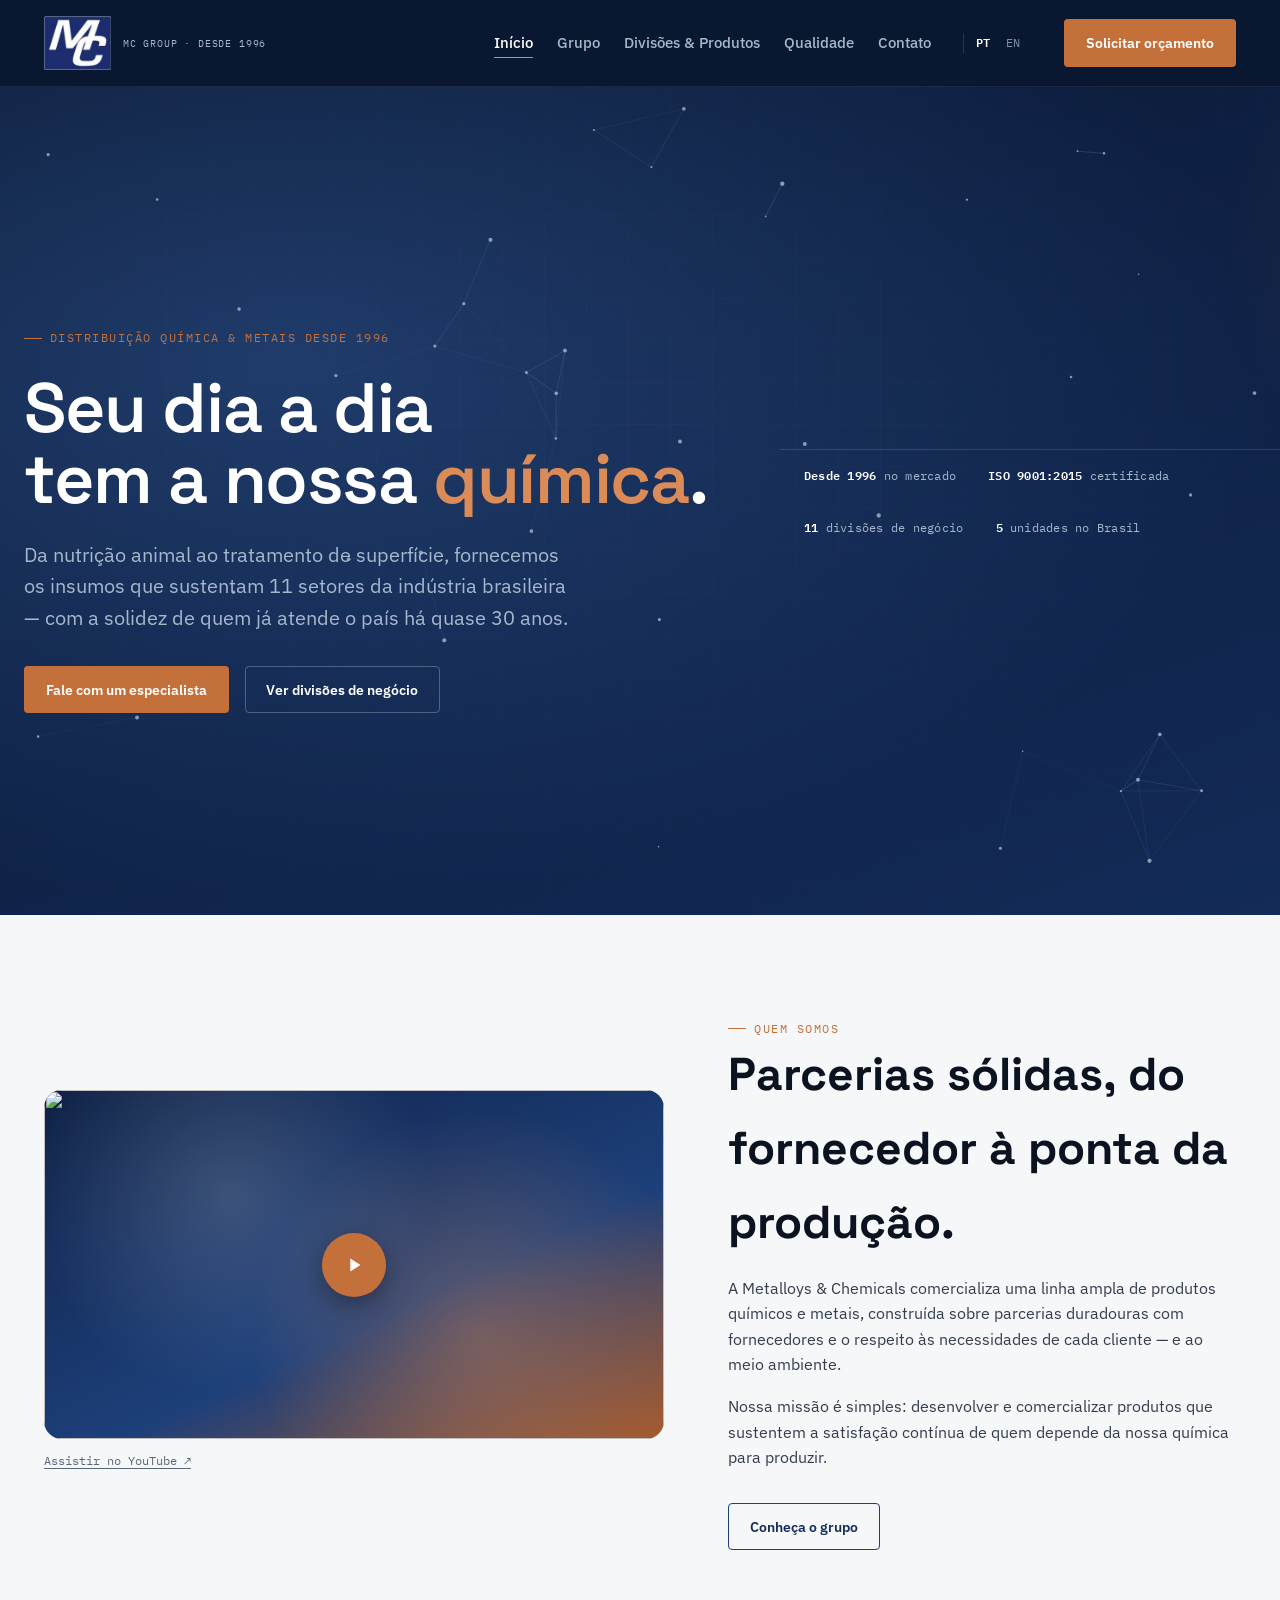
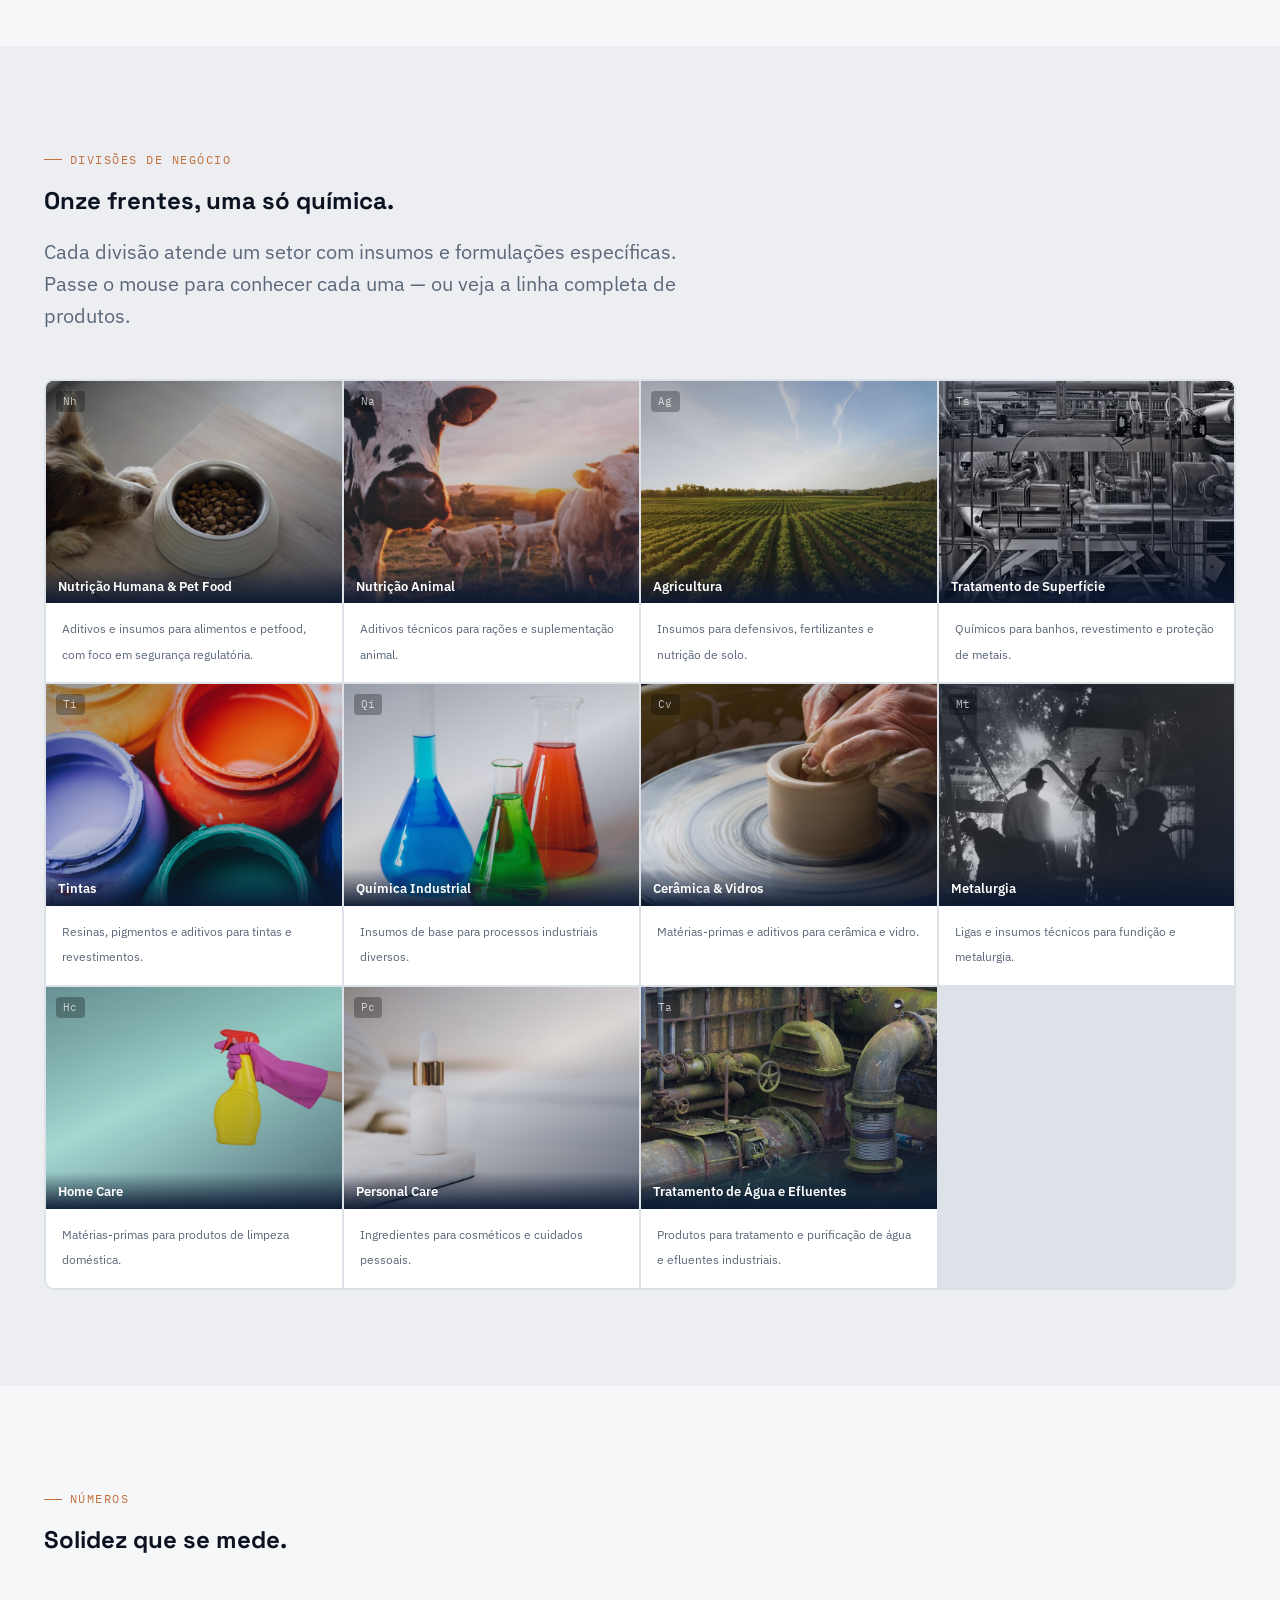
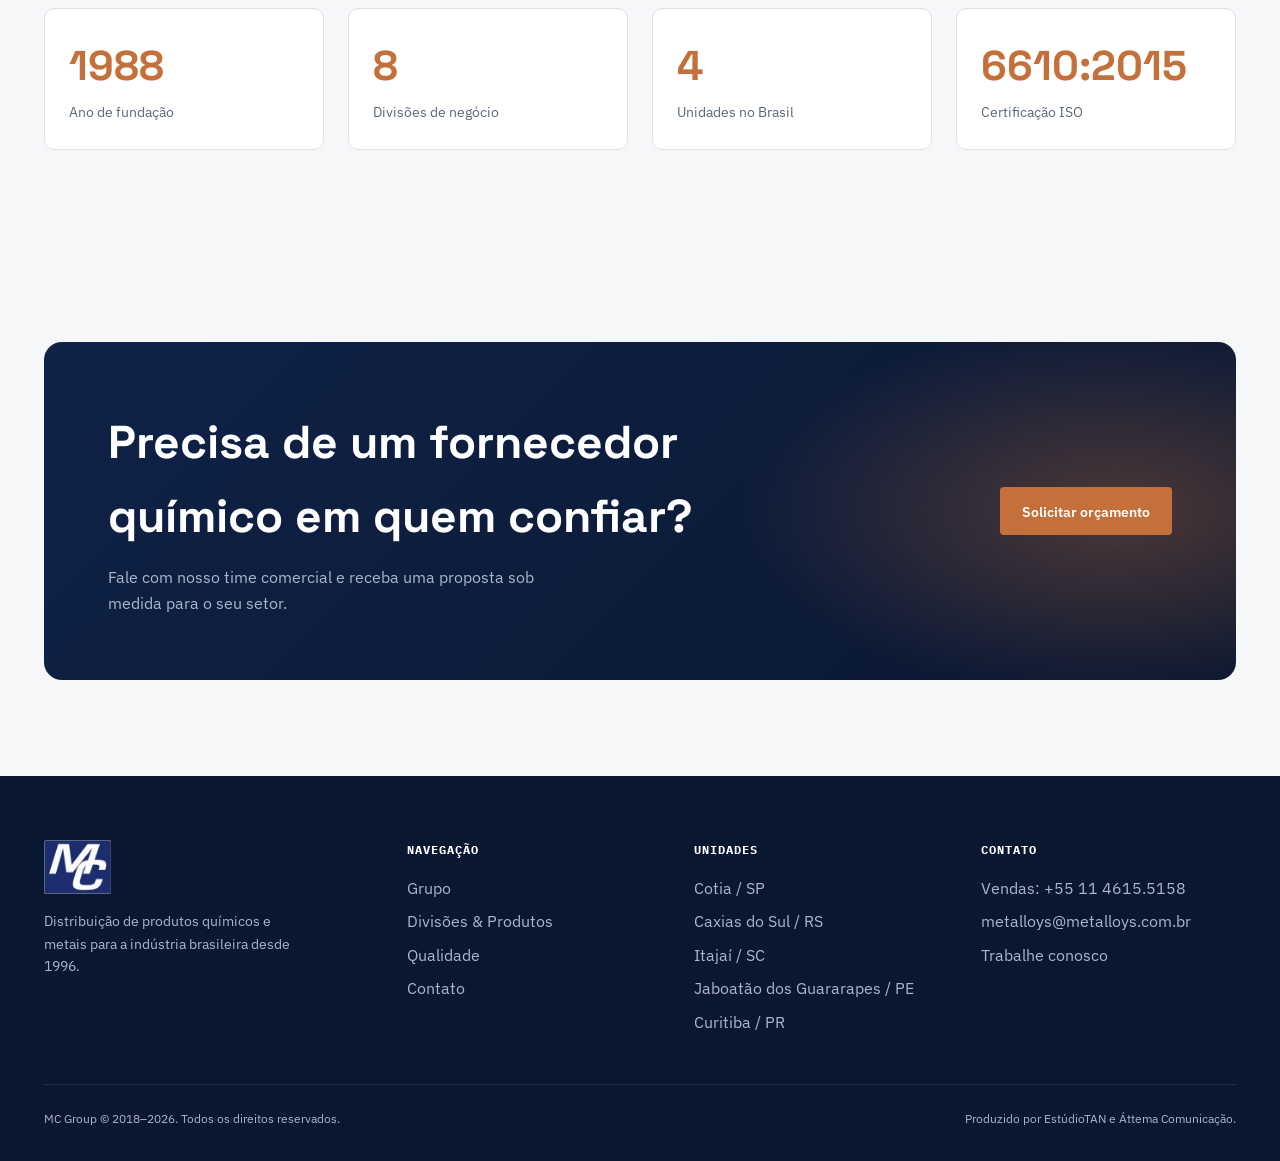
==== index.html @ 1ba6fba4 "Remove divisão Borrachas, simplifica header e corrige logo - Remove a divisão Borrachas (descontinua" ====
<!DOCTYPE html>
<html lang="pt-BR">
<head>
<meta charset="UTF-8">
<meta name="viewport" content="width=device-width, initial-scale=1.0">
<title>Metalloys &amp; Chemicals — Seu dia a dia tem a nossa química</title>
<meta name="description" content="Desde 1996, a Metalloys &amp; Chemicals distribui produtos químicos e metais para 11 setores industriais, com certificação ISO 9001:2015 e 5 unidades no Brasil.">
<link rel="preconnect" href="https://fonts.googleapis.com">
<link rel="preconnect" href="https://fonts.gstatic.com" crossorigin>
<link href="https://fonts.googleapis.com/css2?family=IBM+Plex+Mono:wght@400;500&amp;family=IBM+Plex+Sans:wght@400;500;600&amp;family=Space+Grotesk:wght@500;600;700&amp;display=swap" rel="stylesheet">
<link rel="stylesheet" href="assets/css/style.css">
</head>
<body>
<a class="skip-link" href="#main">Pular para o conteúdo</a>

<header class="site-header">
  <div class="container">
    <a class="brand" href="index.html">
      <span class="brand__logo-chip"><img src="assets/img/mc-group-mark.png" alt="Metalloys &amp; Chemicals" class="brand__logo-img" width="156" height="126"></span>
      <span class="brand__tagline">MC Group · desde 1996</span>
    </a>
    <nav class="main-nav" aria-label="Navegação principal">
      <ul class="main-nav__links">
        <li><a href="index.html" class="is-active">Início</a></li>
        <li><a href="grupo.html">Grupo</a></li>
        <li><a href="divisoes-e-produtos.html">Divisões &amp; Produtos</a></li>
        <li><a href="qualidade.html">Qualidade</a></li>
        <li><a href="contato.html">Contato</a></li>
      </ul>
      <div class="nav-lang"><a href="index.html" class="is-active">PT</a>
      <a href="en/index.html">EN</a></div>
      <a class="btn btn--copper" href="contato.html">Solicitar orçamento</a>
    </nav>
    <button class="nav-toggle" aria-label="Abrir menu" aria-expanded="false"><span></span></button>
  </div>
</header>

<main id="main">

  <section class="hero" data-network>
    <div class="hero__field" aria-hidden="true"></div>
    <div class="container hero__content">
      <span class="eyebrow">Distribuição química &amp; metais desde 1996</span>
      <h1>Seu dia a dia<br>tem a nossa <em>química</em>.</h1>
      <p class="hero__lead">Da nutrição animal ao tratamento de superfície, fornecemos os insumos que sustentam 11 setores da indústria brasileira — com a solidez de quem já atende o país há quase 30 anos.</p>
      <div class="hero__actions">
        <a class="btn btn--copper" href="contato.html">Fale com um especialista</a>
        <a class="btn btn--ghost-dark" href="divisoes-e-produtos.html">Ver divisões de negócio</a>
      </div>
    </div>
    <div class="hero__facts">
      <div class="container">
        <span><strong>Desde 1996</strong> no mercado</span>
        <span><strong>ISO 9001:2015</strong> certificada</span>
        <span><strong>11</strong> divisões de negócio</span>
        <span><strong>5</strong> unidades no Brasil</span>
      </div>
    </div>
  </section>

  <section class="section">
    <div class="container about-teaser">
      <div class="about-teaser__media reveal">
        <div class="about-teaser__figure">
          <button class="about-teaser__video-facade" type="button" data-yt-facade data-yt-embed="https://www.youtube.com/embed/2O35WuLeiUQ?autoplay=1&amp;rel=0&amp;modestbranding=1" aria-label="Reproduzir vídeo institucional — Metalloys &amp; Chemicals">
            <img src="https://i.ytimg.com/vi/2O35WuLeiUQ/hqdefault.jpg" alt="" loading="lazy">
            <span class="about-teaser__play" aria-hidden="true">
              <svg viewBox="0 0 24 24" width="22" height="22"><path d="M8 5v14l11-7z" fill="currentColor"/></svg>
            </span>
          </button>
        </div>
        <a class="about-teaser__yt-link" href="https://www.youtube.com/watch?v=2O35WuLeiUQ" target="_blank" rel="noopener noreferrer">Assistir no YouTube ↗</a>
      </div>
      <div class="about-teaser__body reveal">
        <span class="eyebrow">Quem somos</span>
        <h2>Parcerias sólidas, do fornecedor à ponta da produção.</h2>
        <p>A Metalloys &amp; Chemicals comercializa uma linha ampla de produtos químicos e metais, construída sobre parcerias duradouras com fornecedores e o respeito às necessidades de cada cliente — e ao meio ambiente.</p>
        <p>Nossa missão é simples: desenvolver e comercializar produtos que sustentem a satisfação contínua de quem depende da nossa química para produzir.</p>
        <a class="btn btn--ghost-light" href="grupo.html">Conheça o grupo</a>
      </div>
    </div>
  </section>

  <section class="section section--paper-200" id="divisoes">
    <div class="container">
      <div class="section-head reveal">
        <span class="eyebrow">Divisões de negócio</span>
        <h2>Onze frentes, uma só química.</h2>
        <p>Cada divisão atende um setor com insumos e formulações específicas. Passe o mouse para conhecer cada uma — ou veja a linha completa de produtos.</p>
      </div>
      <div class="elements-grid reveal">
        <div class="element">
          <div class="element__media">
            <img class="element__photo" src="assets/img/divisions/nh.jpg" alt="" loading="lazy">
            <span class="element__code-tag">Nh</span>
            <span class="element__overlay-name">Nutrição Humana &amp; Pet Food</span>
          </div>
          <div class="element__body">
            <span class="element__desc">Aditivos e insumos para alimentos e petfood, com foco em segurança regulatória.</span>
          </div>
          <a class="element__link" href="divisoes-e-produtos.html#nutricao-humana" aria-label="Ver Nutrição Humana &amp; Pet Food"></a>
        </div>
        <div class="element">
          <div class="element__media">
            <img class="element__photo" src="assets/img/divisions/na.jpg" alt="" loading="lazy">
            <span class="element__code-tag">Na</span>
            <span class="element__overlay-name">Nutrição Animal</span>
          </div>
          <div class="element__body">
            <span class="element__desc">Aditivos técnicos para rações e suplementação animal.</span>
          </div>
          <a class="element__link" href="divisoes-e-produtos.html#nutricao-animal" aria-label="Ver Nutrição Animal"></a>
        </div>
        <div class="element">
          <div class="element__media">
            <img class="element__photo" src="assets/img/divisions/ag.jpg" alt="" loading="lazy">
            <span class="element__code-tag">Ag</span>
            <span class="element__overlay-name">Agricultura</span>
          </div>
          <div class="element__body">
            <span class="element__desc">Insumos para defensivos, fertilizantes e nutrição de solo.</span>
          </div>
          <a class="element__link" href="divisoes-e-produtos.html#agricultura" aria-label="Ver Agricultura"></a>
        </div>
        <div class="element">
          <div class="element__media">
            <img class="element__photo" src="assets/img/divisions/ts.jpg" alt="" loading="lazy">
            <span class="element__code-tag">Ts</span>
            <span class="element__overlay-name">Tratamento de Superfície</span>
          </div>
          <div class="element__body">
            <span class="element__desc">Químicos para banhos, revestimento e proteção de metais.</span>
          </div>
          <a class="element__link" href="divisoes-e-produtos.html#tratamento-superficie" aria-label="Ver Tratamento de Superfície"></a>
        </div>
        <div class="element">
          <div class="element__media">
            <img class="element__photo" src="assets/img/divisions/ti.jpg" alt="" loading="lazy">
            <span class="element__code-tag">Ti</span>
            <span class="element__overlay-name">Tintas</span>
          </div>
          <div class="element__body">
            <span class="element__desc">Resinas, pigmentos e aditivos para tintas e revestimentos.</span>
          </div>
          <a class="element__link" href="divisoes-e-produtos.html#tintas" aria-label="Ver Tintas"></a>
        </div>
        <div class="element">
          <div class="element__media">
            <img class="element__photo" src="assets/img/divisions/qi.jpg" alt="" loading="lazy">
            <span class="element__code-tag">Qi</span>
            <span class="element__overlay-name">Química Industrial</span>
          </div>
          <div class="element__body">
            <span class="element__desc">Insumos de base para processos industriais diversos.</span>
          </div>
          <a class="element__link" href="divisoes-e-produtos.html#quimica-industrial" aria-label="Ver Química Industrial"></a>
        </div>
        <div class="element">
          <div class="element__media">
            <img class="element__photo" src="assets/img/divisions/cv.jpg" alt="" loading="lazy">
            <span class="element__code-tag">Cv</span>
            <span class="element__overlay-name">Cerâmica &amp; Vidros</span>
          </div>
          <div class="element__body">
            <span class="element__desc">Matérias-primas e aditivos para cerâmica e vidro.</span>
          </div>
          <a class="element__link" href="divisoes-e-produtos.html#ceramica-vidros" aria-label="Ver Cerâmica &amp; Vidros"></a>
        </div>
        <div class="element">
          <div class="element__media">
            <img class="element__photo" src="assets/img/divisions/mt.jpg" alt="" loading="lazy">
            <span class="element__code-tag">Mt</span>
            <span class="element__overlay-name">Metalurgia</span>
          </div>
          <div class="element__body">
            <span class="element__desc">Ligas e insumos técnicos para fundição e metalurgia.</span>
          </div>
          <a class="element__link" href="divisoes-e-produtos.html#metalurgia" aria-label="Ver Metalurgia"></a>
        </div>
        <div class="element">
          <div class="element__media">
            <img class="element__photo" src="assets/img/divisions/hc.jpg" alt="" loading="lazy">
            <span class="element__code-tag">Hc</span>
            <span class="element__overlay-name">Home Care</span>
          </div>
          <div class="element__body">
            <span class="element__desc">Matérias-primas para produtos de limpeza doméstica.</span>
          </div>
          <a class="element__link" href="divisoes-e-produtos.html#home-care" aria-label="Ver Home Care"></a>
        </div>
        <div class="element">
          <div class="element__media">
            <img class="element__photo" src="assets/img/divisions/pc.jpg" alt="" loading="lazy">
            <span class="element__code-tag">Pc</span>
            <span class="element__overlay-name">Personal Care</span>
          </div>
          <div class="element__body">
            <span class="element__desc">Ingredientes para cosméticos e cuidados pessoais.</span>
          </div>
          <a class="element__link" href="divisoes-e-produtos.html#personal-care" aria-label="Ver Personal Care"></a>
        </div>
        <div class="element">
          <div class="element__media">
            <img class="element__photo" src="assets/img/divisions/ta.jpg" alt="" loading="lazy">
            <span class="element__code-tag">Ta</span>
            <span class="element__overlay-name">Tratamento de Água e Efluentes</span>
          </div>
          <div class="element__body">
            <span class="element__desc">Produtos para tratamento e purificação de água e efluentes industriais.</span>
          </div>
          <a class="element__link" href="divisoes-e-produtos.html#agua-efluentes" aria-label="Ver Tratamento de Água e Efluentes"></a>
        </div>
      </div>
    </div>
  </section>

  <section class="section">
    <div class="container">
      <div class="section-head reveal">
        <span class="eyebrow">Números</span>
        <h2>Solidez que se mede.</h2>
      </div>
      <div class="stats reveal">
        <div class="stat">
          <span class="stat__num" data-count="1996" data-format="year">1996</span>
          <span class="stat__label">Ano de fundação</span>
        </div>
        <div class="stat">
          <span class="stat__num" data-count="11">0</span>
          <span class="stat__label">Divisões de negócio</span>
        </div>
        <div class="stat">
          <span class="stat__num" data-count="5">0</span>
          <span class="stat__label">Unidades no Brasil</span>
        </div>
        <div class="stat">
          <span class="stat__num" data-count="9001" data-suffix=":2015">0</span>
          <span class="stat__label">Certificação ISO</span>
        </div>
      </div>
    </div>
  </section>

  <section class="section">
    <div class="container">
      <div class="cta-band reveal">
        <div>
          <h2>Precisa de um fornecedor químico em quem confiar?</h2>
          <p>Fale com nosso time comercial e receba uma proposta sob medida para o seu setor.</p>
        </div>
        <a class="btn btn--copper" href="contato.html">Solicitar orçamento</a>
      </div>
    </div>
  </section>

</main>

<footer class="site-footer">
  <div class="container">
    <div class="footer-grid">
      <div>
        <a class="brand" href="index.html" style="margin-bottom: 1rem;">
          <span class="brand__logo-chip"><img src="assets/img/mc-group-mark.png" alt="Metalloys &amp; Chemicals" class="brand__logo-img" width="156" height="126"></span>
        </a>
        <p style="max-width: 32ch; font-size: 0.88rem;">Distribuição de produtos químicos e metais para a indústria brasileira desde 1996.</p>
      </div>
      <div>
        <h4>Navegação</h4>
        <ul>
          <li><a href="grupo.html">Grupo</a></li>
          <li><a href="divisoes-e-produtos.html">Divisões &amp; Produtos</a></li>
          <li><a href="qualidade.html">Qualidade</a></li>
          <li><a href="contato.html">Contato</a></li>
        </ul>
      </div>
      <div>
        <h4>Unidades</h4>
        <ul>
          <li>Cotia / SP</li>
          <li>Caxias do Sul / RS</li>
          <li>Itajaí / SC</li>
          <li>Jaboatão dos Guararapes / PE</li>
          <li>Curitiba / PR</li>
        </ul>
      </div>
      <div>
        <h4>Contato</h4>
        <ul>
          <li><a href="tel:+551146155158">Vendas: +55 11 4615.5158</a></li>
          <li><a href="mailto:metalloys@metalloys.com.br">metalloys@metalloys.com.br</a></li>
          <li><a href="contato.html">Trabalhe conosco</a></li>
        </ul>
      </div>
    </div>
    <div class="footer-bottom">
      <span>MC Group © 2018–2026. Todos os direitos reservados.</span>
      <span>Produzido por EstúdioTAN e Áttema Comunicação.</span>
    </div>
  </div>
</footer>

<script src="assets/js/main.js"></script>
</body>
</html>
---- assets/css/style.css ----
/* ==========================================================================
   Metalloys & Chemicals — Design System
   Brand navy inherited from the existing MC Group mark; copper accent chosen
   to read as alloy/oxidation without falling into generic "chem green".
   ========================================================================== */

:root {
  /* ---- Color: brand navy family ---- */
  --navy-900: #0a1730;
  --navy-800: #0f2247;
  --navy-700: #142d5c;
  --navy-600: #1d3f7a;
  --navy-500: #2f5590;
  --steel-400: #7c93ac;
  --steel-300: #a8b8cb;

  /* ---- Color: paper / neutral ---- */
  --paper-0: #ffffff;
  --paper-50: #f6f7f9;
  --paper-100: #eceef2;
  --paper-200: #dde1e8;
  --ink-900: #0b1220;
  --ink-700: #333d4d;
  --ink-500: #5b6779;

  /* ---- Color: signature accent (alloy copper) ---- */
  --copper-600: #a65a2c;
  --copper-500: #c4703b;
  --copper-400: #da8b57;
  --copper-300: #ecb287;

  /* ---- Type ---- */
  --font-display: "Space Grotesk", "Segoe UI", sans-serif;
  --font-body: "IBM Plex Sans", "Segoe UI", sans-serif;
  --font-mono: "IBM Plex Mono", ui-monospace, monospace;

  --fs-hero: clamp(2.6rem, 3.2vw + 1.8rem, 5.4rem);
  --fs-h1: clamp(2.1rem, 1.6vw + 1.6rem, 3.2rem);
  --fs-h2: clamp(1.5rem, 1vw + 1.2rem, 2.15rem);
  --fs-h3: clamp(1.15rem, 0.4vw + 1rem, 1.4rem);
  --fs-lead: clamp(1.05rem, 0.3vw + 1rem, 1.25rem);
  --fs-body: 1rem;
  --fs-small: 0.875rem;
  --fs-mono: 0.78rem;

  /* ---- Space ---- */
  --sp-1: 0.25rem;
  --sp-2: 0.5rem;
  --sp-3: 0.75rem;
  --sp-4: 1rem;
  --sp-6: 1.5rem;
  --sp-8: 2rem;
  --sp-12: 3rem;
  --sp-16: 4rem;
  --sp-24: 6rem;
  --sp-32: 8rem;

  --radius-sm: 4px;
  --radius-md: 10px;
  --radius-lg: 18px;

  --ease-out: cubic-bezier(0.16, 1, 0.3, 1);
  --dur-fast: 0.2s;
  --dur-med: 0.5s;
  --dur-slow: 0.9s;

  --container: 1240px;
}

/* ---- Reset ---- */
*, *::before, *::after { box-sizing: border-box; }
html { scroll-behavior: smooth; }
@media (prefers-reduced-motion: reduce) {
  html { scroll-behavior: auto; }
  *, *::before, *::after {
    animation-duration: 0.001ms !important;
    animation-iteration-count: 1 !important;
    transition-duration: 0.001ms !important;
    scroll-behavior: auto !important;
  }
}
body {
  margin: 0;
  background: var(--paper-50);
  color: var(--ink-900);
  font-family: var(--font-body);
  font-size: var(--fs-body);
  line-height: 1.6;
  -webkit-font-smoothing: antialiased;
}
img { max-width: 100%; display: block; }
a { color: inherit; text-decoration: none; }
ul { margin: 0; padding: 0; list-style: none; }
h1, h2, h3, h4, p { margin: 0; }
button { font: inherit; cursor: pointer; }
input, textarea, select { font: inherit; }

.container {
  width: 100%;
  max-width: var(--container);
  margin-inline: auto;
  padding-inline: var(--sp-6);
}

:focus-visible {
  outline: 2px solid var(--copper-500);
  outline-offset: 3px;
}

/* ---- Eyebrow / mono labels ---- */
.eyebrow {
  font-family: var(--font-mono);
  font-size: var(--fs-mono);
  letter-spacing: 0.12em;
  text-transform: uppercase;
  color: var(--copper-500);
  display: inline-flex;
  align-items: center;
  gap: var(--sp-2);
}
.eyebrow::before {
  content: "";
  width: 18px;
  height: 1px;
  background: currentColor;
}

/* ==========================================================================
   Header
   ========================================================================== */
.nav-lang {
  display: flex;
  align-items: center;
  gap: var(--sp-2);
  font-family: var(--font-mono);
  font-size: 0.78rem;
  padding-inline: var(--sp-2);
  border-left: 1px solid rgba(255, 255, 255, 0.12);
}
.nav-lang a { color: var(--steel-400); padding: 0 var(--sp-1); transition: color var(--dur-fast); }
.nav-lang a:hover { color: var(--copper-400); }
.nav-lang a.is-active { color: var(--paper-0); font-weight: 600; }

.site-header {
  position: sticky;
  top: 0;
  z-index: 100;
  background: var(--navy-900);
  border-bottom: 1px solid rgba(255, 255, 255, 0.08);
  transition: background var(--dur-fast) var(--ease-out), padding var(--dur-fast) var(--ease-out);
}
.site-header .container {
  display: flex;
  align-items: center;
  justify-content: space-between;
  padding-block: var(--sp-4);
}
.brand {
  display: flex;
  align-items: center;
  gap: var(--sp-3);
  color: var(--paper-0);
}
.brand__logo-chip {
  display: inline-flex;
  align-items: center;
  line-height: 0;
  position: relative;
  overflow: hidden;
  transition: transform var(--dur-fast) var(--ease-out);
}
.brand__logo-chip::after {
  content: "";
  position: absolute;
  inset: 0;
  z-index: 1;
  background: linear-gradient(120deg, transparent 30%, rgba(218, 139, 87, 0.45) 50%, transparent 70%);
  transform: translateX(-120%);
  transition: transform 0.8s var(--ease-out);
}
.brand:hover .brand__logo-chip::after { transform: translateX(120%); }
.brand:hover .brand__logo-chip { transform: translateY(-1px); }
.brand__logo-img {
  height: 54px;
  width: auto;
  display: block;
}
.brand__tagline {
  font-family: var(--font-mono);
  font-weight: 400;
  font-size: 0.65rem;
  letter-spacing: 0.08em;
  color: var(--steel-300);
  text-transform: uppercase;
}

.main-nav { display: flex; align-items: center; gap: var(--sp-8); }
.main-nav__links { display: flex; gap: var(--sp-6); }
.main-nav__links a {
  color: var(--steel-300);
  font-size: 0.92rem;
  font-weight: 500;
  position: relative;
  padding-block: var(--sp-1);
  transition: color var(--dur-fast);
}
.main-nav__links a::after {
  content: "";
  position: absolute;
  left: 0; right: 0; bottom: -2px;
  height: 1px;
  background: var(--copper-400);
  transform: scaleX(0);
  transform-origin: left;
  transition: transform var(--dur-fast) var(--ease-out);
}
.main-nav__links a:hover,
.main-nav__links a.is-active { color: var(--paper-0); }
.main-nav__links a:hover::after,
.main-nav__links a.is-active::after { transform: scaleX(1); }

.btn {
  display: inline-flex;
  align-items: center;
  gap: var(--sp-2);
  font-family: var(--font-body);
  font-weight: 600;
  font-size: 0.9rem;
  padding: 0.7rem 1.3rem;
  border-radius: var(--radius-sm);
  border: 1px solid transparent;
  transition: transform var(--dur-fast) var(--ease-out), background var(--dur-fast), border-color var(--dur-fast), color var(--dur-fast);
  white-space: nowrap;
}
.btn:hover { transform: translateY(-2px); }
.btn--copper { background: var(--copper-500); color: var(--paper-0); }
.btn--copper:hover { background: var(--copper-400); }
.btn--ghost-dark { border-color: rgba(255,255,255,0.25); color: var(--paper-0); }
.btn--ghost-dark:hover { border-color: var(--copper-400); color: var(--copper-300); }
.btn--navy { background: var(--navy-700); color: var(--paper-0); }
.btn--navy:hover { background: var(--navy-600); }
.btn--ghost-light { border-color: var(--navy-600); color: var(--navy-700); }
.btn--ghost-light:hover { border-color: var(--copper-500); color: var(--copper-600); }

.nav-toggle {
  display: none;
  background: none;
  border: none;
  color: var(--paper-0);
  width: 40px; height: 40px;
  position: relative;
}
.nav-toggle span, .nav-toggle span::before, .nav-toggle span::after {
  content: "";
  position: absolute;
  left: 8px; right: 8px;
  height: 2px;
  background: currentColor;
  transition: transform var(--dur-fast), opacity var(--dur-fast);
}
.nav-toggle span { top: 19px; }
.nav-toggle span::before { top: -7px; }
.nav-toggle span::after { top: 7px; }
.nav-toggle.is-open span { background: transparent; }
.nav-toggle.is-open span::before { transform: translateY(7px) rotate(45deg); }
.nav-toggle.is-open span::after { transform: translateY(-7px) rotate(-45deg); }

@media (max-width: 900px) {
  .main-nav__links { display: none; }
  .nav-toggle { display: block; }
  .site-header.is-open .main-nav {
    position: fixed;
    inset: 64px 0 0 0;
    background: var(--navy-900);
    flex-direction: column;
    align-items: flex-start;
    padding: var(--sp-8) var(--sp-6);
    gap: var(--sp-8);
  }
  .site-header.is-open .main-nav__links {
    display: flex;
    flex-direction: column;
    gap: var(--sp-6);
    font-size: 1.2rem;
  }
  .nav-lang {
    border-left: none;
    border-top: 1px solid rgba(255, 255, 255, 0.12);
    padding-block: var(--sp-4) 0;
    padding-inline: 0;
  }
}

/* ==========================================================================
   Hero — molten alloy gradient
   ========================================================================== */
.hero {
  position: relative;
  min-height: 92vh;
  display: flex;
  align-items: center;
  overflow: hidden;
  background: var(--navy-900);
  color: var(--paper-0);
}
.hero__field {
  position: absolute;
  inset: -10%;
  background:
    radial-gradient(60% 50% at 15% 20%, rgba(47, 85, 144, 0.55), transparent 60%),
    radial-gradient(50% 45% at 85% 15%, rgba(196, 112, 59, 0.35), transparent 60%),
    radial-gradient(70% 60% at 50% 100%, rgba(29, 63, 122, 0.6), transparent 65%),
    linear-gradient(160deg, var(--navy-900), var(--navy-800) 55%, var(--navy-700));
  background-size: 180% 180%, 160% 160%, 160% 160%, 100% 100%;
  animation: alloy-drift 22s ease-in-out infinite alternate;
}
.hero__field::after {
  content: "";
  position: absolute;
  inset: 0;
  opacity: 0.5;
  background-image:
    linear-gradient(rgba(255,255,255,0.035) 1px, transparent 1px),
    linear-gradient(90deg, rgba(255,255,255,0.035) 1px, transparent 1px);
  background-size: 42px 42px;
  mask-image: radial-gradient(80% 80% at 50% 40%, black, transparent 90%);
}
@keyframes alloy-drift {
  0% { background-position: 0% 30%, 100% 10%, 50% 100%, 0 0; }
  100% { background-position: 20% 55%, 70% 40%, 40% 70%, 0 0; }
}
@media (prefers-reduced-motion: reduce) {
  .hero__field { animation: none; }
}

/* ---- Cursor spotlight (hero + inner page-hero) ---- */
.hero::before,
.page-hero::before {
  content: "";
  position: absolute;
  inset: 0;
  z-index: 1;
  pointer-events: none;
  background: radial-gradient(480px circle at var(--mx, 50%) var(--my, 40%), rgba(218, 139, 87, 0.24), transparent 62%);
  opacity: 0;
  transition: opacity var(--dur-med) var(--ease-out);
}
.hero.is-glow-active::before,
.page-hero.is-glow-active::before { opacity: 1; }
@media (prefers-reduced-motion: reduce) {
  .hero::before, .page-hero::before { display: none; }
}

/* ---- Molecular network canvas (home hero signature) ---- */
.hero-canvas {
  position: absolute;
  inset: 0;
  z-index: 1;
  pointer-events: none;
}

.hero__content {
  position: relative;
  z-index: 2;
  max-width: 780px;
  padding-block: var(--sp-24) var(--sp-16);
}
.hero h1 {
  font-family: var(--font-display);
  font-size: var(--fs-hero);
  font-weight: 600;
  line-height: 1.02;
  letter-spacing: -0.02em;
  margin-block: var(--sp-6) var(--sp-6);
}
.hero h1 em {
  font-style: normal;
  color: var(--copper-400);
}
.hero__lead {
  font-size: var(--fs-lead);
  color: var(--steel-300);
  max-width: 46ch;
  margin-bottom: var(--sp-8);
}
.hero__actions { display: flex; gap: var(--sp-4); flex-wrap: wrap; }

.hero__facts {
  position: relative;
  z-index: 2;
  border-top: 1px solid rgba(255,255,255,0.12);
}
.hero__facts .container {
  display: flex;
  flex-wrap: wrap;
  gap: var(--sp-8);
  padding-block: var(--sp-4);
  font-family: var(--font-mono);
  font-size: 0.78rem;
  color: var(--steel-300);
  letter-spacing: 0.02em;
}
.hero__facts strong { color: var(--paper-0); font-weight: 600; }

/* ==========================================================================
   Sections, generic
   ========================================================================== */
.section { padding-block: var(--sp-24); }
.section--tight { padding-block: var(--sp-16); }
.section--navy { background: var(--navy-900); color: var(--paper-0); }
.section--paper-200 { background: var(--paper-100); }
.section-head { max-width: 640px; margin-bottom: var(--sp-12); }
.section-head h2 { font-family: var(--font-display); margin-top: var(--sp-3); }
.section-head p { margin-top: var(--sp-4); color: var(--ink-500); font-size: var(--fs-lead); }
.section--navy .section-head p { color: var(--steel-300); }

.reveal {
  opacity: 0;
  transform: translateY(24px);
  transition: opacity var(--dur-slow) var(--ease-out), transform var(--dur-slow) var(--ease-out);
}
.reveal.is-visible { opacity: 1; transform: translateY(0); }
@media (prefers-reduced-motion: reduce) {
  .reveal { opacity: 1; transform: none; transition: none; }
}

/* ---- About teaser ---- */
.about-teaser {
  display: grid;
  grid-template-columns: 1.1fr 0.9fr;
  gap: var(--sp-16);
  align-items: center;
}
.about-teaser__figure {
  position: relative;
  aspect-ratio: 16/9;
  border-radius: var(--radius-lg);
  overflow: hidden;
  background: linear-gradient(155deg, var(--navy-800), var(--navy-600) 60%, var(--copper-600));
}
.about-teaser__video-facade {
  position: absolute;
  inset: 0;
  width: 100%;
  height: 100%;
  padding: 0;
  border: 0;
  background: none;
  display: block;
  z-index: 2;
}
.about-teaser__video-facade img {
  width: 100%;
  height: 100%;
  object-fit: cover;
  display: block;
}
.about-teaser__video-facade iframe {
  position: absolute;
  inset: 0;
  width: 100%;
  height: 100%;
  border: 0;
}
.about-teaser__play {
  position: absolute;
  top: 50%;
  left: 50%;
  width: 64px;
  height: 64px;
  margin: -32px 0 0 -32px;
  border-radius: 50%;
  background: var(--copper-500);
  color: var(--paper-0);
  display: grid;
  place-items: center;
  box-shadow: 0 8px 24px rgba(0, 0, 0, 0.35);
  transition: transform var(--dur-fast) var(--ease-out), background var(--dur-fast);
}
.about-teaser__video-facade:hover .about-teaser__play {
  transform: scale(1.08);
  background: var(--copper-400);
}
.about-teaser__media {
  display: flex;
  flex-direction: column;
  gap: var(--sp-3);
}
.about-teaser__yt-link {
  align-self: flex-start;
  font-family: var(--font-mono);
  font-size: 0.78rem;
  color: var(--ink-500);
  text-decoration: underline;
  text-underline-offset: 3px;
}
.about-teaser__yt-link:hover { color: var(--copper-500); }
.about-teaser__figure::before {
  content: "";
  position: absolute;
  inset: 0;
  background-image: radial-gradient(circle at 30% 30%, rgba(255,255,255,0.16), transparent 40%),
    radial-gradient(circle at 70% 70%, rgba(218,139,87,0.35), transparent 45%);
  animation: alloy-drift 16s ease-in-out infinite alternate;
}
@media (prefers-reduced-motion: reduce) { .about-teaser__figure::before { animation: none; } }
.about-teaser__tag {
  position: absolute;
  bottom: var(--sp-6);
  left: var(--sp-6);
  right: var(--sp-6);
  color: var(--paper-0);
  font-family: var(--font-mono);
  font-size: 0.8rem;
  border-top: 1px solid rgba(255,255,255,0.25);
  padding-top: var(--sp-3);
}
.about-teaser__body p { margin-top: var(--sp-4); color: var(--ink-700); }
.about-teaser__body .btn { margin-top: var(--sp-8); }
.about-teaser__body h2 { font-family: var(--font-display); font-size: var(--fs-h1); }

@media (max-width: 860px) {
  .about-teaser { grid-template-columns: 1fr; }
  .about-teaser__figure { aspect-ratio: 16/10; }
}

/* ==========================================================================
   Signature element — periodic-table division grid
   ========================================================================== */
.elements-grid {
  display: grid;
  grid-template-columns: repeat(4, 1fr);
  gap: 2px;
  background: var(--paper-200);
  border: 2px solid var(--paper-200);
  border-radius: var(--radius-md);
  overflow: hidden;
}
.section--navy .elements-grid { background: rgba(255,255,255,0.08); border-color: rgba(255,255,255,0.08); }

.element {
  background: var(--paper-0);
  display: flex;
  flex-direction: column;
  position: relative;
  overflow: hidden;
  transition: transform var(--dur-fast) var(--ease-out);
}
.section--navy .element { background: var(--navy-800); }
.element:hover { transform: translateY(-3px); z-index: 1; }

.element__media {
  position: relative;
  aspect-ratio: 4 / 3;
  background: linear-gradient(155deg, var(--navy-700), var(--navy-900));
  overflow: hidden;
}
.element__photo {
  position: absolute;
  inset: 0;
  width: 100%;
  height: 100%;
  object-fit: cover;
  transition: transform var(--dur-med) var(--ease-out);
}
.element:hover .element__photo { transform: scale(1.06); }

.element__media::after {
  content: "";
  position: absolute;
  inset: 0;
  z-index: 1;
  background: linear-gradient(155deg, rgba(10, 23, 48, 0.4), rgba(10, 23, 48, 0.12) 45%, rgba(10, 23, 48, 0.65));
  pointer-events: none;
}
.element__media::before {
  content: "";
  position: absolute;
  inset: 0;
  z-index: 2;
  background: radial-gradient(140px circle at var(--tx, 50%) var(--ty, 50%), rgba(196, 112, 59, 0.35), transparent 70%);
  opacity: 0;
  transition: opacity var(--dur-fast) var(--ease-out);
}
.element:hover .element__media::before { opacity: 1; }

.element__code-tag {
  position: absolute;
  top: 10px;
  left: 10px;
  z-index: 3;
  font-family: var(--font-mono);
  font-size: 0.66rem;
  letter-spacing: 0.04em;
  color: rgba(255, 255, 255, 0.7);
  background: rgba(0, 0, 0, 0.28);
  padding: 2px 7px;
  border-radius: 4px;
}

.element__overlay-name {
  position: absolute;
  left: 0;
  right: 0;
  bottom: 0;
  z-index: 3;
  padding: var(--sp-3) var(--sp-3) var(--sp-2);
  background: linear-gradient(to top, rgba(10, 23, 48, 0.92), transparent);
  color: var(--paper-0);
  font-weight: 600;
  font-size: 0.82rem;
  line-height: 1.25;
}

.element__body {
  padding: var(--sp-3) var(--sp-4) var(--sp-4);
  flex: 1;
}
.element__desc {
  font-size: 0.78rem;
  color: var(--ink-500);
  max-height: 0;
  overflow: hidden;
  transition: max-height var(--dur-fast) var(--ease-out);
}
.section--navy .element__desc { color: var(--steel-300); }
.element:hover .element__desc { max-height: 4rem; }
.element a.element__link {
  position: absolute; inset: 0; z-index: 2;
}

@media (max-width: 900px) {
  .elements-grid { grid-template-columns: repeat(3, 1fr); }
}
@media (max-width: 600px) {
  .elements-grid { grid-template-columns: repeat(2, 1fr); }
  .element { min-height: 128px; }
}

/* ==========================================================================
   Stats band
   ========================================================================== */
.stats {
  display: grid;
  grid-template-columns: repeat(4, 1fr);
  gap: var(--sp-6);
}
.stat {
  background: var(--paper-0);
  border: 1px solid var(--paper-200);
  border-radius: var(--radius-md);
  padding: var(--sp-6);
}
.stat__num {
  font-family: var(--font-display);
  font-size: clamp(1.8rem, 2vw + 1rem, 2.6rem);
  font-weight: 700;
  color: var(--copper-500);
  display: block;
}
.stat__label {
  font-size: 0.85rem;
  color: var(--ink-500);
  margin-top: var(--sp-2);
}
@media (max-width: 860px) {
  .stats { grid-template-columns: repeat(2, 1fr); }
}

/* ==========================================================================
   CTA band
   ========================================================================== */
.cta-band {
  background: linear-gradient(135deg, var(--navy-800), var(--navy-900));
  color: var(--paper-0);
  border-radius: var(--radius-lg);
  padding: var(--sp-16);
  display: flex;
  align-items: center;
  justify-content: space-between;
  gap: var(--sp-8);
  flex-wrap: wrap;
  position: relative;
  overflow: hidden;
}
.cta-band::before {
  content: "";
  position: absolute;
  inset: 0;
  background: radial-gradient(45% 80% at var(--mx, 90%) var(--my, 50%), rgba(196,112,59,0.35), transparent 70%);
}
.cta-band > * { position: relative; }
.cta-band h2 { font-family: var(--font-display); font-size: var(--fs-h1); max-width: 22ch; }
.cta-band p { color: var(--steel-300); margin-top: var(--sp-3); max-width: 46ch; }

/* ==========================================================================
   Page hero (inner pages)
   ========================================================================== */
.page-hero {
  background: var(--navy-900);
  color: var(--paper-0);
  padding-block: var(--sp-24) var(--sp-16);
  position: relative;
  overflow: hidden;
}
.page-hero .hero__field { animation-duration: 30s; }
.page-hero__content { position: relative; z-index: 2; max-width: 760px; }
.page-hero h1 { font-family: var(--font-display); font-size: var(--fs-h1); margin-top: var(--sp-4); }
.page-hero p { color: var(--steel-300); font-size: var(--fs-lead); margin-top: var(--sp-4); max-width: 56ch; }
.page-hero__grid {
  position: relative;
  z-index: 2;
  display: grid;
  grid-template-columns: 1fr 0.85fr;
  gap: var(--sp-16);
  align-items: center;
}
.page-hero--contact .page-hero__content { max-width: none; }
@media (max-width: 900px) {
  .page-hero__grid { grid-template-columns: 1fr; }
}

.br-map {
  position: relative;
  width: 100%;
  max-width: 380px;
  aspect-ratio: 600 / 640;
  margin-inline: auto;
}
.br-map__svg { position: absolute; inset: 0; width: 100%; height: 100%; }
.br-map__outline {
  fill: rgba(255, 255, 255, 0.06);
  stroke: var(--steel-400);
  stroke-width: 1.5;
}
.br-map__pins { position: absolute; inset: 0; }
.br-map__pin {
  position: absolute;
  transform: translate(-50%, -50%);
  background: none;
  border: 0;
  padding: 0;
  cursor: pointer;
  z-index: 1;
}
.br-map__pin:hover, .br-map__pin:focus-visible { z-index: 5; }
.br-map__dot {
  display: block;
  width: 10px;
  height: 10px;
  border-radius: 50%;
  background: var(--copper-500);
  box-shadow: 0 0 0 3px rgba(196, 112, 59, 0.25);
  position: relative;
}
.br-map__dot::after {
  content: "";
  position: absolute;
  inset: -8px;
  border-radius: 50%;
  border: 1px solid var(--copper-400);
  opacity: 0.7;
  animation: pin-pulse 2.4s ease-out infinite;
}
@media (prefers-reduced-motion: reduce) {
  .br-map__dot::after { animation: none; }
}
.br-map__label {
  position: absolute;
  bottom: calc(100% + 10px);
  left: 50%;
  transform: translateX(-50%) translateY(4px);
  background: var(--navy-900);
  border: 1px solid rgba(255, 255, 255, 0.15);
  border-radius: var(--radius-sm);
  padding: var(--sp-2) var(--sp-3);
  white-space: nowrap;
  font-size: 0.76rem;
  line-height: 1.5;
  color: var(--steel-300);
  opacity: 0;
  pointer-events: none;
  transition: opacity var(--dur-fast) var(--ease-out), transform var(--dur-fast) var(--ease-out);
  box-shadow: 0 10px 24px rgba(0, 0, 0, 0.35);
}
.br-map__label strong { color: var(--paper-0); font-weight: 600; }
.br-map__pin:hover .br-map__label,
.br-map__pin:focus-visible .br-map__label {
  opacity: 1;
  transform: translateX(-50%) translateY(0);
}
.br-map__pin--right .br-map__label {
  left: auto;
  right: -6px;
  transform: translateY(4px);
}
.br-map__pin--right:hover .br-map__label,
.br-map__pin--right:focus-visible .br-map__label {
  transform: translateY(0);
}
@keyframes pin-pulse {
  0% { transform: scale(0.6); opacity: 0.7; }
  100% { transform: scale(2.2); opacity: 0; }
}

.breadcrumb {
  font-family: var(--font-mono);
  font-size: 0.75rem;
  color: var(--steel-400);
  display: flex;
  gap: var(--sp-2);
}
.breadcrumb a:hover { color: var(--copper-400); }

/* ---- Value blocks (mission/vision/values) ---- */
.value-grid {
  display: grid;
  grid-template-columns: repeat(3, 1fr);
  gap: var(--sp-6);
}
.value-card {
  background: var(--paper-0);
  border: 1px solid var(--paper-200);
  border-radius: var(--radius-md);
  padding: var(--sp-8);
}
.value-card .eyebrow { margin-bottom: var(--sp-4); }
.value-card h3 { font-family: var(--font-display); font-size: var(--fs-h3); margin-bottom: var(--sp-3); }
.value-card p { color: var(--ink-500); font-size: 0.95rem; }
@media (max-width: 860px) { .value-grid { grid-template-columns: 1fr; } }

.policy-list { display: grid; gap: var(--sp-3); margin-top: var(--sp-6); }
.policy-list li {
  display: flex;
  gap: var(--sp-4);
  align-items: flex-start;
  padding: var(--sp-4);
  background: var(--paper-0);
  border: 1px solid var(--paper-200);
  border-radius: var(--radius-sm);
}
.policy-list li::before {
  content: "";
  flex-shrink: 0;
  width: 8px; height: 8px;
  margin-top: 0.5rem;
  border-radius: 50%;
  background: var(--copper-500);
}

/* ---- Certificate callout ---- */
.cert-block {
  display: grid;
  grid-template-columns: auto 1fr;
  gap: var(--sp-8);
  align-items: center;
  background: var(--paper-0);
  border: 1px solid var(--paper-200);
  border-radius: var(--radius-lg);
  padding: var(--sp-8);
}
.cert-badge {
  width: 96px; height: 96px;
  border-radius: 50%;
  background: conic-gradient(from 220deg, var(--copper-500), var(--navy-700), var(--copper-500));
  display: grid;
  place-items: center;
  flex-shrink: 0;
}
.cert-badge span {
  width: 78px; height: 78px;
  border-radius: 50%;
  background: var(--navy-900);
  color: var(--paper-0);
  font-family: var(--font-mono);
  font-size: 0.7rem;
  text-align: center;
  display: grid;
  place-items: center;
  line-height: 1.2;
}
@media (max-width: 640px) { .cert-block { grid-template-columns: 1fr; text-align: center; } .cert-block { justify-items: center; } }

/* ---- Division detail list ---- */
.division-list { display: grid; gap: var(--sp-4); }
.division-card {
  display: grid;
  grid-template-columns: 88px 1fr auto;
  gap: var(--sp-6);
  align-items: center;
  background: var(--paper-0);
  border: 1px solid var(--paper-200);
  border-radius: var(--radius-md);
  padding: var(--sp-6);
  scroll-margin-top: 6rem;
  transition: border-color var(--dur-fast), transform var(--dur-fast) var(--ease-out);
}
.division-card:hover { border-color: var(--copper-400); transform: translateY(-2px); }
.division-card:target { border-color: var(--copper-500); box-shadow: 0 0 0 3px rgba(196,112,59,0.15); }
.division-card__code {
  font-family: var(--font-display);
  font-weight: 700;
  font-size: 2.2rem;
  color: var(--navy-700);
  width: 88px; height: 88px;
  border-radius: var(--radius-md);
  background: var(--paper-100);
  display: grid;
  place-items: center;
  flex-shrink: 0;
}
.division-card__body h3 { font-family: var(--font-display); font-size: 1.15rem; margin-bottom: var(--sp-2); }
.division-card__body p { color: var(--ink-500); font-size: 0.92rem; }
.division-card__action { white-space: nowrap; }
@media (max-width: 720px) {
  .division-card { grid-template-columns: 64px 1fr; }
  .division-card__code { width: 64px; height: 64px; font-size: 1.5rem; }
  .division-card__action { grid-column: 1 / -1; }
}

/* ---- Offices ---- */
.offices-grid {
  display: grid;
  grid-template-columns: repeat(auto-fit, minmax(240px, 1fr));
  gap: var(--sp-6);
}
.office-card {
  background: var(--paper-0);
  border: 1px solid var(--paper-200);
  border-radius: var(--radius-md);
  padding: var(--sp-6);
  border-top: 3px solid var(--copper-500);
}
.office-card h3 { font-family: var(--font-display); font-size: 1.1rem; }
.office-card address { font-style: normal; color: var(--ink-500); font-size: 0.9rem; margin-top: var(--sp-3); line-height: 1.7; }
.office-card a { color: var(--navy-700); font-weight: 600; }
.office-card a:hover { color: var(--copper-500); }

/* ---- Contact form ---- */
.contact-grid {
  display: grid;
  grid-template-columns: 1fr 1fr;
  gap: var(--sp-16);
}
.form-field { margin-bottom: var(--sp-4); }
.form-field label {
  display: block;
  font-size: 0.82rem;
  font-weight: 600;
  margin-bottom: var(--sp-2);
  color: var(--ink-700);
}
.form-field input, .form-field textarea {
  width: 100%;
  padding: 0.8rem 1rem;
  border: 1px solid var(--paper-200);
  border-radius: var(--radius-sm);
  background: var(--paper-0);
  transition: border-color var(--dur-fast);
}
.form-field input:focus, .form-field textarea:focus {
  border-color: var(--copper-500);
  outline: none;
}
.form-note {
  font-size: 0.8rem;
  color: var(--ink-500);
  margin-top: var(--sp-3);
}
@media (max-width: 860px) { .contact-grid { grid-template-columns: 1fr; gap: var(--sp-8); } }

/* ==========================================================================
   Footer
   ========================================================================== */
.site-footer {
  background: var(--navy-900);
  color: var(--steel-300);
  padding-block: var(--sp-16) var(--sp-8);
}
.footer-grid {
  display: grid;
  grid-template-columns: 1.3fr 1fr 1fr 1fr;
  gap: var(--sp-8);
  padding-bottom: var(--sp-12);
  border-bottom: 1px solid rgba(255,255,255,0.1);
}
.footer-grid h4 {
  font-family: var(--font-mono);
  font-size: 0.75rem;
  letter-spacing: 0.08em;
  text-transform: uppercase;
  color: var(--paper-0);
  margin-bottom: var(--sp-4);
}
.footer-grid ul { display: grid; gap: var(--sp-2); }
.footer-grid a:hover { color: var(--copper-400); }
.footer-bottom {
  display: flex;
  justify-content: space-between;
  gap: var(--sp-4);
  flex-wrap: wrap;
  padding-top: var(--sp-6);
  font-size: 0.78rem;
}
@media (max-width: 860px) {
  .footer-grid { grid-template-columns: 1fr 1fr; }
}
@media (max-width: 560px) {
  .footer-grid { grid-template-columns: 1fr; }
}

/* ==========================================================================
   Sitewide atom cursor
   ========================================================================== */
.atom-cursor {
  position: fixed;
  top: 0;
  left: 0;
  width: 0;
  height: 0;
  pointer-events: none;
  z-index: 10000;
}
.atom-cursor__inner {
  position: absolute;
  top: -13px;
  left: -13px;
  opacity: 0;
  transition: opacity var(--dur-med) var(--ease-out), transform var(--dur-fast) var(--ease-out);
}
.atom-cursor.is-visible .atom-cursor__inner { opacity: 1; }
.atom-cursor__inner.is-pointer { transform: scale(1.45); }
.atom-cursor__inner svg { display: block; }
.atom-cursor__orbit {
  fill: none;
  stroke: var(--steel-400);
  stroke-width: 1;
  opacity: 0.6;
}
.atom-cursor__spin-a { animation: atom-spin 8s linear infinite; }
.atom-cursor__spin-b { stroke: var(--copper-400); animation: atom-spin 4.5s linear infinite; }
.atom-cursor__spin-c { animation: atom-spin 6.5s linear infinite reverse; }
.atom-cursor__nucleus { fill: var(--copper-500); }
@keyframes atom-spin {
  from { transform: rotate(0deg); }
  to { transform: rotate(360deg); }
}
@media (prefers-reduced-motion: reduce) {
  .atom-cursor { display: none; }
}

/* ---- Skip link ---- */
.skip-link {
  position: absolute;
  left: -999px;
  top: 0;
  background: var(--copper-500);
  color: var(--paper-0);
  padding: var(--sp-3) var(--sp-4);
  z-index: 1000;
}
.skip-link:focus { left: var(--sp-4); top: var(--sp-4); }
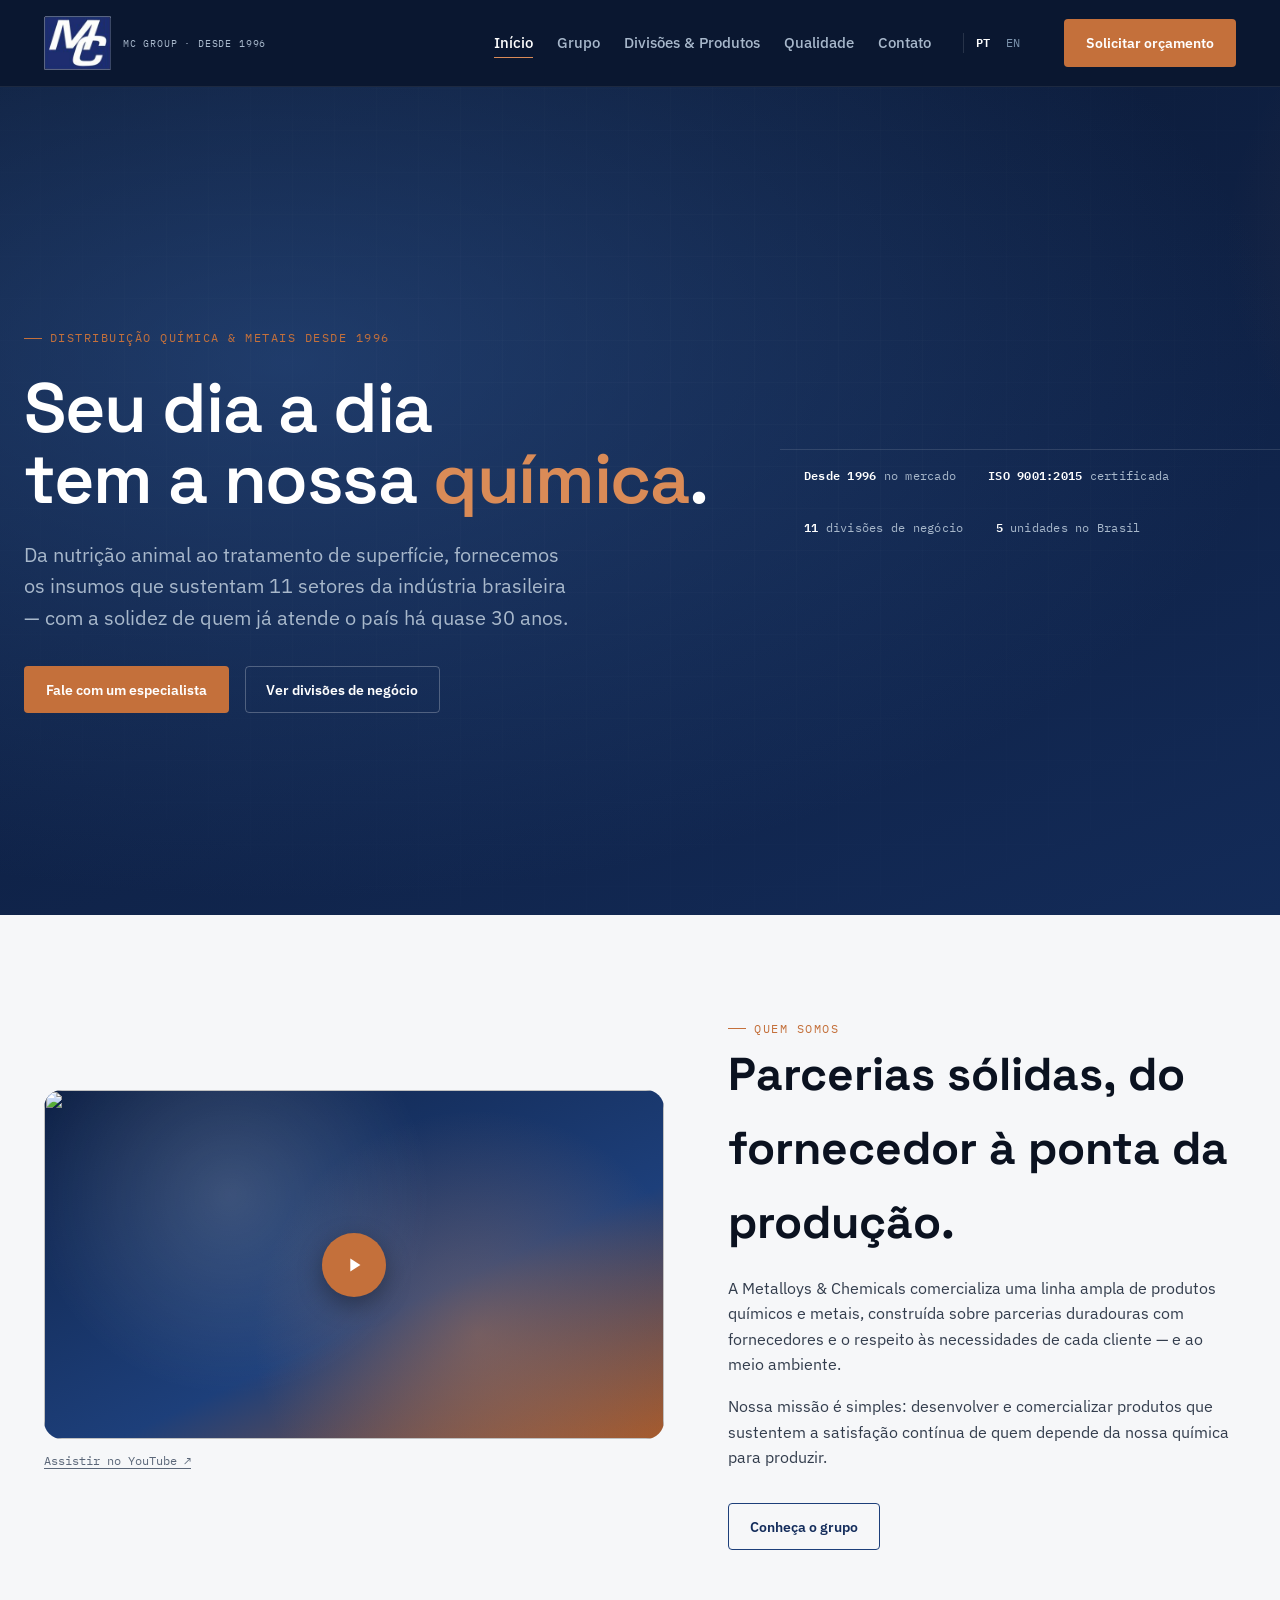
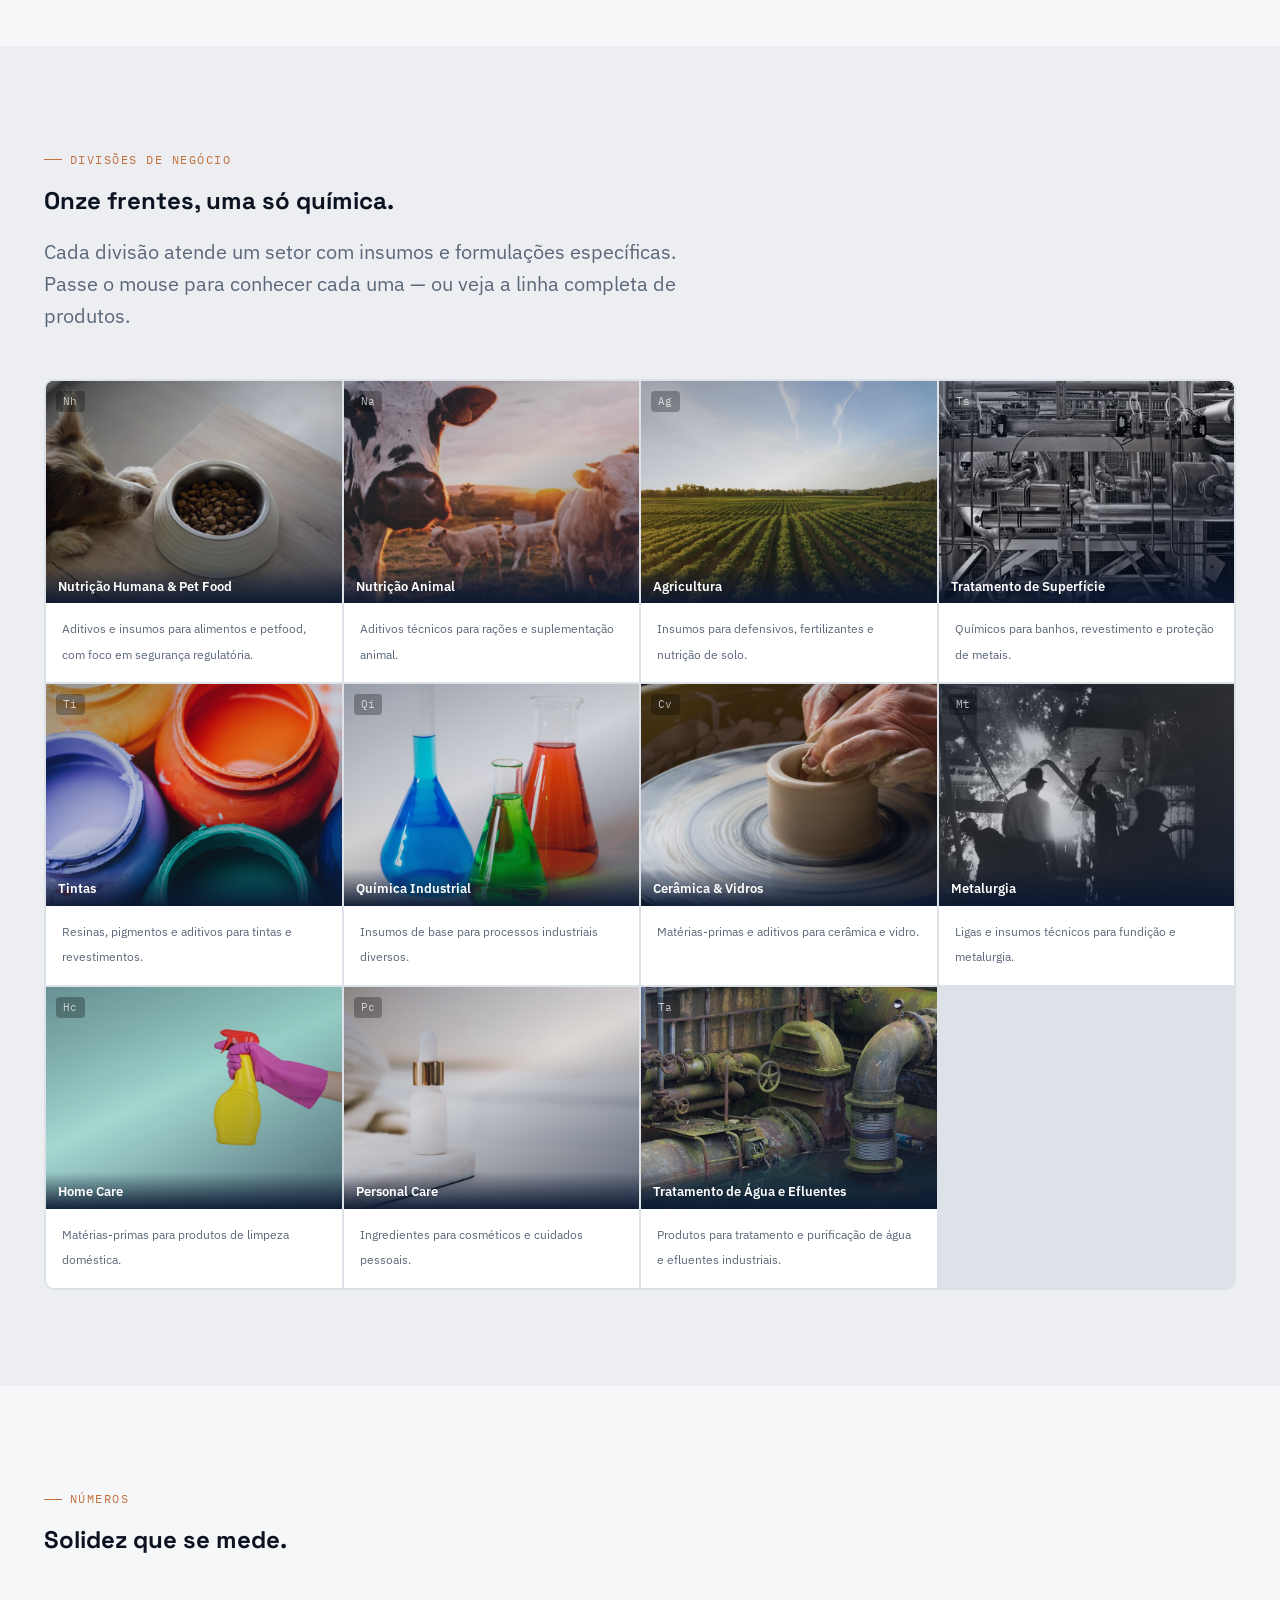
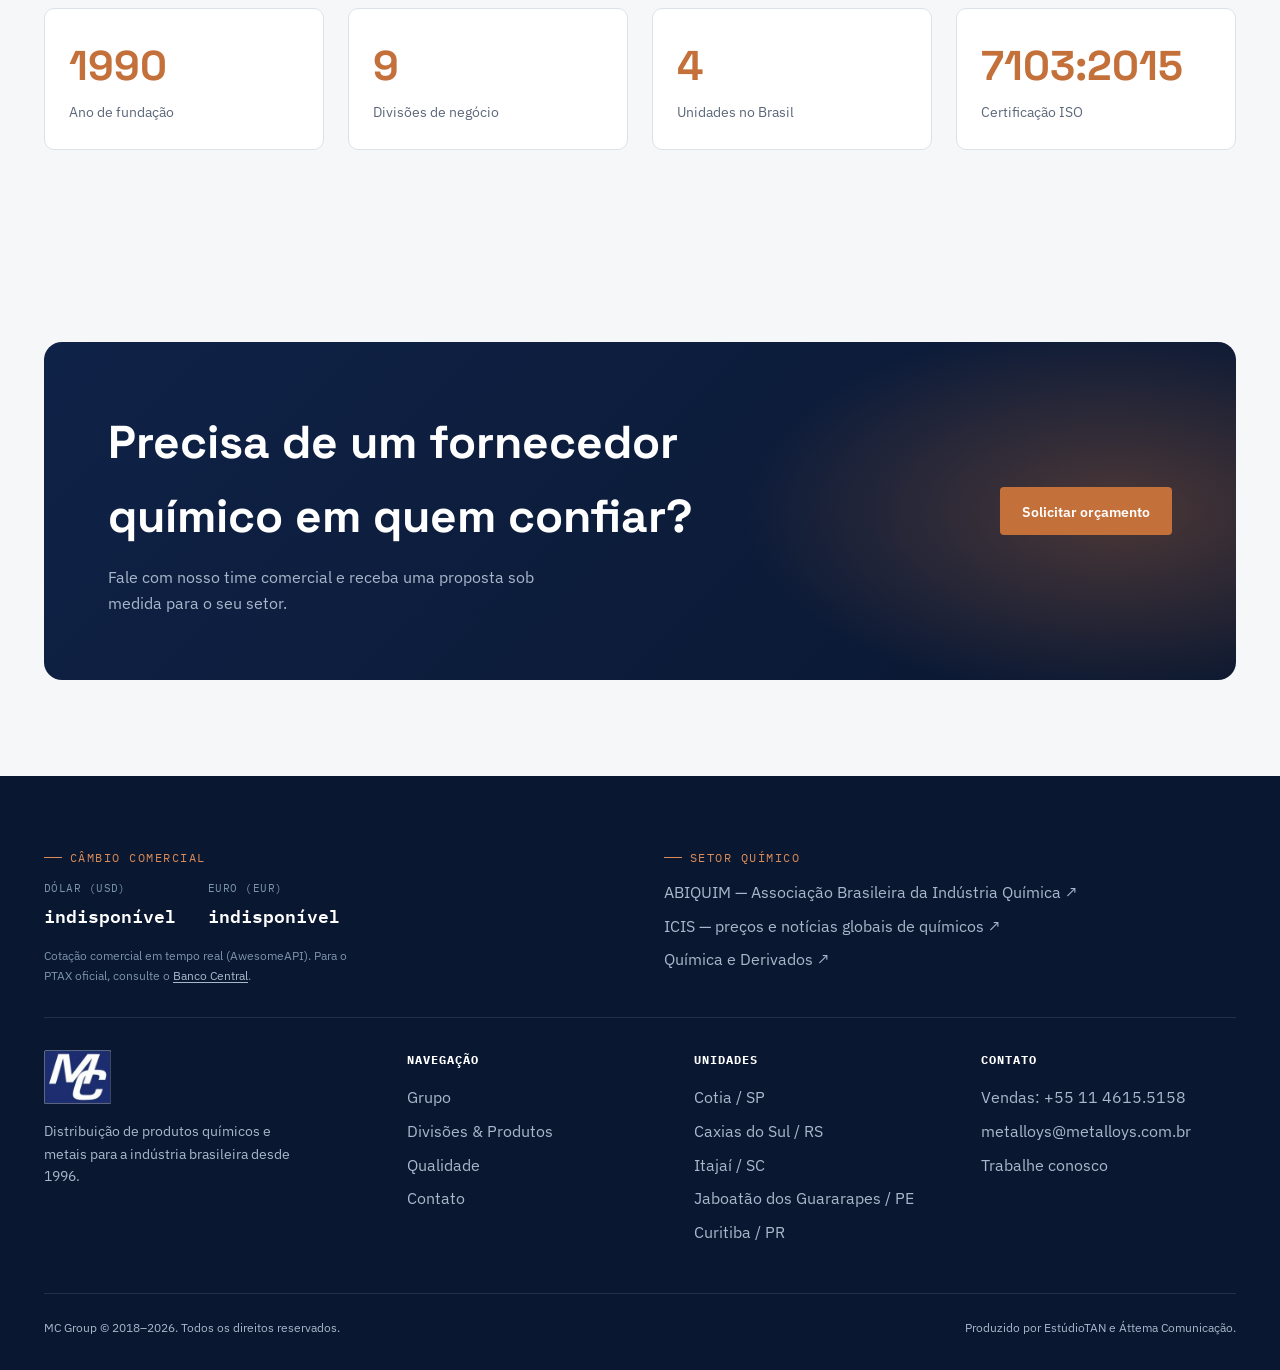
==== commit 1b486167: "Adiciona câmbio comercial ao vivo e links do setor químico no rodapé Cotação de dólar e euro atualiz" ====
--- a/index.html
+++ b/index.html
@@ -257,6 +257,25 @@
 
 <footer class="site-footer">
   <div class="container">
+    <div class="footer-market">
+      <div class="footer-market__fx">
+        <span class="eyebrow">Câmbio comercial</span>
+        <div class="fx-list">
+          <div class="fx-item"><span class="fx-item__label">Dólar (USD)</span><span class="fx-item__value" data-fx="USDBRL">—</span></div>
+          <div class="fx-item"><span class="fx-item__label">Euro (EUR)</span><span class="fx-item__value" data-fx="EURBRL">—</span></div>
+        </div>
+        <p class="footer-market__note">Cotação comercial em tempo real (AwesomeAPI). Para o PTAX oficial, consulte o <a href="https://www.bcb.gov.br/estabilidadefinanceira/historicocotacoes" target="_blank" rel="noopener noreferrer">Banco Central</a>.</p>
+      </div>
+      <div class="footer-market__news">
+        <span class="eyebrow">Setor químico</span>
+        <ul class="news-links">
+          <li><a href="https://www.abiquim.org.br" target="_blank" rel="noopener noreferrer">ABIQUIM — Associação Brasileira da Indústria Química ↗</a></li>
+          <li><a href="https://www.icis.com" target="_blank" rel="noopener noreferrer">ICIS — preços e notícias globais de químicos ↗</a></li>
+          <li><a href="https://www.quimicaederivados.com.br" target="_blank" rel="noopener noreferrer">Química e Derivados ↗</a></li>
+        </ul>
+      </div>
+    </div>
+
     <div class="footer-grid">
       <div>
         <a class="brand" href="index.html" style="margin-bottom: 1rem;">
--- a/assets/css/style.css
+++ b/assets/css/style.css
@@ -977,6 +977,41 @@
   color: var(--steel-300);
   padding-block: var(--sp-16) var(--sp-8);
 }
+.footer-market {
+  display: grid;
+  grid-template-columns: 1fr 1fr;
+  gap: var(--sp-12);
+  padding-bottom: var(--sp-8);
+  margin-bottom: var(--sp-8);
+  border-bottom: 1px solid rgba(255, 255, 255, 0.1);
+}
+.footer-market .eyebrow { color: var(--copper-400); }
+.fx-list { display: flex; gap: var(--sp-8); flex-wrap: wrap; margin-top: var(--sp-3); }
+.fx-item { display: flex; flex-direction: column; gap: 3px; }
+.fx-item__label {
+  font-family: var(--font-mono);
+  font-size: 0.7rem;
+  color: var(--steel-400);
+  text-transform: uppercase;
+  letter-spacing: 0.04em;
+}
+.fx-item__value {
+  font-family: var(--font-mono);
+  font-size: 1.15rem;
+  font-weight: 600;
+  color: var(--paper-0);
+  font-variant-numeric: tabular-nums;
+}
+.fx-item__value.is-up::after { content: " \25B2"; color: #7fd99a; font-size: 0.68rem; }
+.fx-item__value.is-down::after { content: " \25BC"; color: #e08080; font-size: 0.68rem; }
+.footer-market__note { margin-top: var(--sp-4); font-size: 0.76rem; color: var(--steel-400); max-width: 44ch; }
+.footer-market__note a { color: var(--steel-300); text-decoration: underline; text-underline-offset: 2px; }
+.footer-market__note a:hover { color: var(--copper-400); }
+.news-links { display: grid; gap: var(--sp-2); margin-top: var(--sp-3); }
+.news-links a:hover { color: var(--copper-400); }
+@media (max-width: 720px) {
+  .footer-market { grid-template-columns: 1fr; gap: var(--sp-6); }
+}
 .footer-grid {
   display: grid;
   grid-template-columns: 1.3fr 1fr 1fr 1fr;
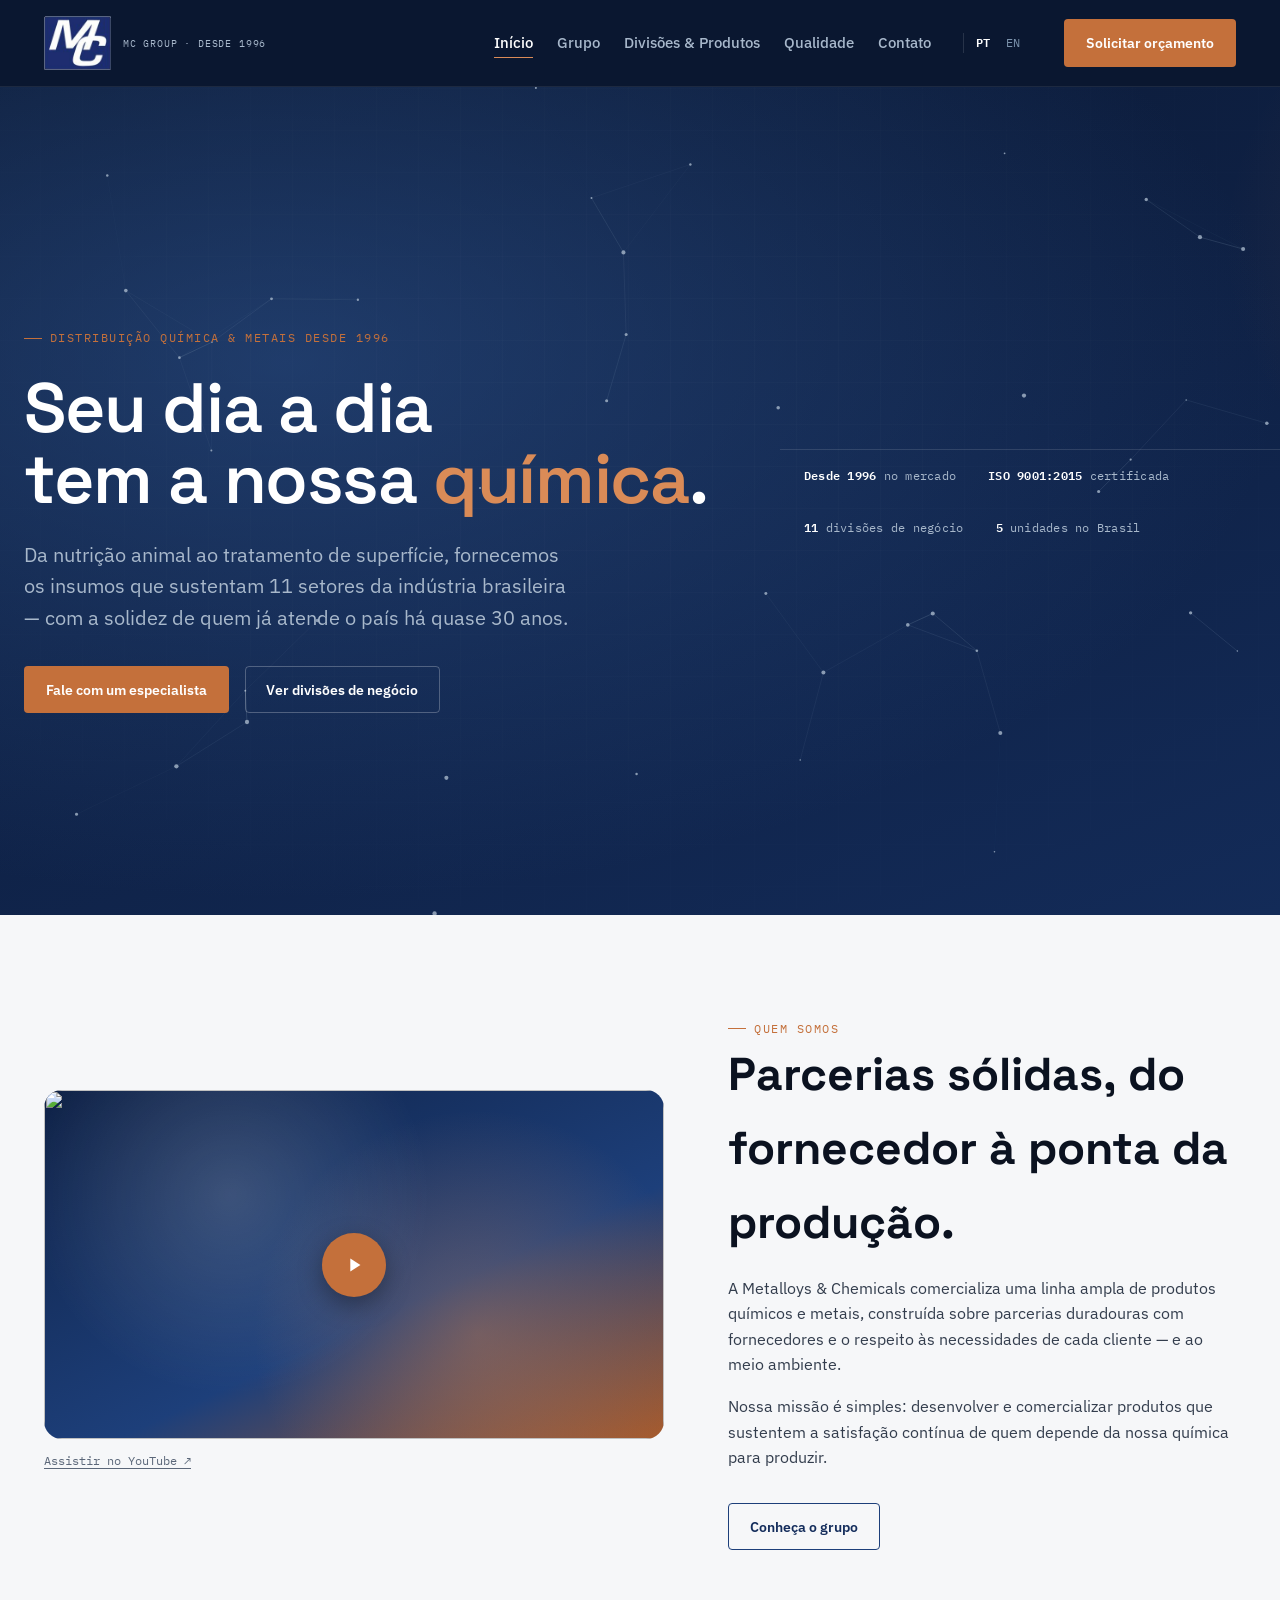
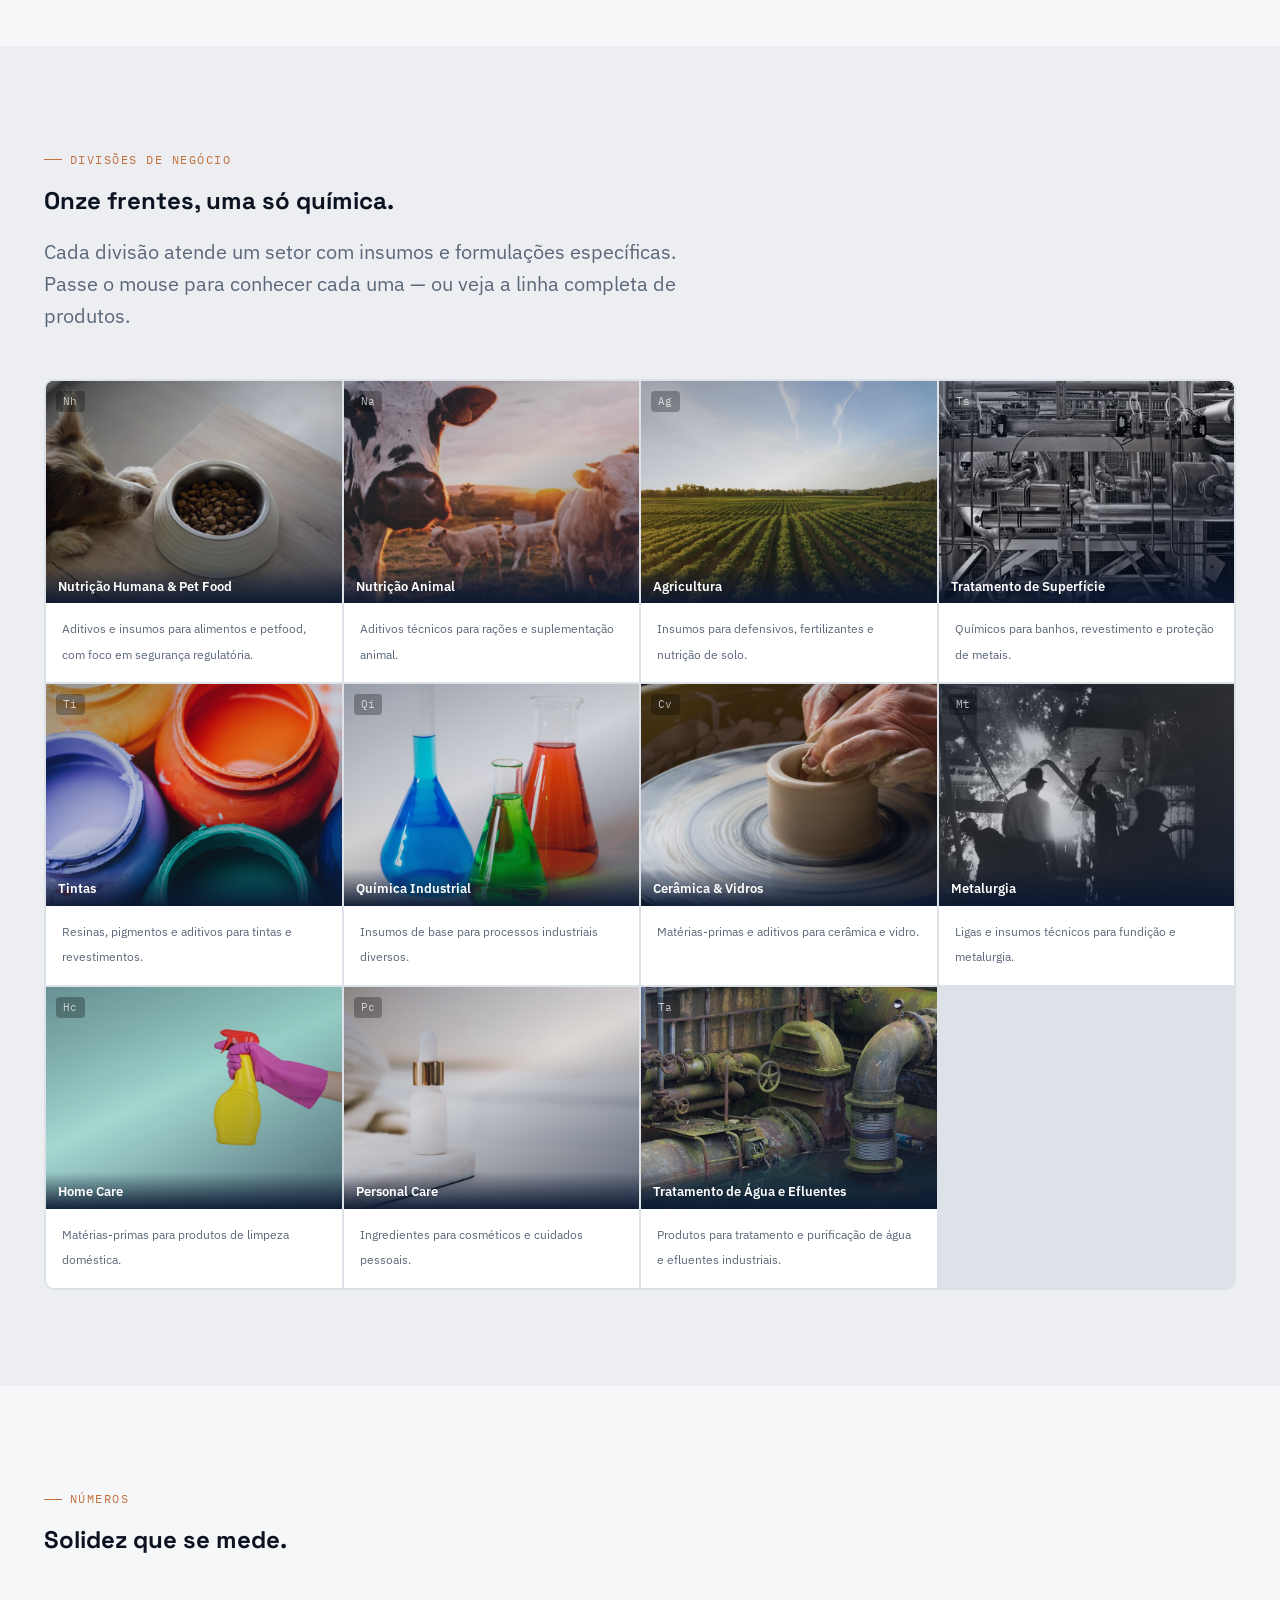
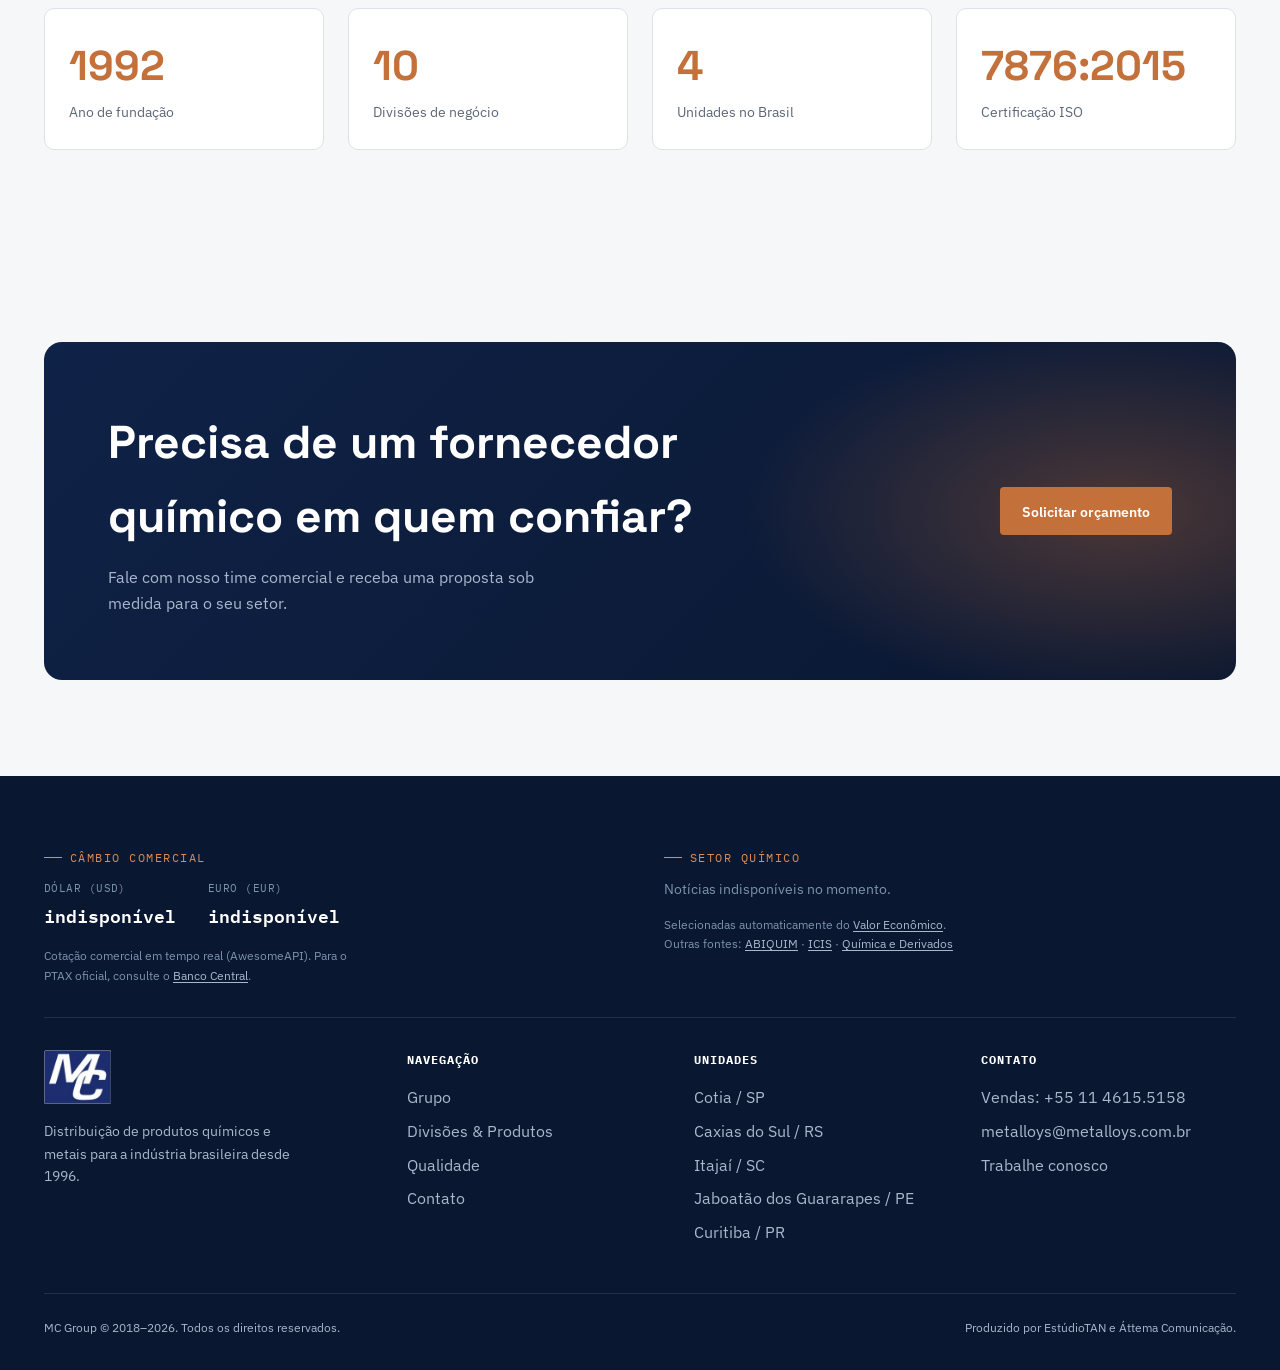
==== commit 40110572: "Notícias reais do setor químico no rodapé (feed do Valor Econômico) Busca o feed público "Empresas" " ====
--- a/index.html
+++ b/index.html
@@ -266,13 +266,12 @@
         </div>
         <p class="footer-market__note">Cotação comercial em tempo real (AwesomeAPI). Para o PTAX oficial, consulte o <a href="https://www.bcb.gov.br/estabilidadefinanceira/historicocotacoes" target="_blank" rel="noopener noreferrer">Banco Central</a>.</p>
       </div>
-      <div class="footer-market__news">
+            <div class="footer-market__news">
         <span class="eyebrow">Setor químico</span>
-        <ul class="news-links">
-          <li><a href="https://www.abiquim.org.br" target="_blank" rel="noopener noreferrer">ABIQUIM — Associação Brasileira da Indústria Química ↗</a></li>
-          <li><a href="https://www.icis.com" target="_blank" rel="noopener noreferrer">ICIS — preços e notícias globais de químicos ↗</a></li>
-          <li><a href="https://www.quimicaederivados.com.br" target="_blank" rel="noopener noreferrer">Química e Derivados ↗</a></li>
+        <ul class="news-feed" data-news-feed>
+          <li class="news-feed__loading">Carregando notícias…</li>
         </ul>
+        <p class="footer-market__note">Selecionadas automaticamente do <a href="https://valor.globo.com/empresas/quimica-e-petroquimica/" target="_blank" rel="noopener noreferrer">Valor Econômico</a>. Outras fontes: <a href="https://www.abiquim.org.br" target="_blank" rel="noopener noreferrer">ABIQUIM</a> · <a href="https://www.icis.com" target="_blank" rel="noopener noreferrer">ICIS</a> · <a href="https://www.quimicaederivados.com.br" target="_blank" rel="noopener noreferrer">Química e Derivados</a></p>
       </div>
     </div>
 
--- a/assets/css/style.css
+++ b/assets/css/style.css
@@ -1009,6 +1009,18 @@
 .footer-market__note a:hover { color: var(--copper-400); }
 .news-links { display: grid; gap: var(--sp-2); margin-top: var(--sp-3); }
 .news-links a:hover { color: var(--copper-400); }
+.news-feed { display: grid; gap: var(--sp-3); margin: var(--sp-3) 0 0; padding: 0; list-style: none; }
+.news-feed li { font-size: 0.85rem; line-height: 1.4; }
+.news-feed a { color: var(--steel-300); }
+.news-feed a:hover { color: var(--copper-400); }
+.news-feed__date {
+  display: block;
+  font-family: var(--font-mono);
+  font-size: 0.7rem;
+  color: var(--steel-400);
+  margin-top: 2px;
+}
+.news-feed__loading, .news-feed__empty { color: var(--steel-400); font-size: 0.85rem; }
 @media (max-width: 720px) {
   .footer-market { grid-template-columns: 1fr; gap: var(--sp-6); }
 }
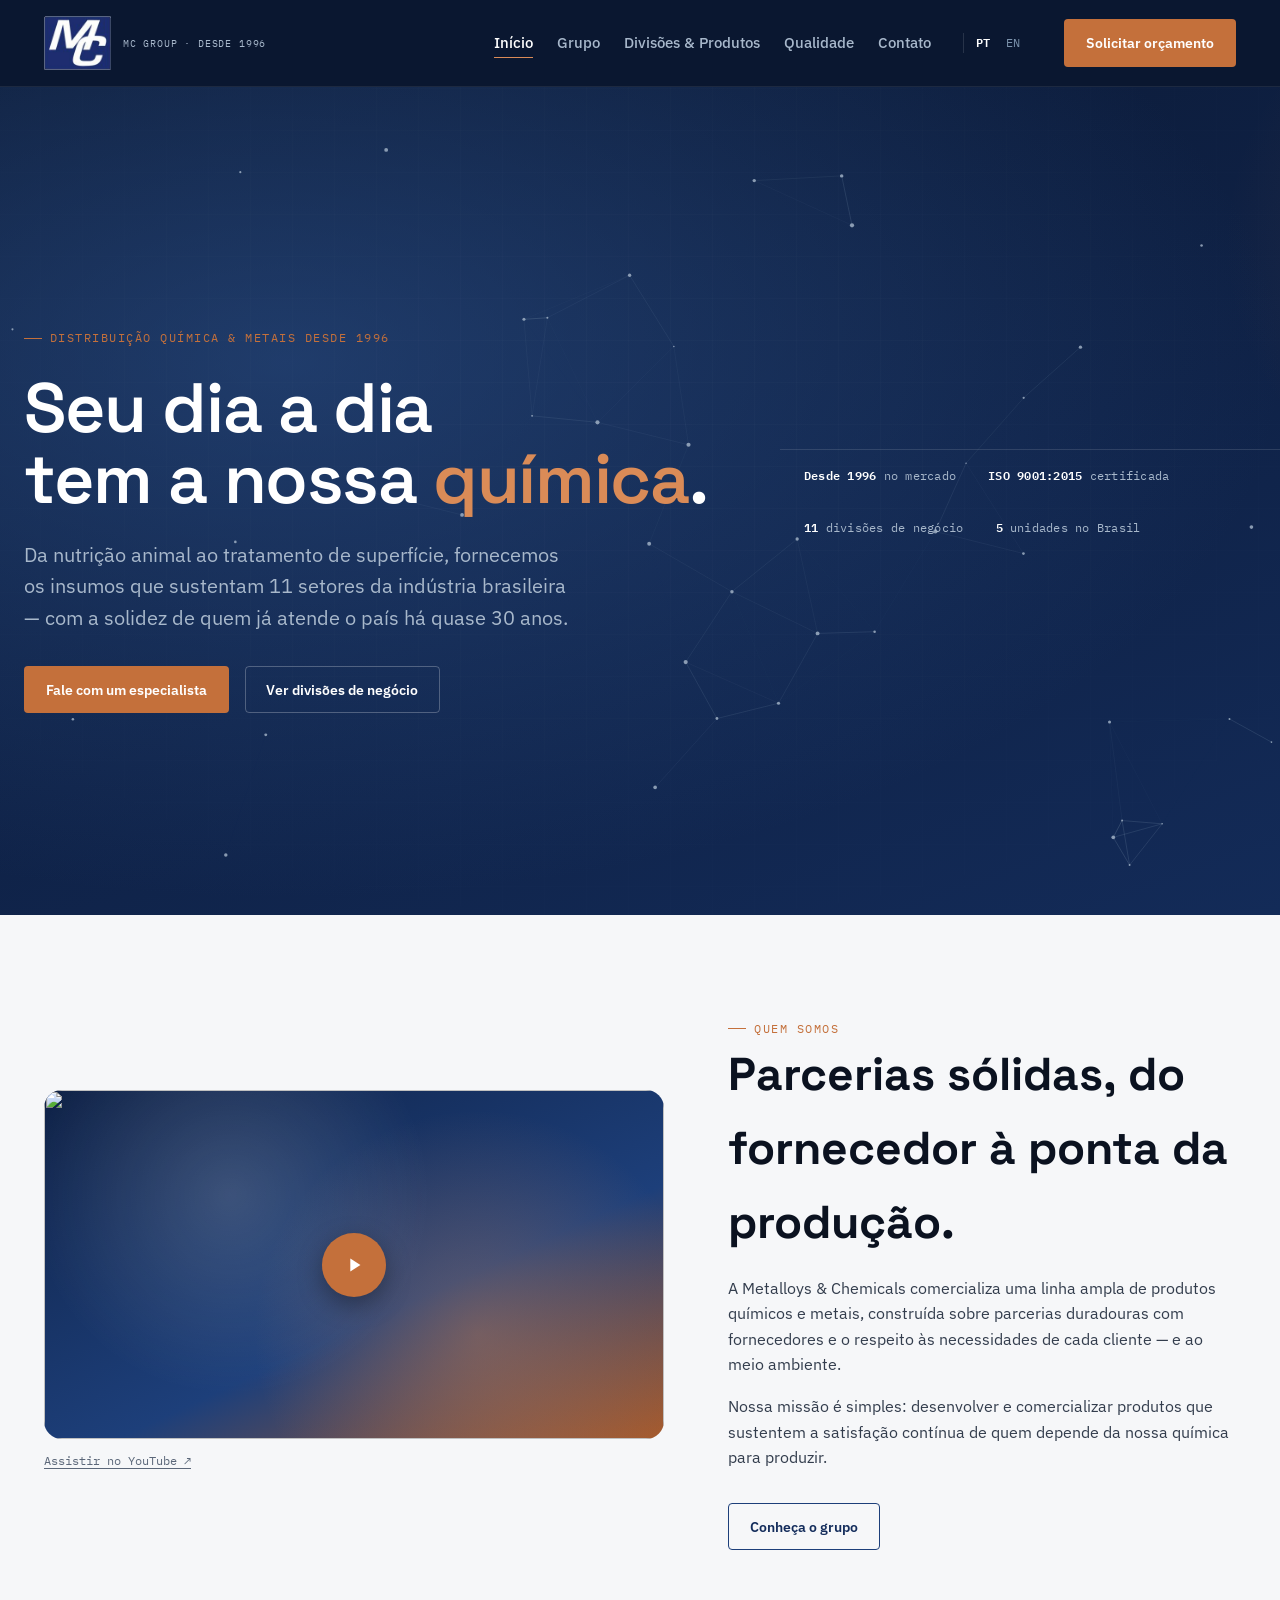
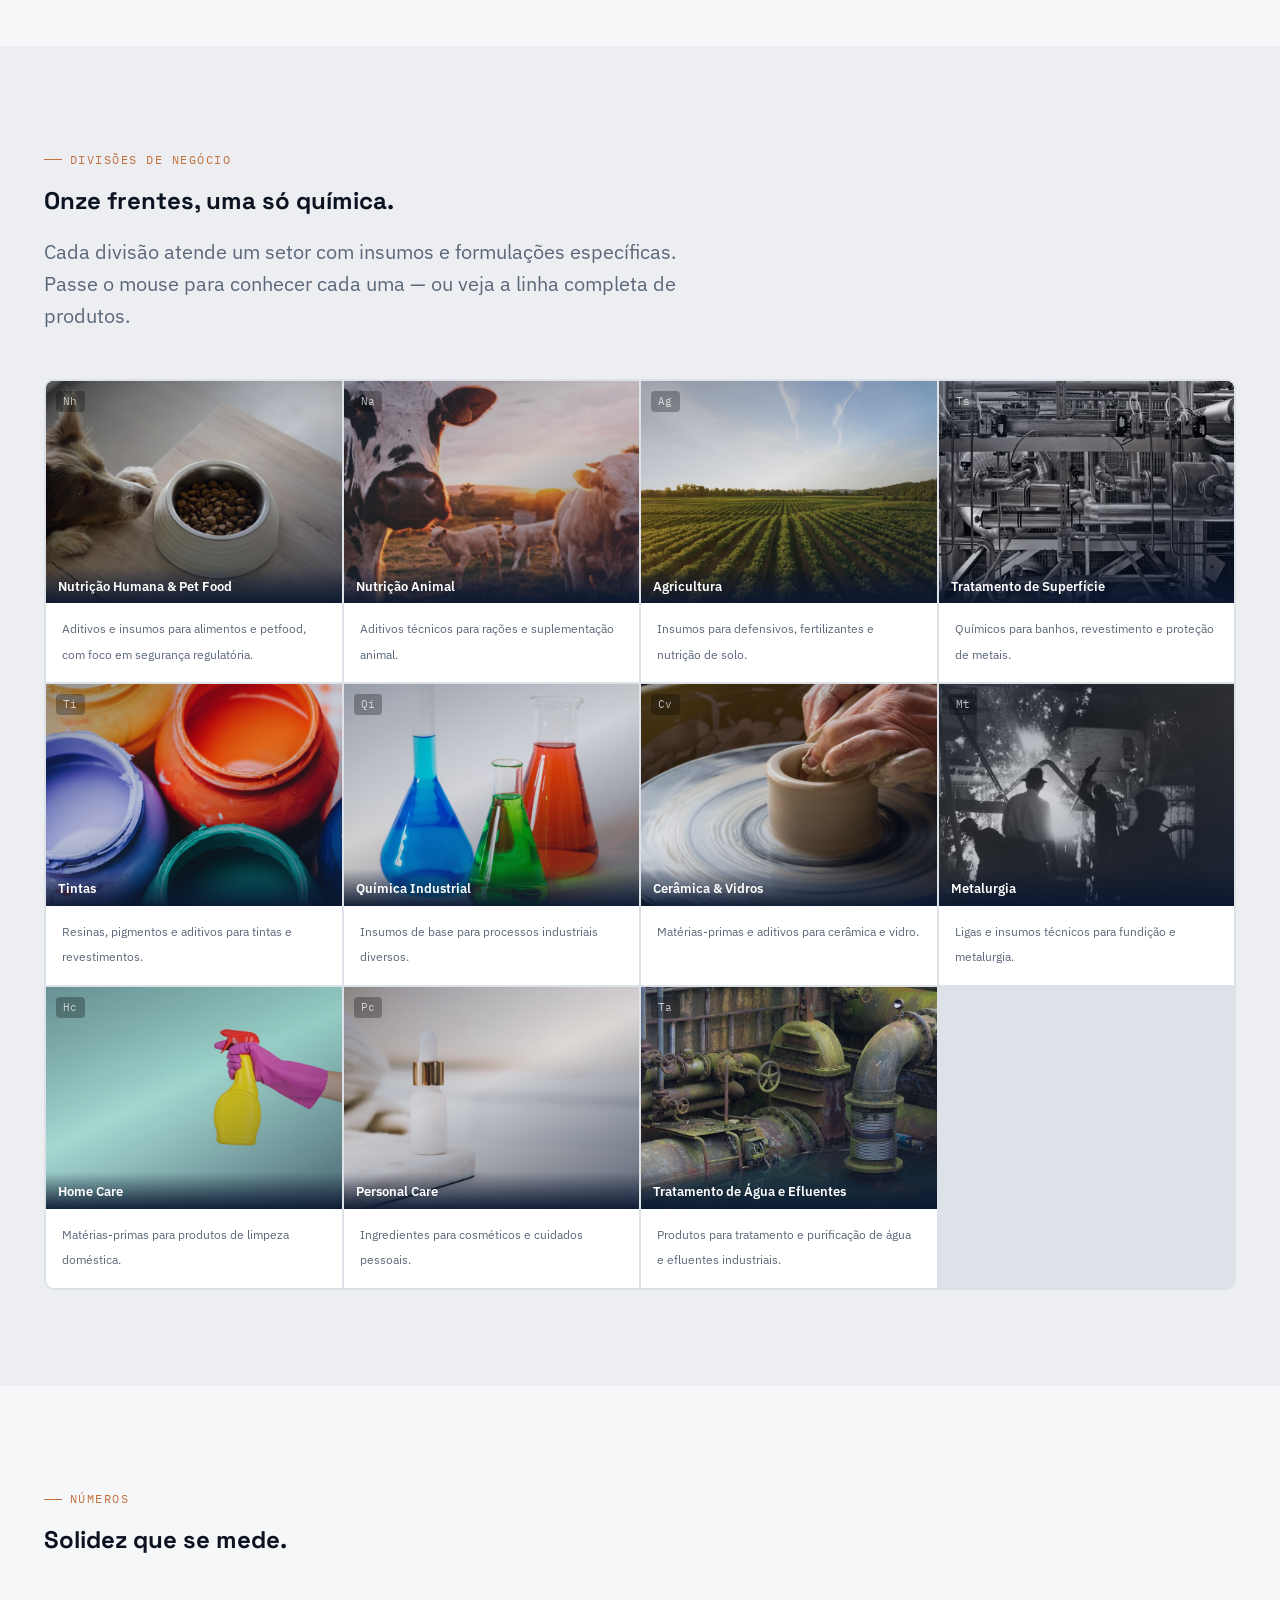
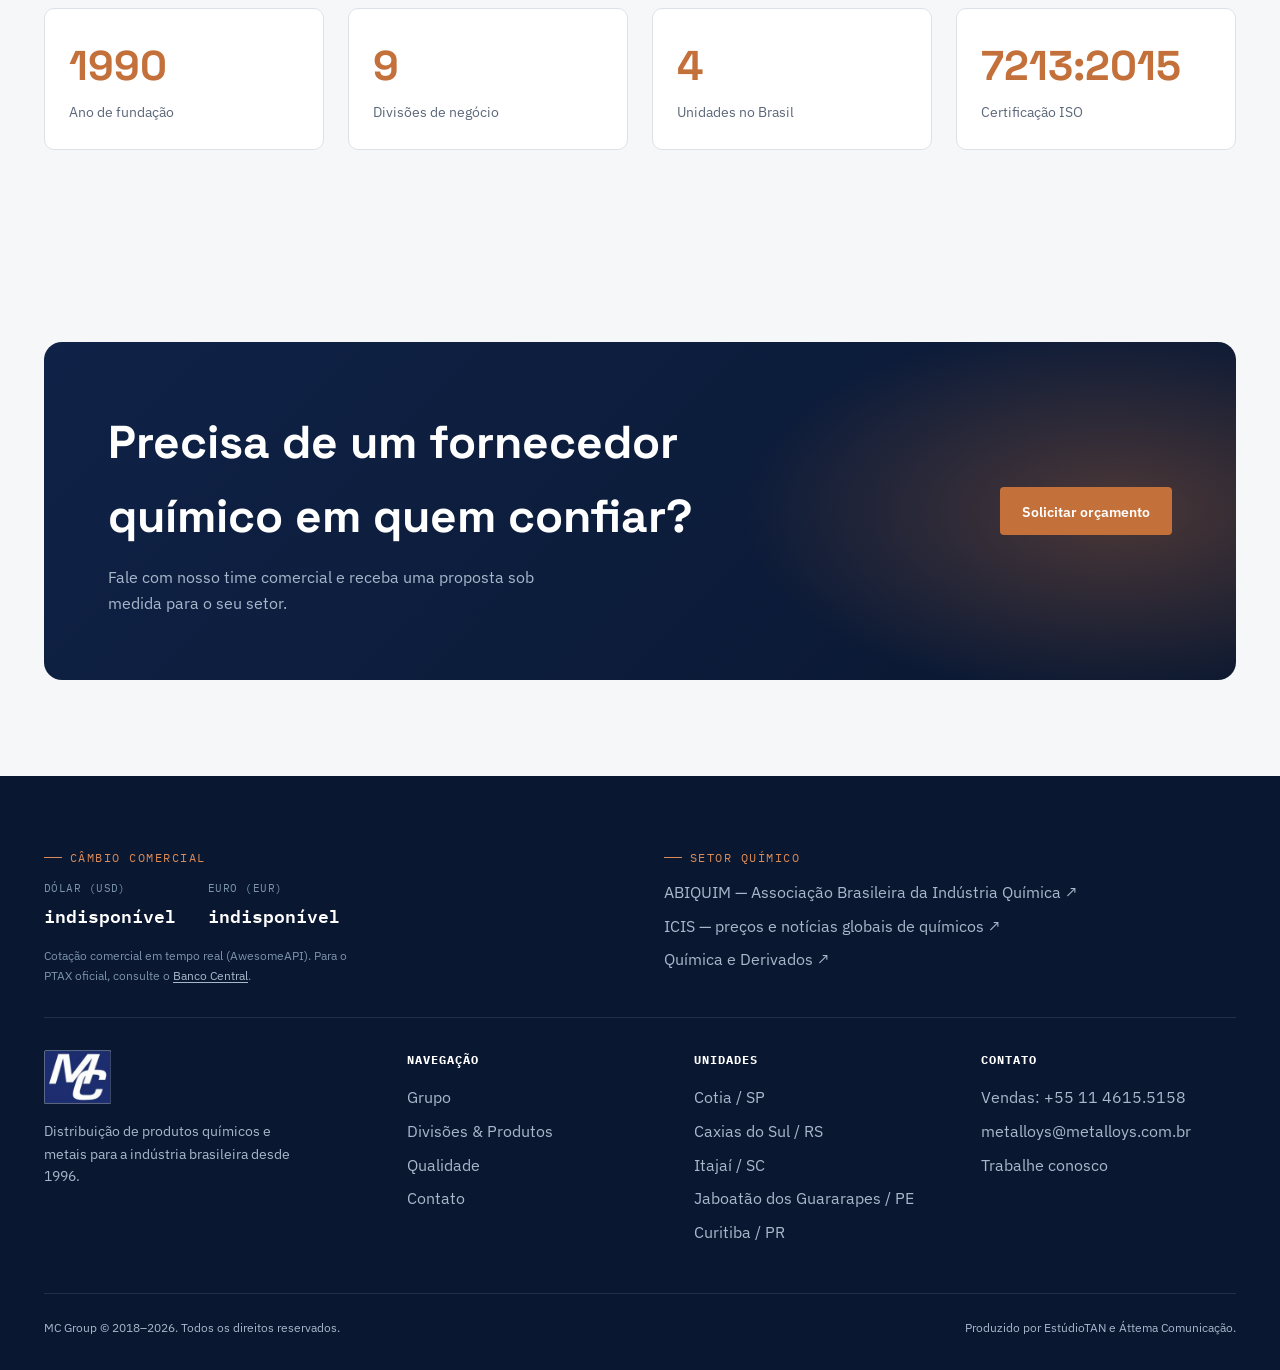
==== commit 806c8671: "Remove o feed automático de notícias (Valor Econômico) O filtro por palavras-chave curtas (ex: "aco"" ====
--- a/index.html
+++ b/index.html
@@ -266,12 +266,13 @@
         </div>
         <p class="footer-market__note">Cotação comercial em tempo real (AwesomeAPI). Para o PTAX oficial, consulte o <a href="https://www.bcb.gov.br/estabilidadefinanceira/historicocotacoes" target="_blank" rel="noopener noreferrer">Banco Central</a>.</p>
       </div>
-            <div class="footer-market__news">
+                  <div class="footer-market__news">
         <span class="eyebrow">Setor químico</span>
-        <ul class="news-feed" data-news-feed>
-          <li class="news-feed__loading">Carregando notícias…</li>
+        <ul class="news-links">
+          <li><a href="https://www.abiquim.org.br" target="_blank" rel="noopener noreferrer">ABIQUIM — Associação Brasileira da Indústria Química ↗</a></li>
+          <li><a href="https://www.icis.com" target="_blank" rel="noopener noreferrer">ICIS — preços e notícias globais de químicos ↗</a></li>
+          <li><a href="https://www.quimicaederivados.com.br" target="_blank" rel="noopener noreferrer">Química e Derivados ↗</a></li>
         </ul>
-        <p class="footer-market__note">Selecionadas automaticamente do <a href="https://valor.globo.com/empresas/quimica-e-petroquimica/" target="_blank" rel="noopener noreferrer">Valor Econômico</a>. Outras fontes: <a href="https://www.abiquim.org.br" target="_blank" rel="noopener noreferrer">ABIQUIM</a> · <a href="https://www.icis.com" target="_blank" rel="noopener noreferrer">ICIS</a> · <a href="https://www.quimicaederivados.com.br" target="_blank" rel="noopener noreferrer">Química e Derivados</a></p>
       </div>
     </div>
 
--- a/assets/css/style.css
+++ b/assets/css/style.css
@@ -1009,18 +1009,6 @@
 .footer-market__note a:hover { color: var(--copper-400); }
 .news-links { display: grid; gap: var(--sp-2); margin-top: var(--sp-3); }
 .news-links a:hover { color: var(--copper-400); }
-.news-feed { display: grid; gap: var(--sp-3); margin: var(--sp-3) 0 0; padding: 0; list-style: none; }
-.news-feed li { font-size: 0.85rem; line-height: 1.4; }
-.news-feed a { color: var(--steel-300); }
-.news-feed a:hover { color: var(--copper-400); }
-.news-feed__date {
-  display: block;
-  font-family: var(--font-mono);
-  font-size: 0.7rem;
-  color: var(--steel-400);
-  margin-top: 2px;
-}
-.news-feed__loading, .news-feed__empty { color: var(--steel-400); font-size: 0.85rem; }
 @media (max-width: 720px) {
   .footer-market { grid-template-columns: 1fr; gap: var(--sp-6); }
 }
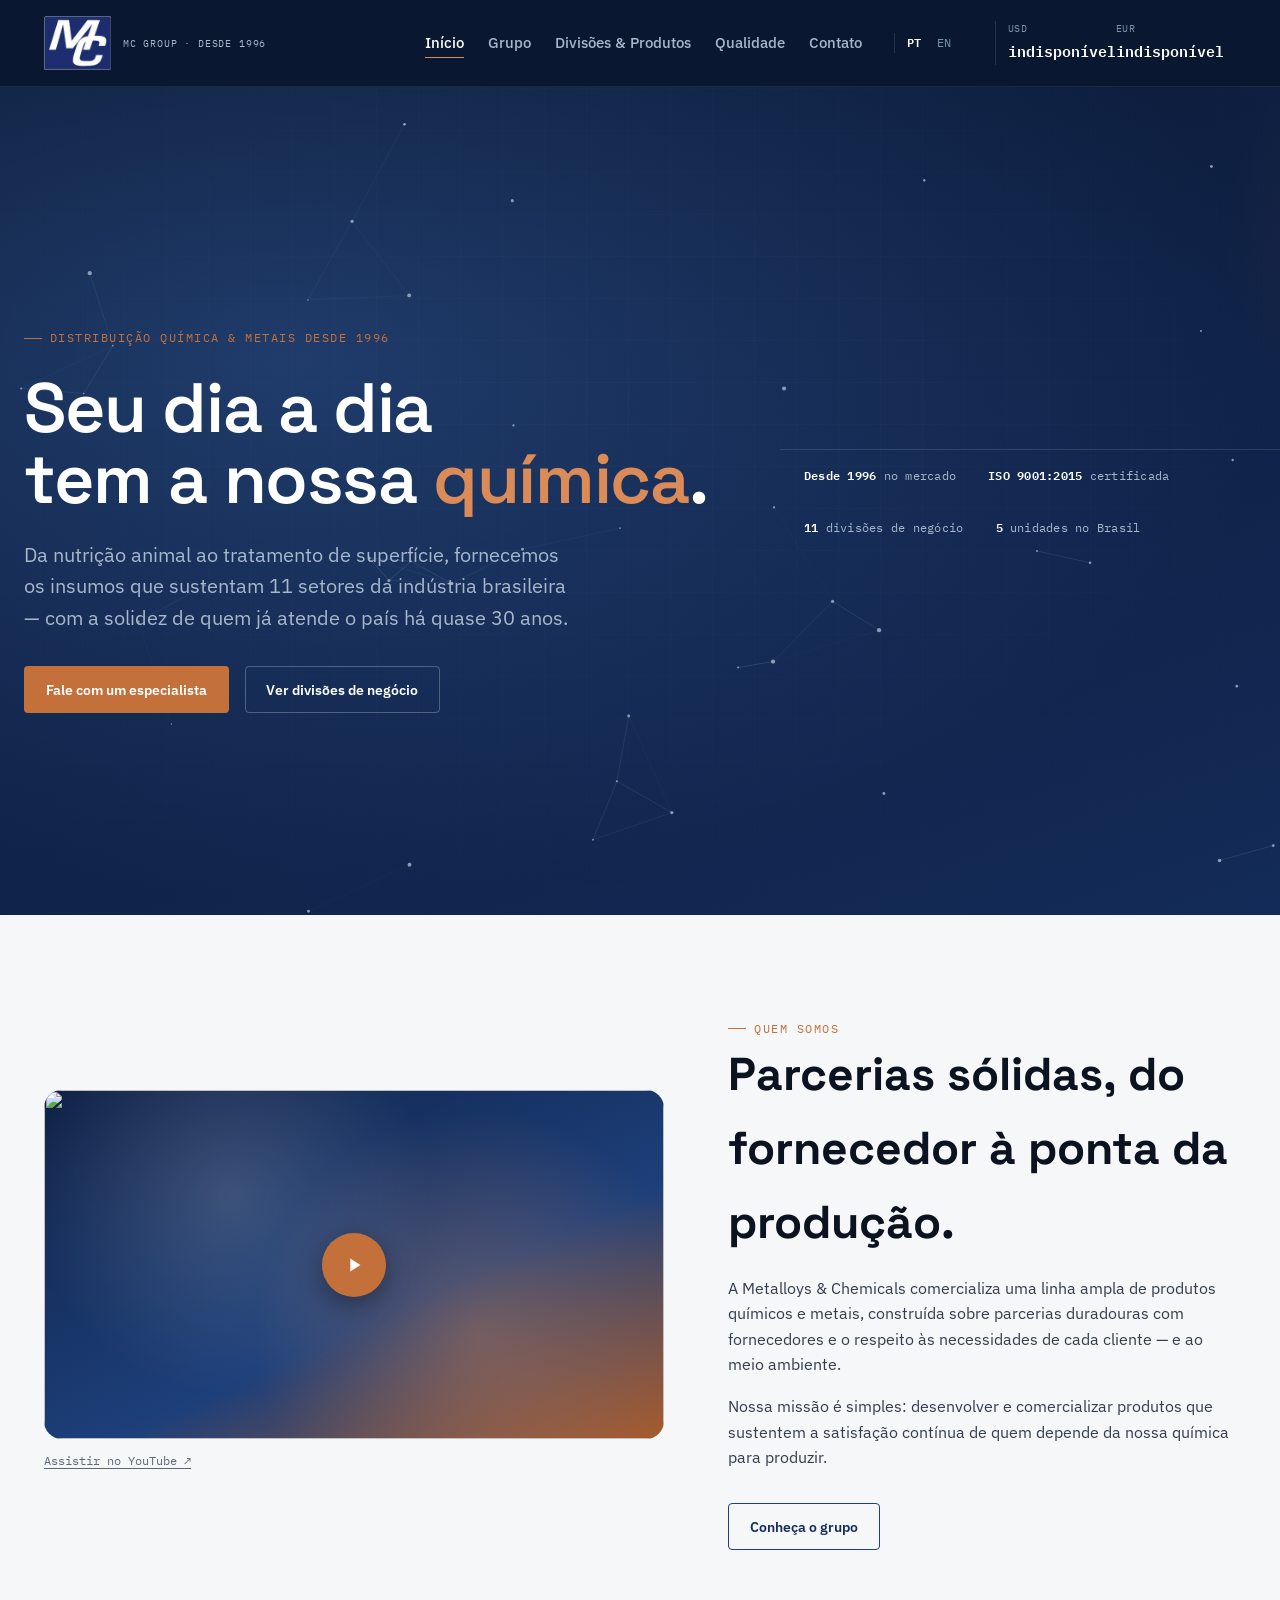
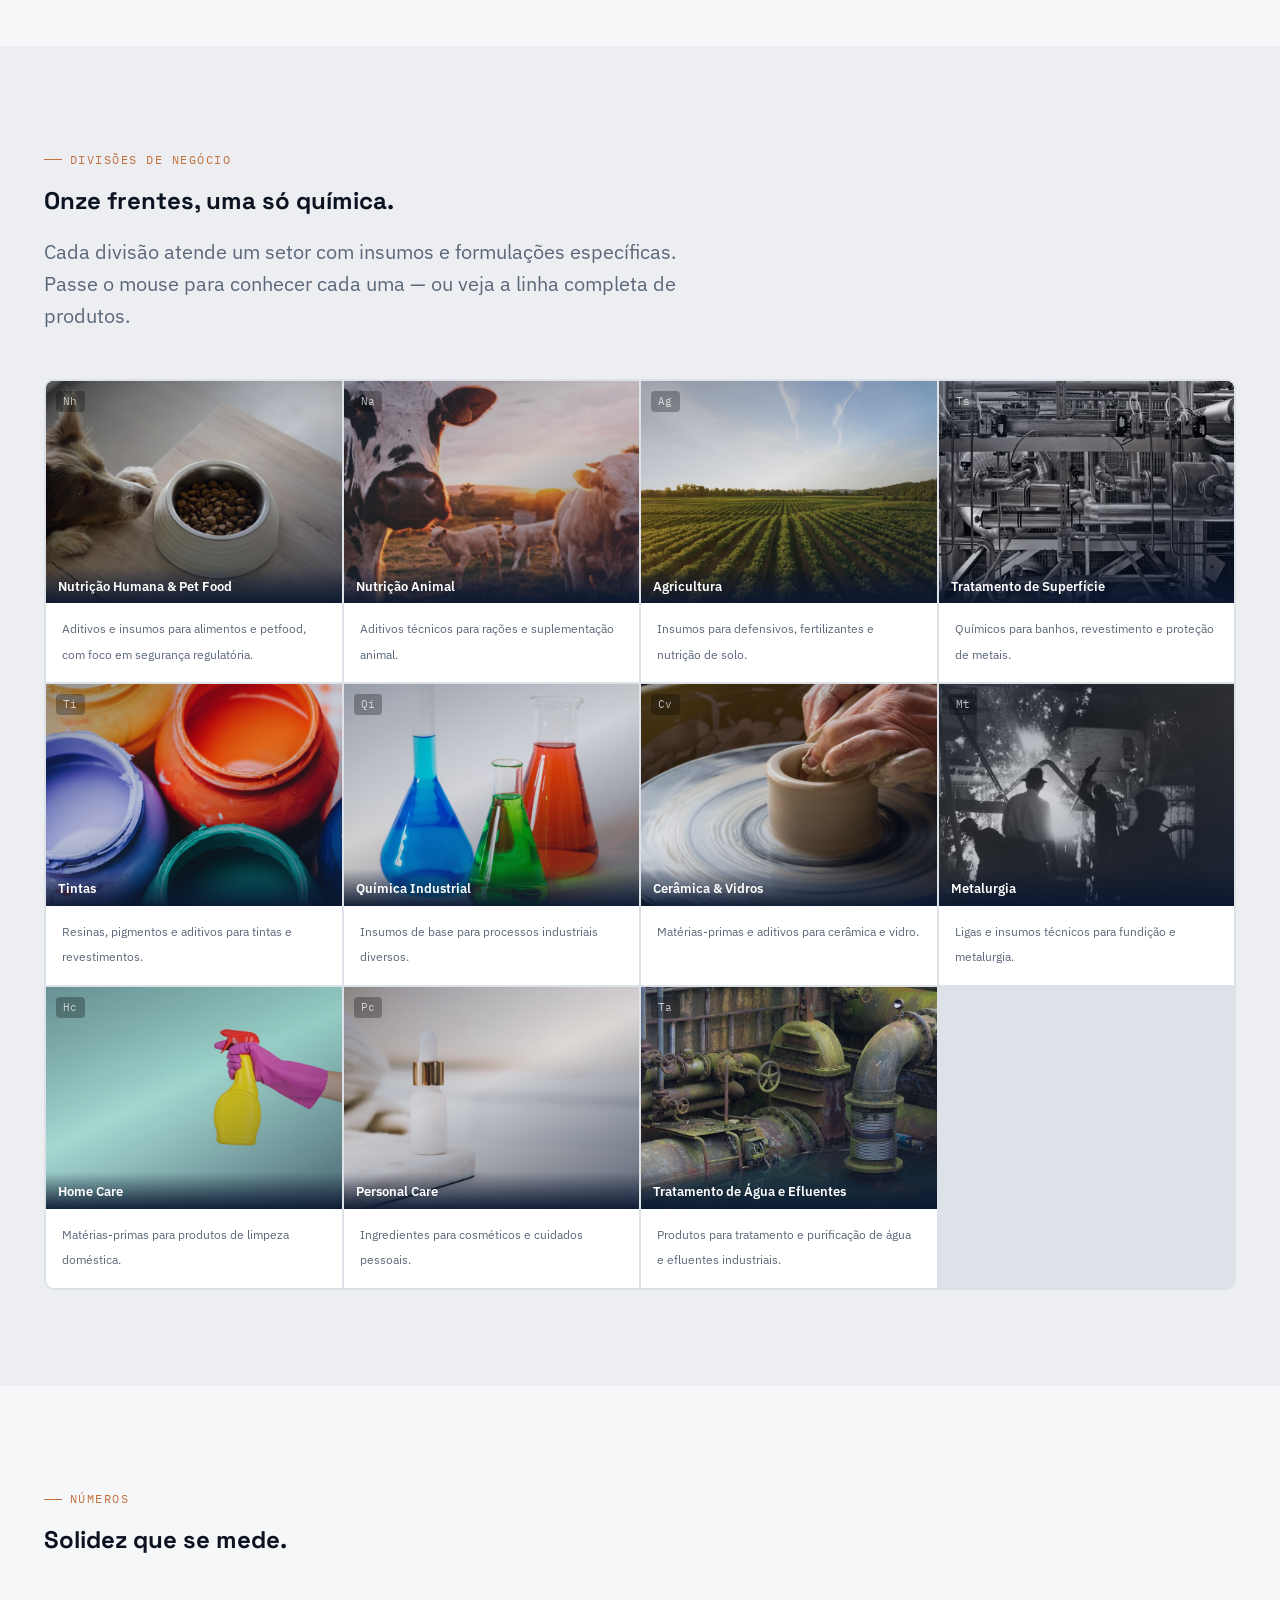
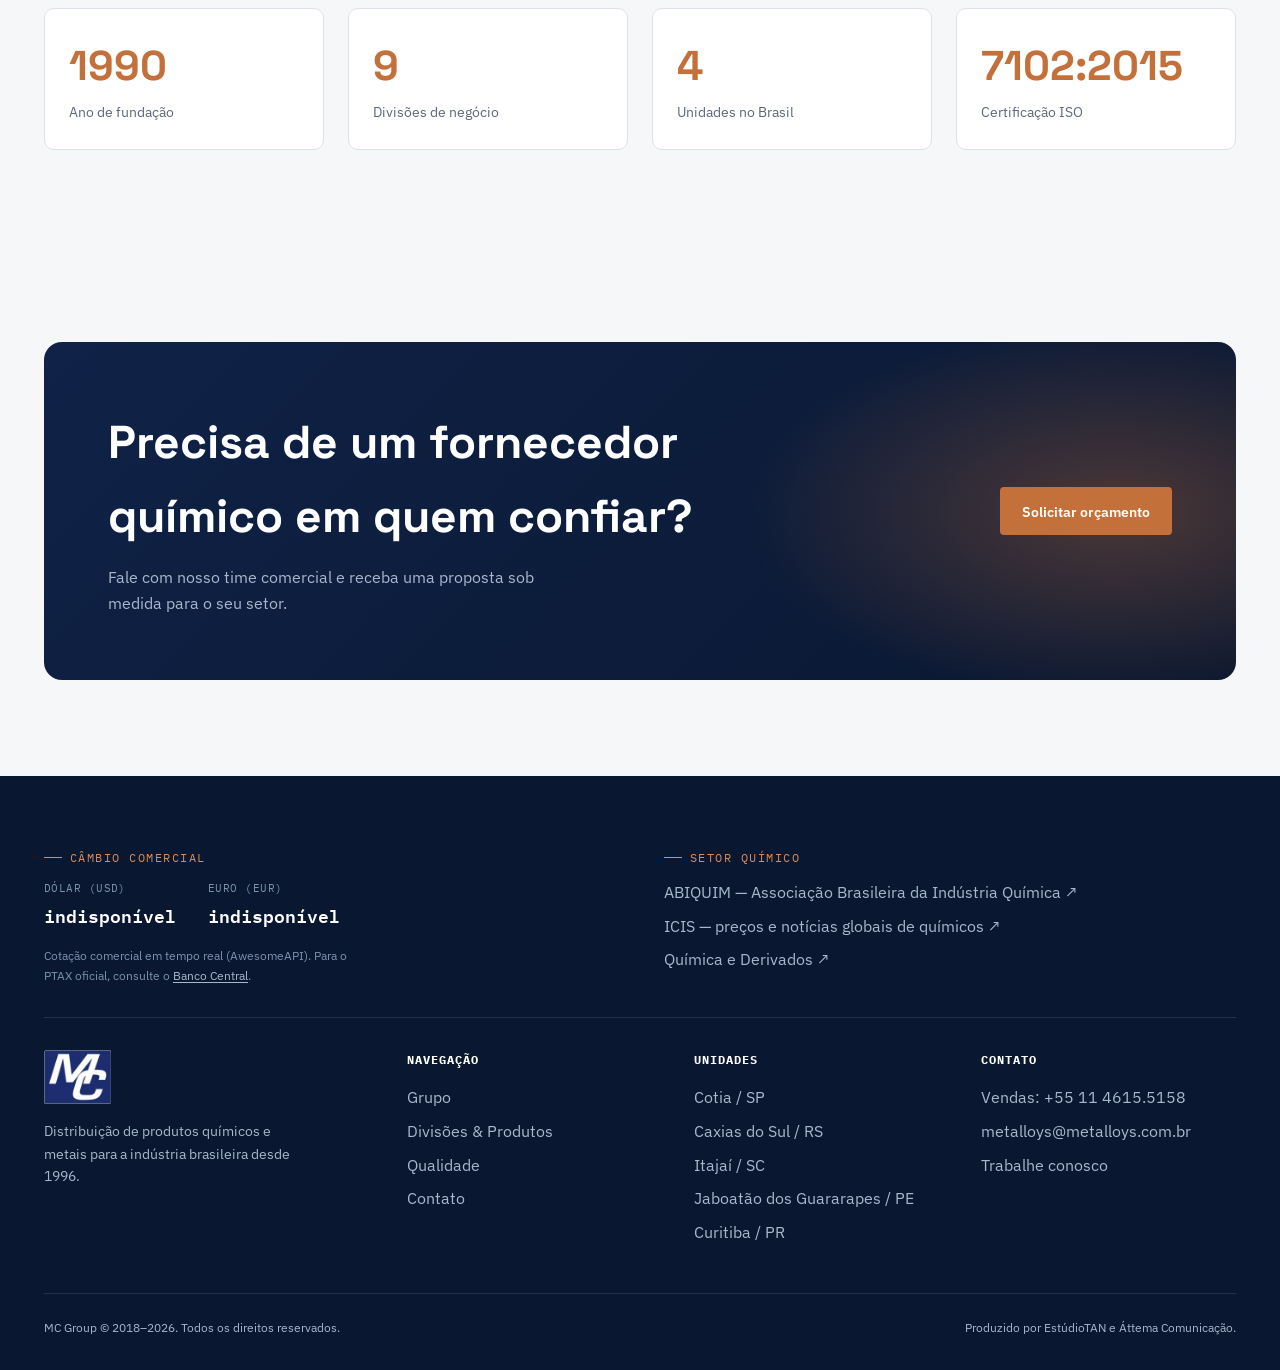
==== commit d0dd58e8: "Move cotação USD/EUR para o cabeçalho, no lugar do botão de orçamento Substitui o CTA "Solicitar orç" ====
--- a/index.html
+++ b/index.html
@@ -29,7 +29,10 @@
       </ul>
       <div class="nav-lang"><a href="index.html" class="is-active">PT</a>
       <a href="en/index.html">EN</a></div>
-      <a class="btn btn--copper" href="contato.html">Solicitar orçamento</a>
+      <div class="fx-list nav-fx">
+        <div class="fx-item"><span class="fx-item__label">USD</span><span class="fx-item__value" data-fx="USDBRL">—</span></div>
+        <div class="fx-item"><span class="fx-item__label">EUR</span><span class="fx-item__value" data-fx="EURBRL">—</span></div>
+      </div>
     </nav>
     <button class="nav-toggle" aria-label="Abrir menu" aria-expanded="false"><span></span></button>
   </div>
--- a/assets/css/style.css
+++ b/assets/css/style.css
@@ -1004,6 +1004,27 @@
 }
 .fx-item__value.is-up::after { content: " \25B2"; color: #7fd99a; font-size: 0.68rem; }
 .fx-item__value.is-down::after { content: " \25BC"; color: #e08080; font-size: 0.68rem; }
+
+.nav-fx {
+  gap: var(--sp-5);
+  margin-top: 0;
+  padding-inline: var(--sp-3);
+  border-left: 1px solid rgba(255, 255, 255, 0.12);
+  flex-wrap: nowrap;
+}
+.nav-fx .fx-item__label { font-size: 0.62rem; }
+.nav-fx .fx-item__value { font-size: 0.95rem; }
+@media (max-width: 1180px) {
+  .nav-fx { display: none; }
+}
+@media (max-width: 900px) {
+  .nav-fx {
+    display: flex;
+    border-left: none;
+    padding-inline: 0;
+    margin-top: var(--sp-2);
+  }
+}
 .footer-market__note { margin-top: var(--sp-4); font-size: 0.76rem; color: var(--steel-400); max-width: 44ch; }
 .footer-market__note a { color: var(--steel-300); text-decoration: underline; text-underline-offset: 2px; }
 .footer-market__note a:hover { color: var(--copper-400); }
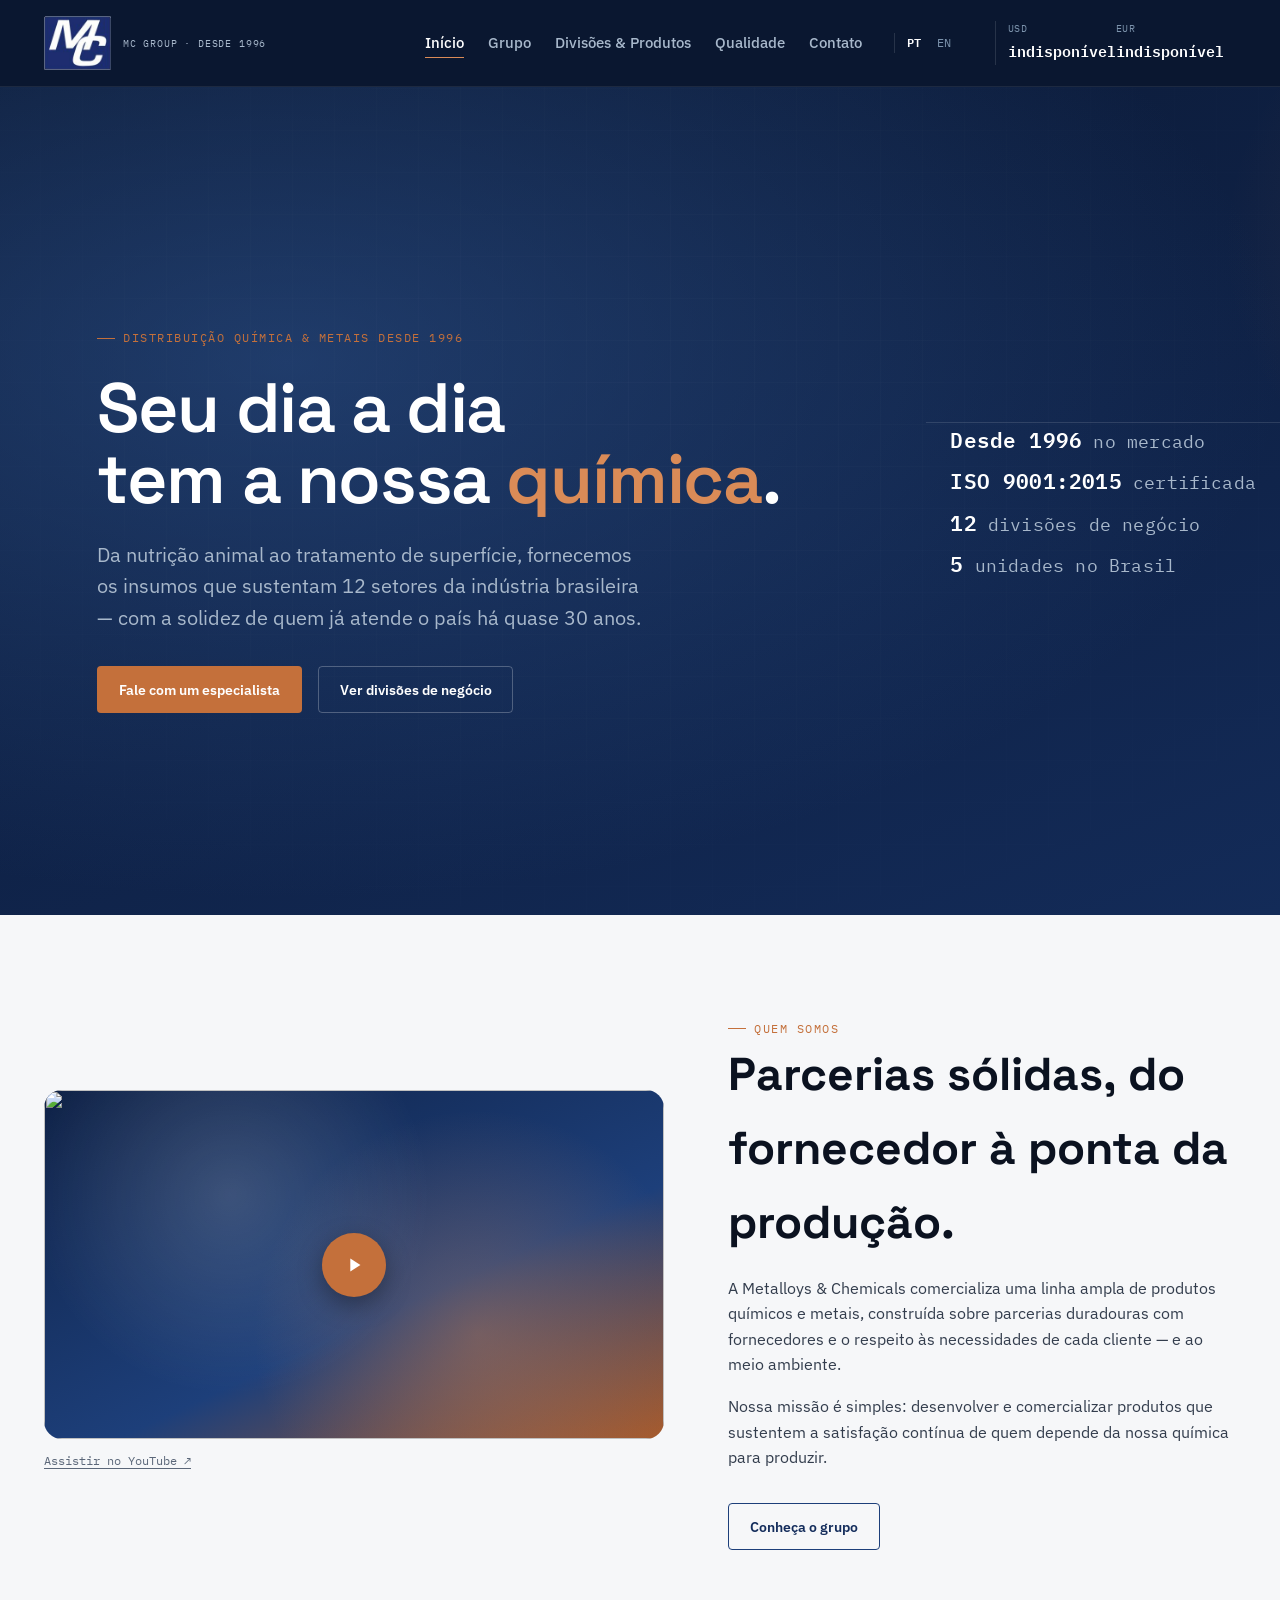
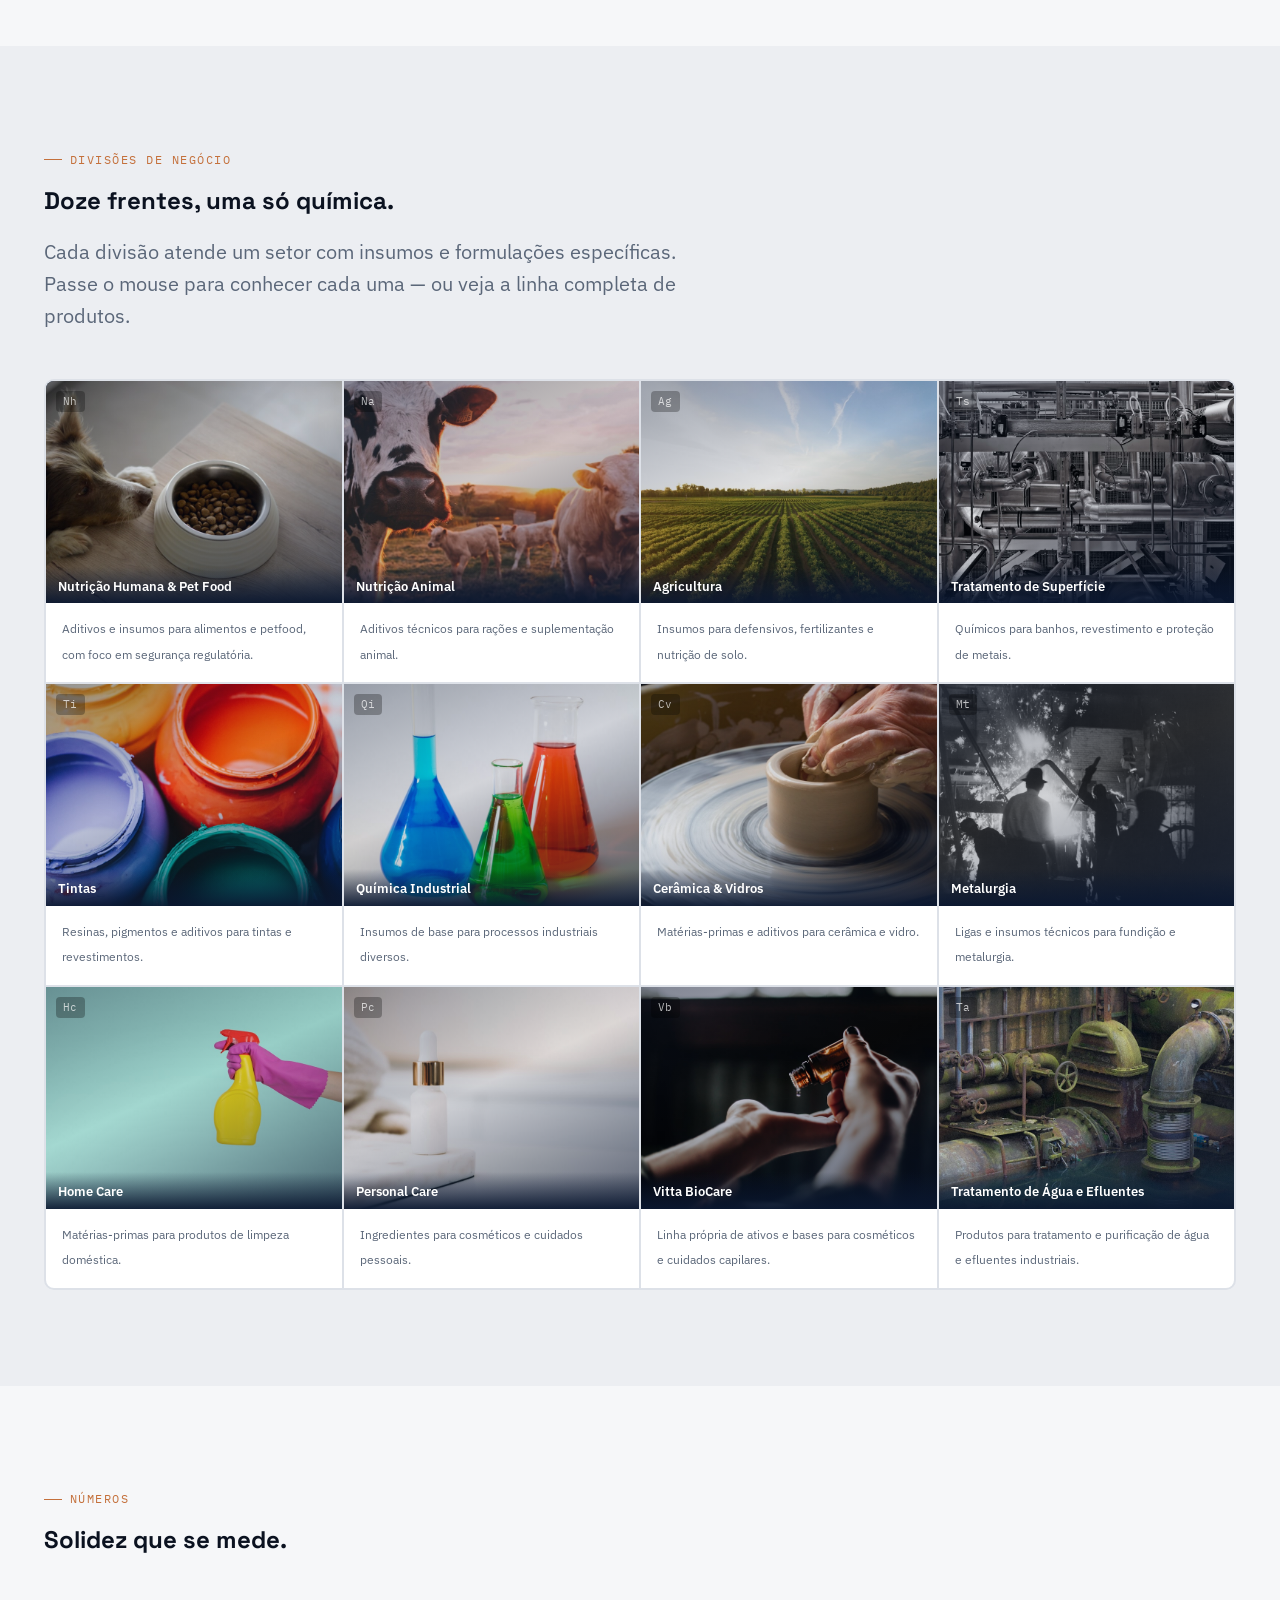
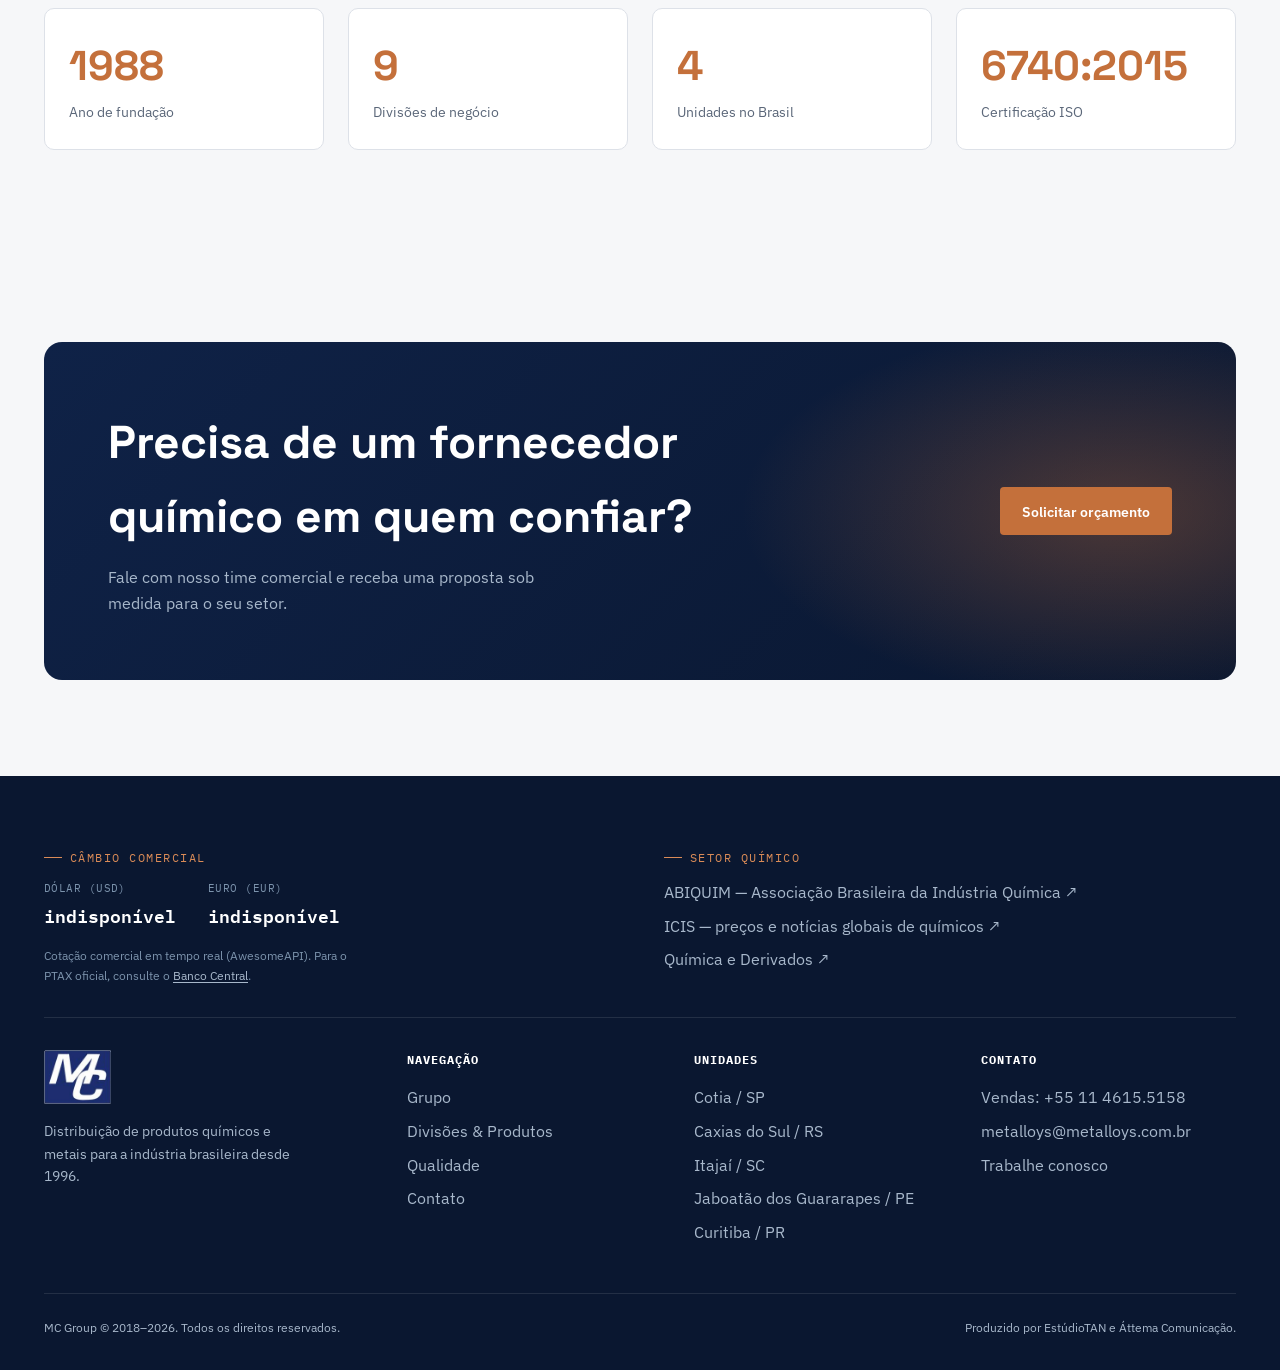
==== commit 6c9f6b1c: "Adiciona divisão Vitta BioCare e aumenta destaque dos fatos do hero Vitta BioCare passa a ser sua pr" ====
--- a/index.html
+++ b/index.html
@@ -4,7 +4,7 @@
 <meta charset="UTF-8">
 <meta name="viewport" content="width=device-width, initial-scale=1.0">
 <title>Metalloys &amp; Chemicals — Seu dia a dia tem a nossa química</title>
-<meta name="description" content="Desde 1996, a Metalloys &amp; Chemicals distribui produtos químicos e metais para 11 setores industriais, com certificação ISO 9001:2015 e 5 unidades no Brasil.">
+<meta name="description" content="Desde 1996, a Metalloys &amp; Chemicals distribui produtos químicos e metais para 12 setores industriais, com certificação ISO 9001:2015 e 5 unidades no Brasil.">
 <link rel="preconnect" href="https://fonts.googleapis.com">
 <link rel="preconnect" href="https://fonts.gstatic.com" crossorigin>
 <link href="https://fonts.googleapis.com/css2?family=IBM+Plex+Mono:wght@400;500&amp;family=IBM+Plex+Sans:wght@400;500;600&amp;family=Space+Grotesk:wght@500;600;700&amp;display=swap" rel="stylesheet">
@@ -45,7 +45,7 @@
     <div class="container hero__content">
       <span class="eyebrow">Distribuição química &amp; metais desde 1996</span>
       <h1>Seu dia a dia<br>tem a nossa <em>química</em>.</h1>
-      <p class="hero__lead">Da nutrição animal ao tratamento de superfície, fornecemos os insumos que sustentam 11 setores da indústria brasileira — com a solidez de quem já atende o país há quase 30 anos.</p>
+      <p class="hero__lead">Da nutrição animal ao tratamento de superfície, fornecemos os insumos que sustentam 12 setores da indústria brasileira — com a solidez de quem já atende o país há quase 30 anos.</p>
       <div class="hero__actions">
         <a class="btn btn--copper" href="contato.html">Fale com um especialista</a>
         <a class="btn btn--ghost-dark" href="divisoes-e-produtos.html">Ver divisões de negócio</a>
@@ -55,7 +55,7 @@
       <div class="container">
         <span><strong>Desde 1996</strong> no mercado</span>
         <span><strong>ISO 9001:2015</strong> certificada</span>
-        <span><strong>11</strong> divisões de negócio</span>
+        <span><strong>12</strong> divisões de negócio</span>
         <span><strong>5</strong> unidades no Brasil</span>
       </div>
     </div>
@@ -88,7 +88,7 @@
     <div class="container">
       <div class="section-head reveal">
         <span class="eyebrow">Divisões de negócio</span>
-        <h2>Onze frentes, uma só química.</h2>
+        <h2>Doze frentes, uma só química.</h2>
         <p>Cada divisão atende um setor com insumos e formulações específicas. Passe o mouse para conhecer cada uma — ou veja a linha completa de produtos.</p>
       </div>
       <div class="elements-grid reveal">
@@ -201,6 +201,17 @@
             <span class="element__desc">Ingredientes para cosméticos e cuidados pessoais.</span>
           </div>
           <a class="element__link" href="divisoes-e-produtos.html#personal-care" aria-label="Ver Personal Care"></a>
+        </div>
+        <div class="element">
+          <div class="element__media">
+            <img class="element__photo" src="assets/img/divisions/vb.jpg" alt="" loading="lazy">
+            <span class="element__code-tag">Vb</span>
+            <span class="element__overlay-name">Vitta BioCare</span>
+          </div>
+          <div class="element__body">
+            <span class="element__desc">Linha própria de ativos e bases para cosméticos e cuidados capilares.</span>
+          </div>
+          <a class="element__link" href="divisoes-e-produtos.html#vitta-biocare" aria-label="Ver Vitta BioCare"></a>
         </div>
         <div class="element">
           <div class="element__media">
@@ -229,7 +240,7 @@
           <span class="stat__label">Ano de fundação</span>
         </div>
         <div class="stat">
-          <span class="stat__num" data-count="11">0</span>
+          <span class="stat__num" data-count="12">0</span>
           <span class="stat__label">Divisões de negócio</span>
         </div>
         <div class="stat">
--- a/assets/css/style.css
+++ b/assets/css/style.css
@@ -283,7 +283,9 @@
     gap: var(--sp-6);
     font-size: 1.2rem;
   }
-  .nav-lang {
+  .nav-lang { display: none; }
+  .site-header.is-open .nav-lang {
+    display: flex;
     border-left: none;
     border-top: 1px solid rgba(255, 255, 255, 0.12);
     padding-block: var(--sp-4) 0;
@@ -392,15 +394,19 @@
 }
 .hero__facts .container {
   display: flex;
-  flex-wrap: wrap;
-  gap: var(--sp-8);
-  padding-block: var(--sp-4);
-  font-family: var(--font-mono);
-  font-size: 0.78rem;
+  flex-direction: column;
+  gap: var(--sp-2);
+  padding-block: var(--sp-5);
+  font-family: var(--font-mono);
+  font-size: 1.15rem;
   color: var(--steel-300);
-  letter-spacing: 0.02em;
-}
-.hero__facts strong { color: var(--paper-0); font-weight: 600; }
+  letter-spacing: 0.01em;
+}
+.hero__facts strong { color: var(--paper-0); font-weight: 600; font-size: 1.3rem; }
+@media (max-width: 640px) {
+  .hero__facts .container { font-size: 0.92rem; }
+  .hero__facts strong { font-size: 1.05rem; }
+}
 
 /* ==========================================================================
    Sections, generic
@@ -627,6 +633,32 @@
 .element:hover .element__desc { max-height: 4rem; }
 .element a.element__link {
   position: absolute; inset: 0; z-index: 2;
+}
+
+/* ---- Catalog variant: always-visible desc + product sample + PDF download ---- */
+.elements-grid--catalog .element__desc {
+  max-height: none;
+  overflow: visible;
+}
+.element__sample {
+  margin: var(--sp-3) 0 0;
+  padding-left: 1.1rem;
+  display: grid;
+  gap: 2px;
+  font-size: 0.8rem;
+  color: var(--ink-700);
+}
+.element__sample-more {
+  margin-top: 4px;
+  font-family: var(--font-mono);
+  font-size: 0.72rem;
+  color: var(--ink-500);
+}
+.element__download {
+  display: inline-flex;
+  margin-top: var(--sp-4);
+  font-size: 0.82rem;
+  padding: 0.55rem 1rem;
 }
 
 @media (max-width: 900px) {
@@ -1018,7 +1050,8 @@
   .nav-fx { display: none; }
 }
 @media (max-width: 900px) {
-  .nav-fx {
+  .nav-fx { display: none; }
+  .site-header.is-open .nav-fx {
     display: flex;
     border-left: none;
     padding-inline: 0;
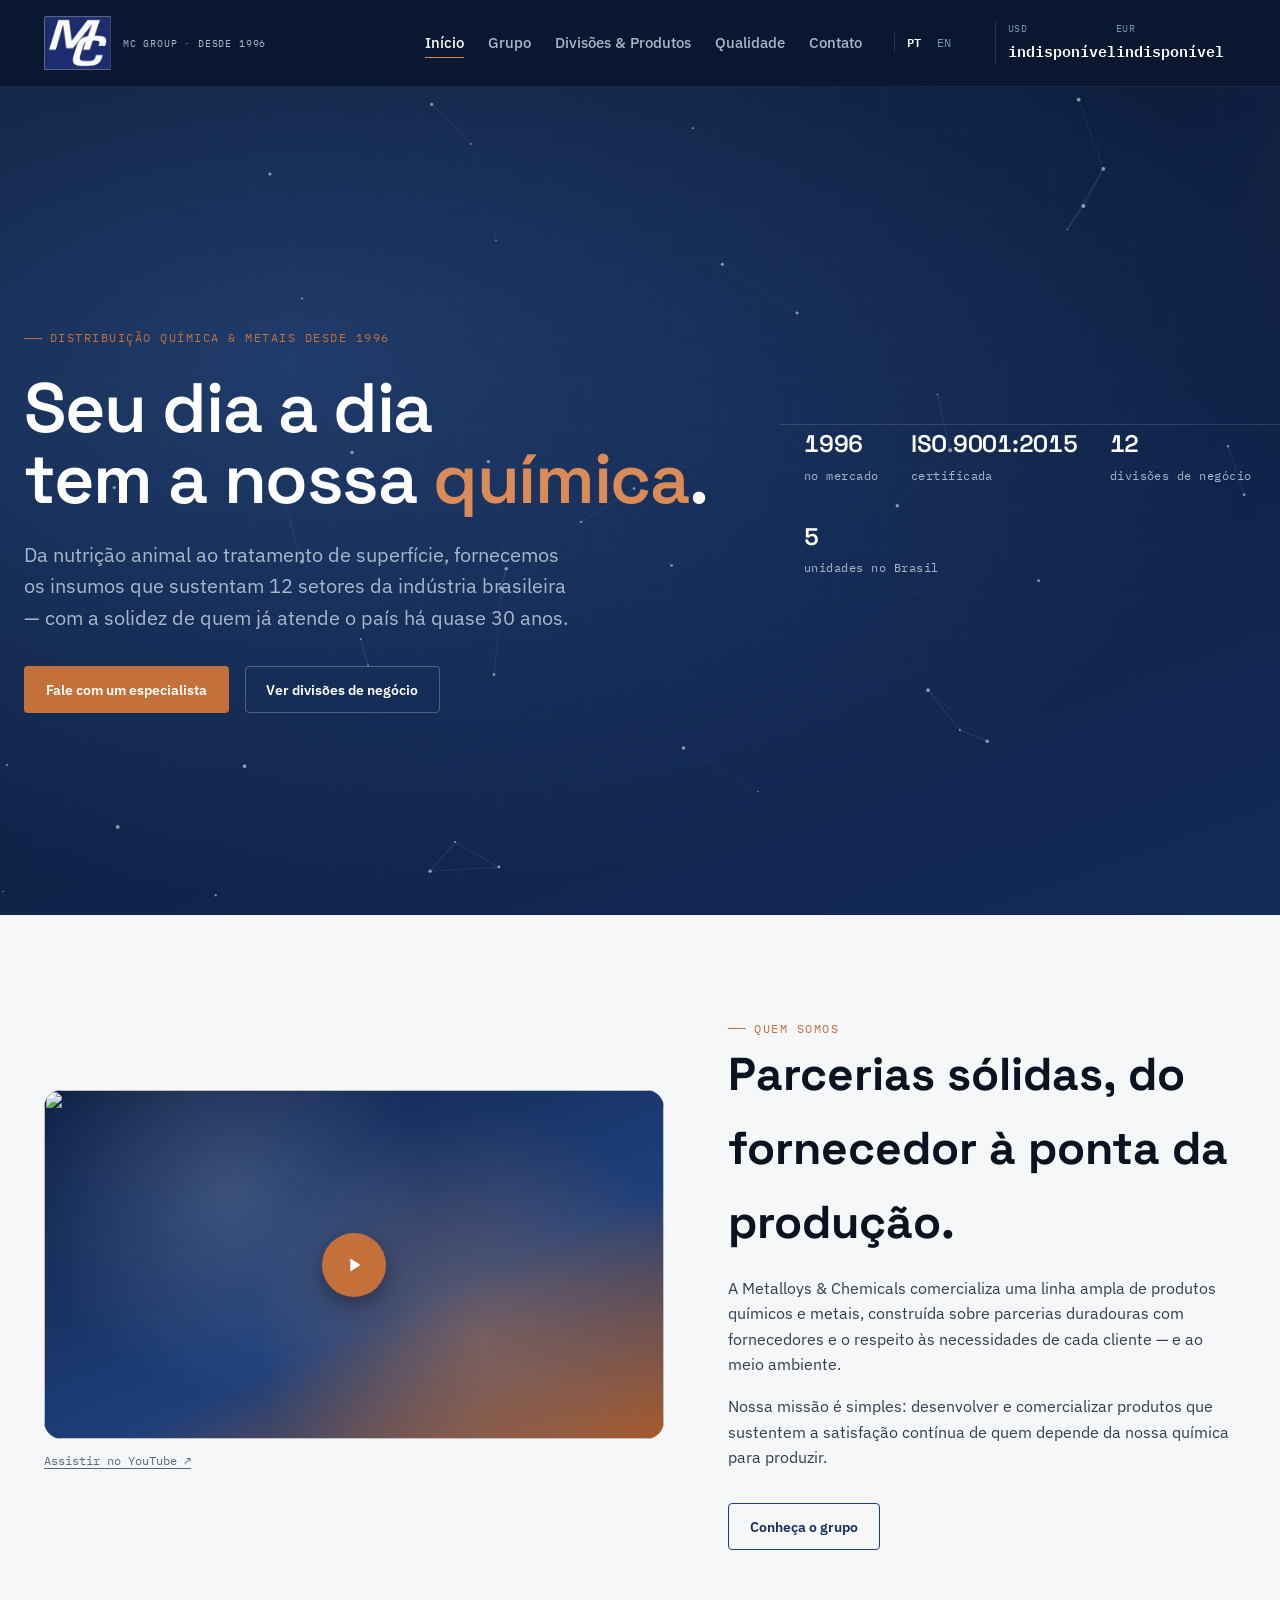
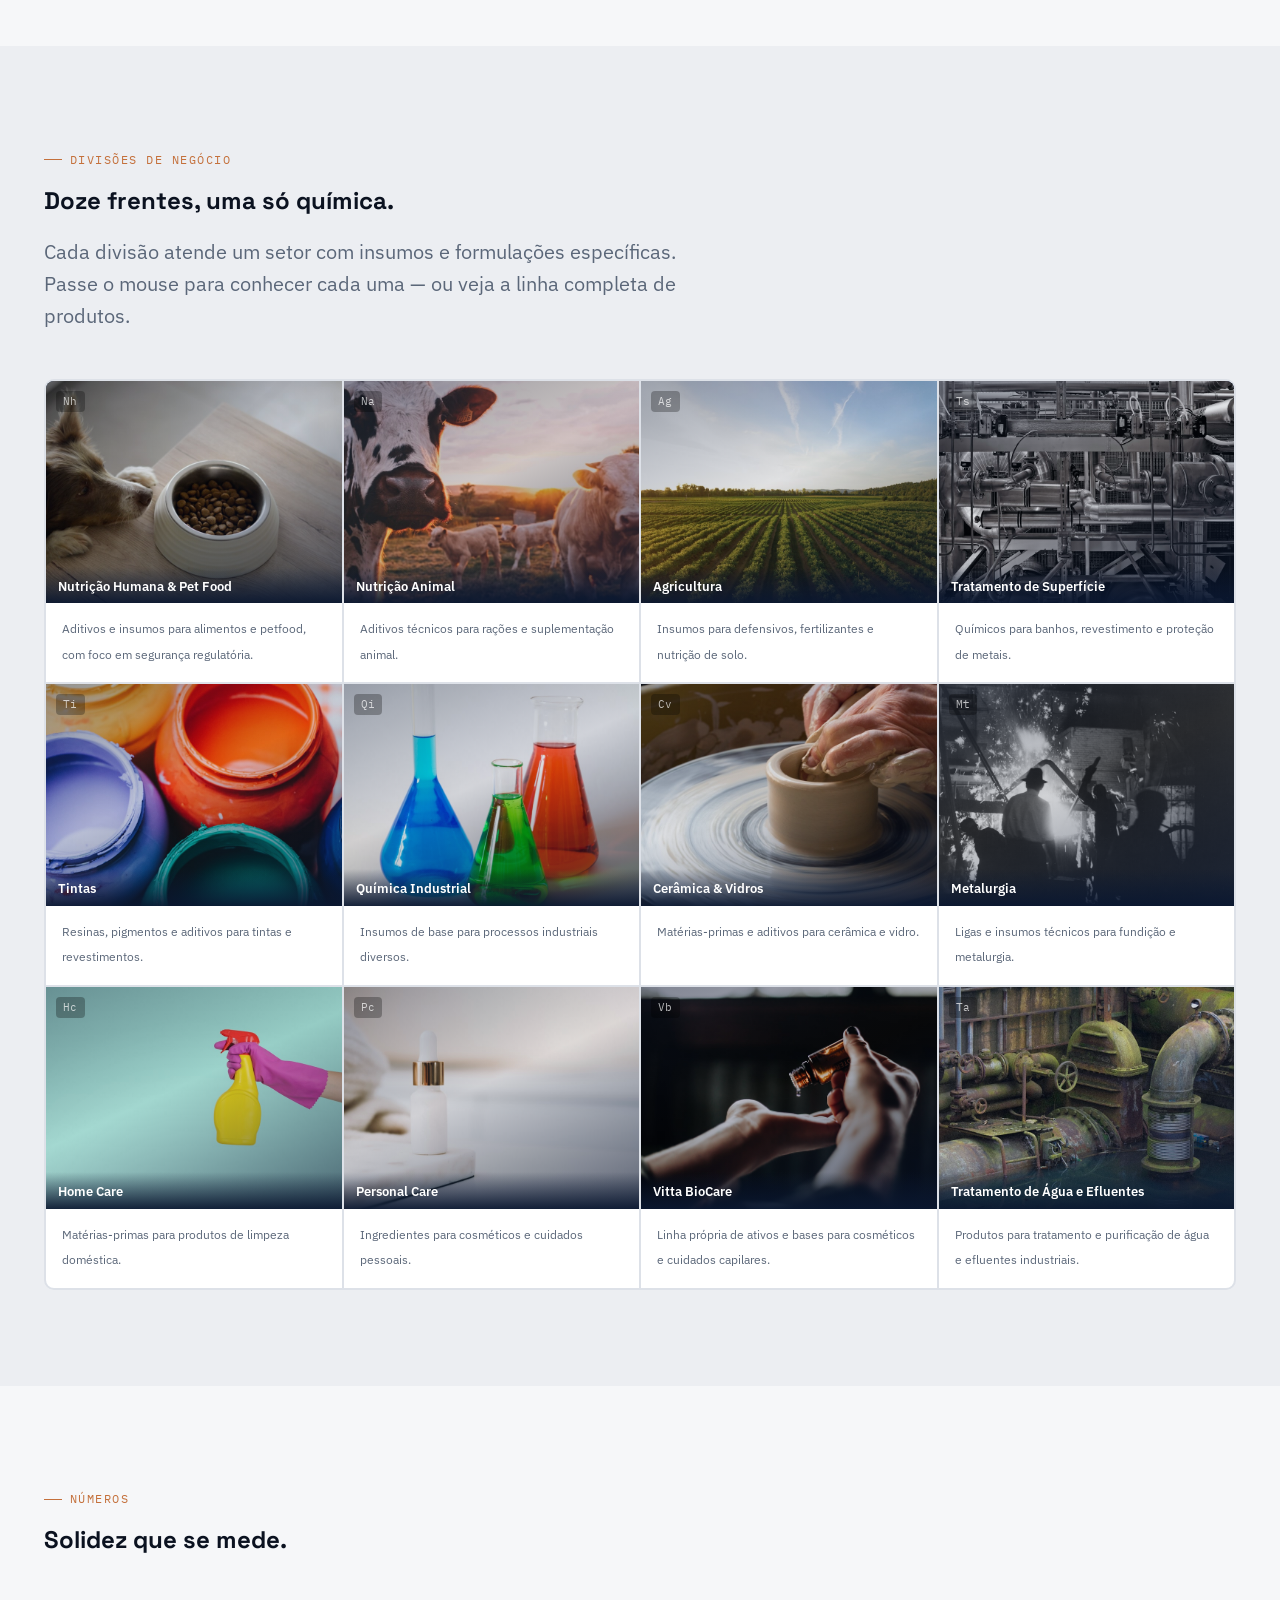
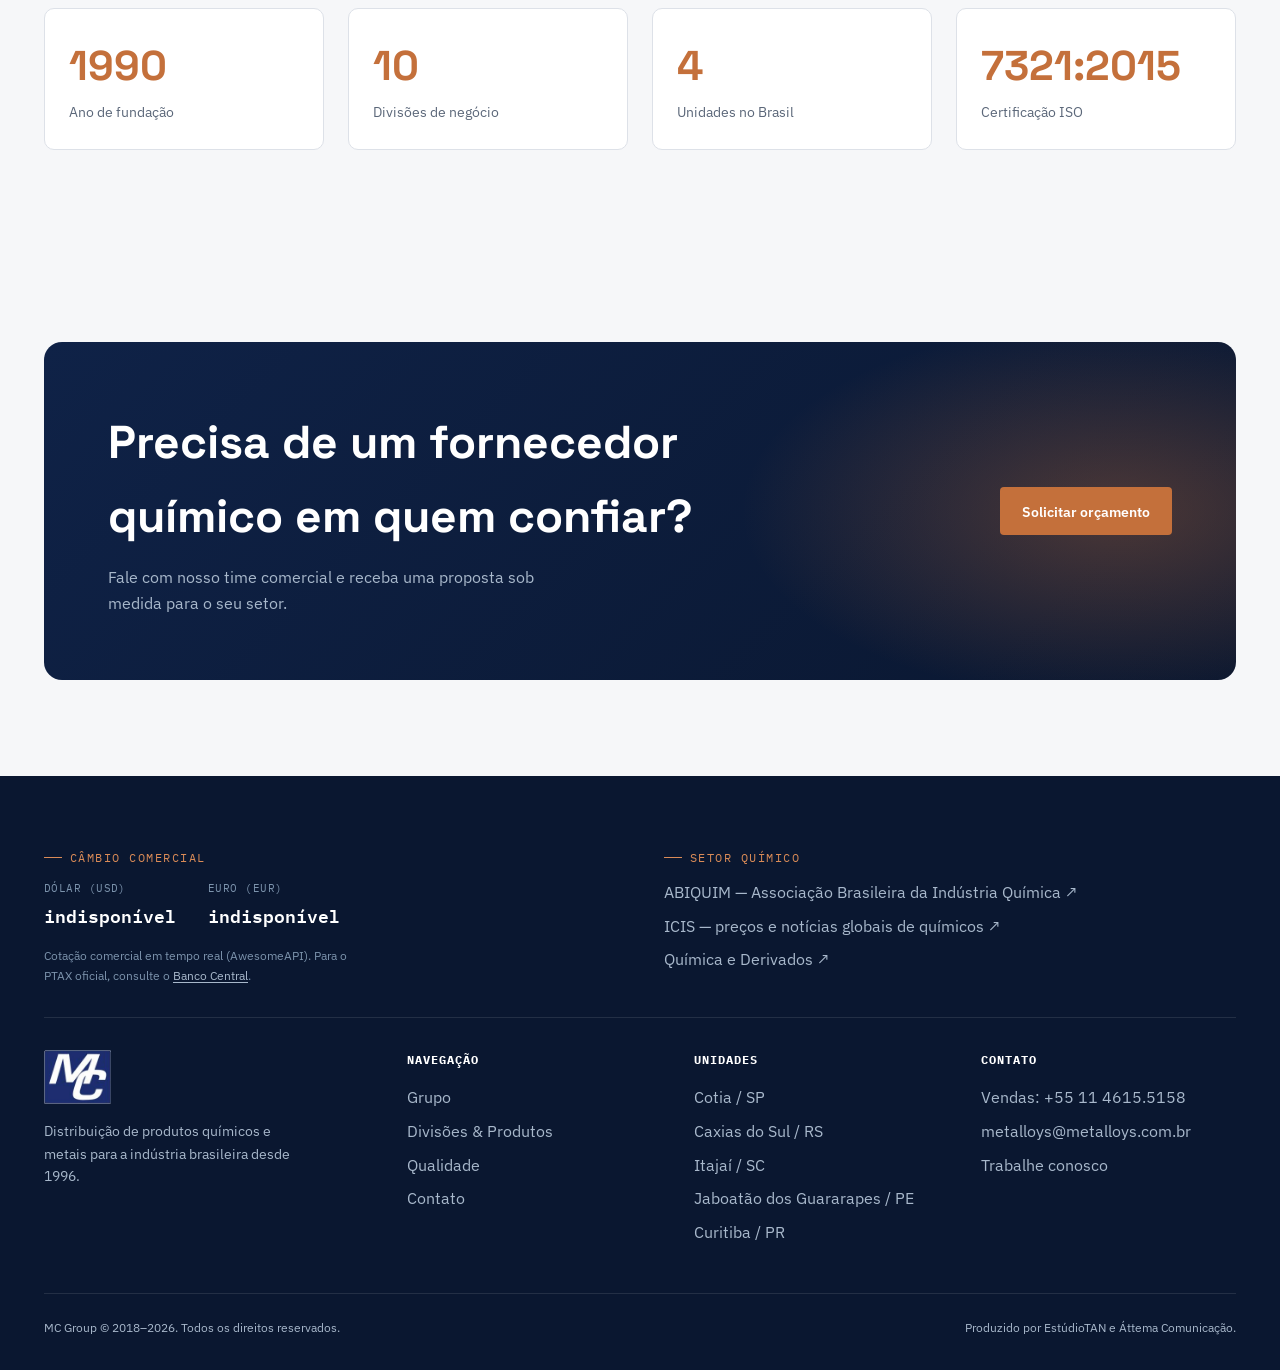
==== commit dc37a291: "Refina os fatos do hero: hierarquia número/rótulo, contagem e entrada em cascata Volta ao layout hor" ====
--- a/index.html
+++ b/index.html
@@ -53,10 +53,22 @@
     </div>
     <div class="hero__facts">
       <div class="container">
-        <span><strong>Desde 1996</strong> no mercado</span>
-        <span><strong>ISO 9001:2015</strong> certificada</span>
-        <span><strong>12</strong> divisões de negócio</span>
-        <span><strong>5</strong> unidades no Brasil</span>
+        <div class="hero__fact">
+          <strong class="hero__fact-num" data-count="1996" data-format="year">1996</strong>
+          <span class="hero__fact-label">no mercado</span>
+        </div>
+        <div class="hero__fact">
+          <strong class="hero__fact-num">ISO 9001:2015</strong>
+          <span class="hero__fact-label">certificada</span>
+        </div>
+        <div class="hero__fact">
+          <strong class="hero__fact-num" data-count="12">0</strong>
+          <span class="hero__fact-label">divisões de negócio</span>
+        </div>
+        <div class="hero__fact">
+          <strong class="hero__fact-num" data-count="5">0</strong>
+          <span class="hero__fact-label">unidades no Brasil</span>
+        </div>
       </div>
     </div>
   </section>
--- a/assets/css/style.css
+++ b/assets/css/style.css
@@ -394,18 +394,42 @@
 }
 .hero__facts .container {
   display: flex;
+  flex-wrap: wrap;
+  gap: var(--sp-8);
+  padding-block: var(--sp-5);
+}
+.hero__fact {
+  display: flex;
   flex-direction: column;
-  gap: var(--sp-2);
-  padding-block: var(--sp-5);
-  font-family: var(--font-mono);
-  font-size: 1.15rem;
+  gap: 0.2em;
+  opacity: 0;
+  animation: hero-fact-drop 0.7s var(--ease-out) forwards;
+}
+.hero__fact:nth-child(1) { animation-delay: 0.1s; }
+.hero__fact:nth-child(2) { animation-delay: 0.22s; }
+.hero__fact:nth-child(3) { animation-delay: 0.34s; }
+.hero__fact:nth-child(4) { animation-delay: 0.46s; }
+@keyframes hero-fact-drop {
+  from { opacity: 0; transform: translateY(-16px); }
+  to { opacity: 1; transform: translateY(0); }
+}
+.hero__fact-num {
+  font-family: var(--font-display);
+  font-size: 1.5rem;
+  font-weight: 600;
+  color: var(--paper-0);
+  letter-spacing: -0.01em;
+  font-variant-numeric: tabular-nums;
+}
+.hero__fact-label {
+  font-family: var(--font-mono);
+  font-size: 0.74rem;
+  letter-spacing: 0.04em;
   color: var(--steel-300);
-  letter-spacing: 0.01em;
-}
-.hero__facts strong { color: var(--paper-0); font-weight: 600; font-size: 1.3rem; }
+}
 @media (max-width: 640px) {
-  .hero__facts .container { font-size: 0.92rem; }
-  .hero__facts strong { font-size: 1.05rem; }
+  .hero__facts .container { gap: var(--sp-4); }
+  .hero__fact-num { font-size: 1.2rem; }
 }
 
 /* ==========================================================================
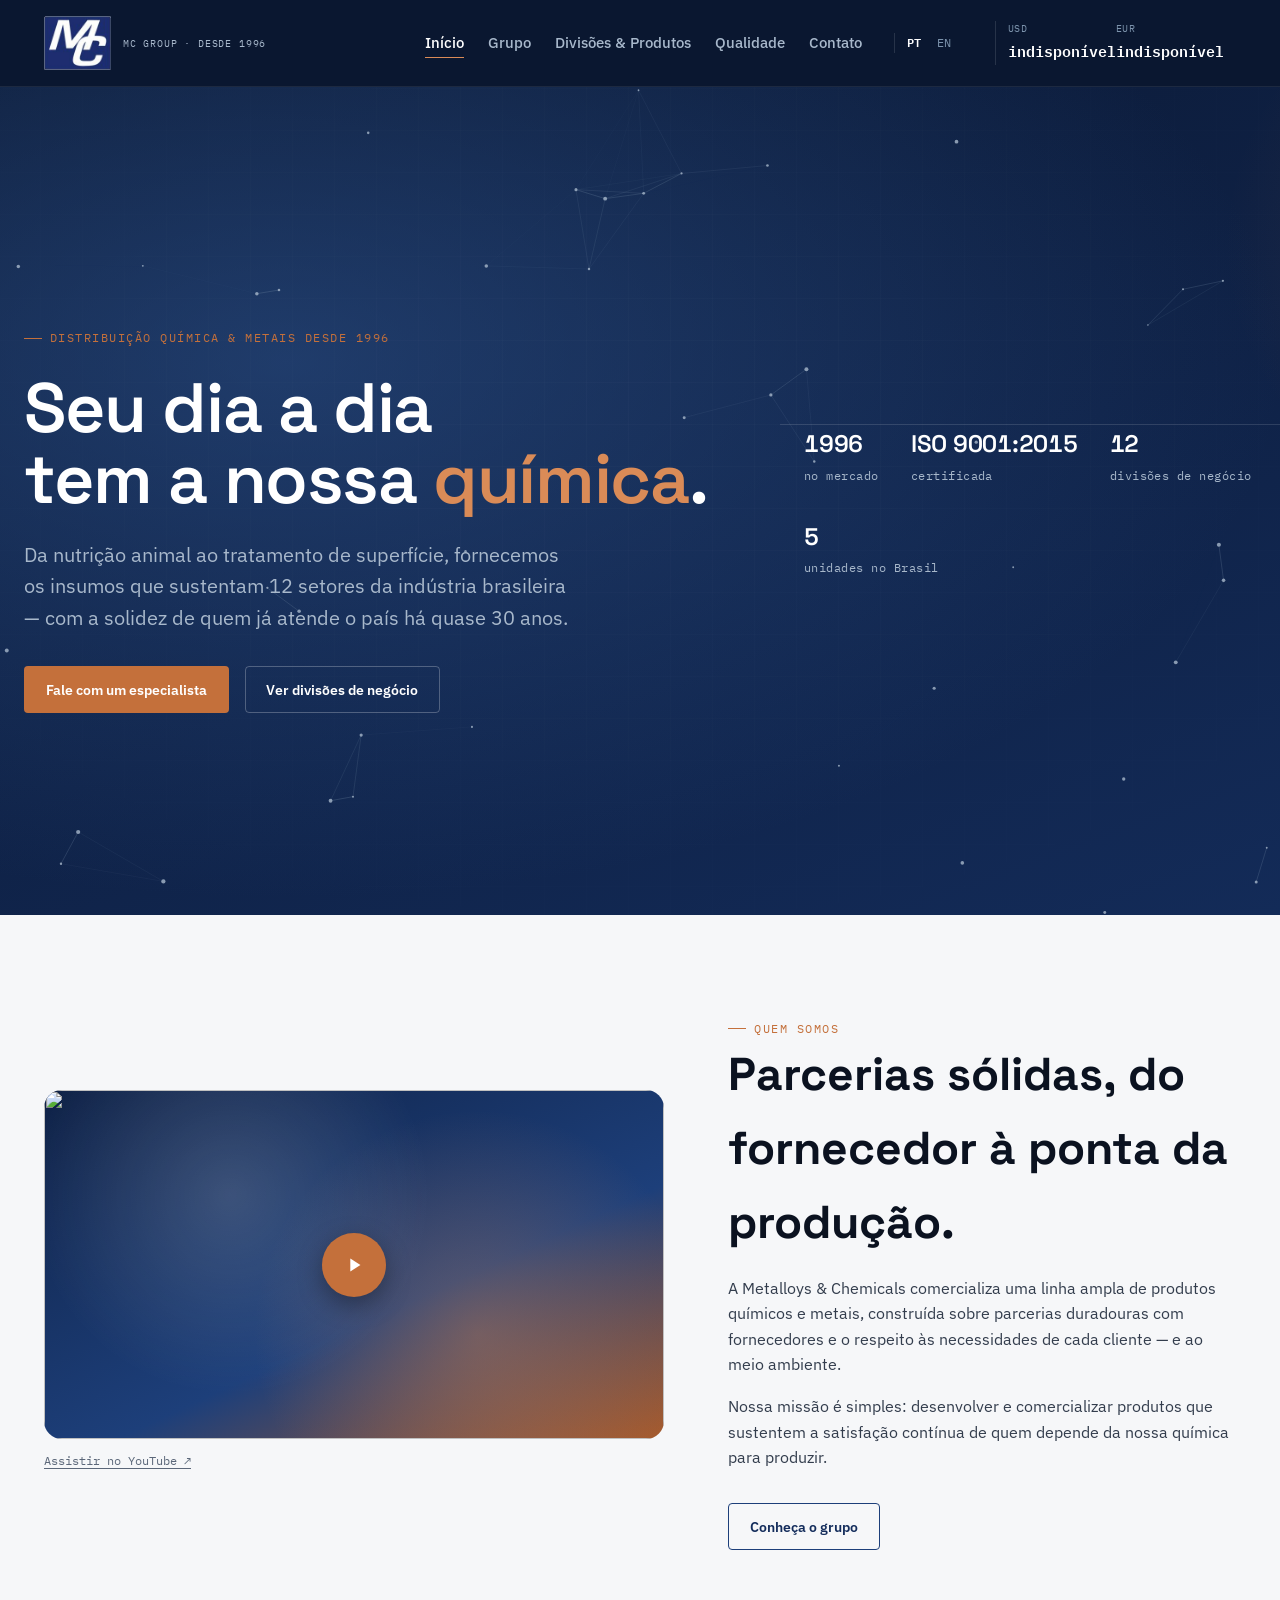
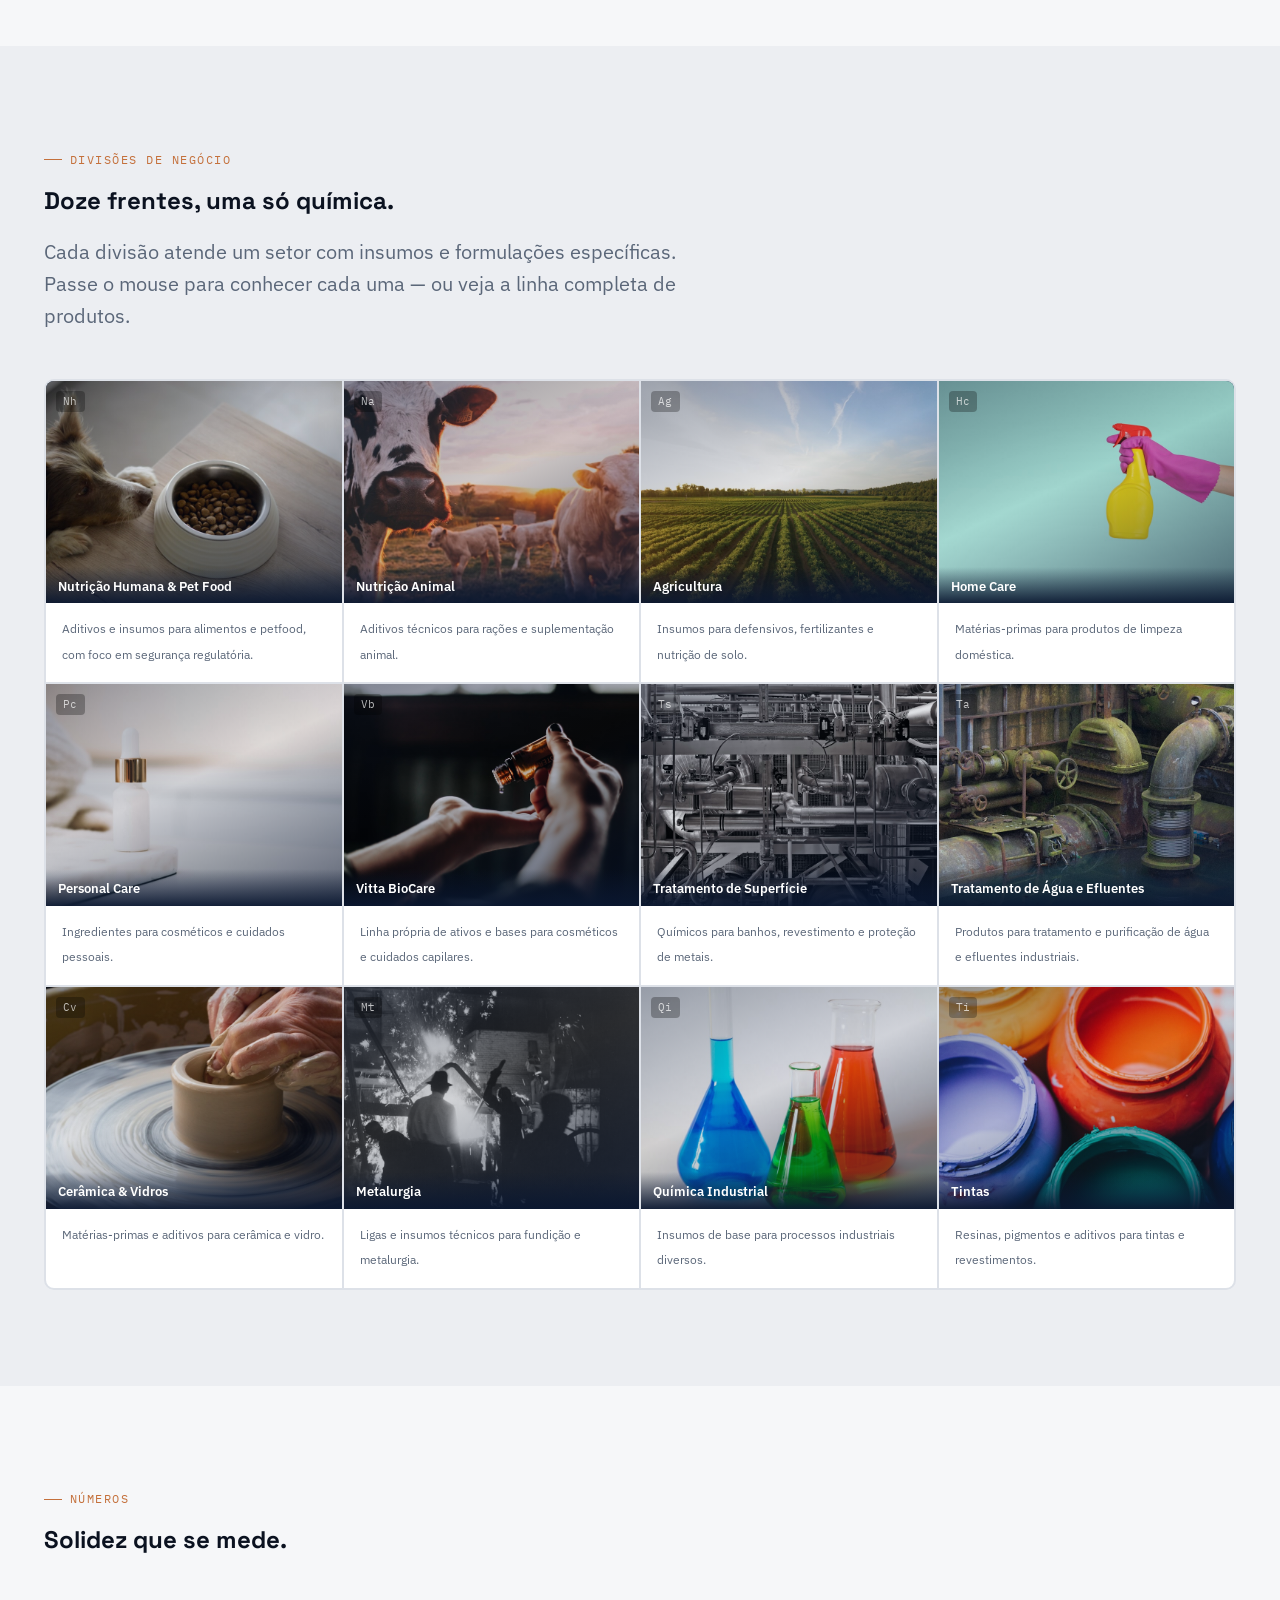
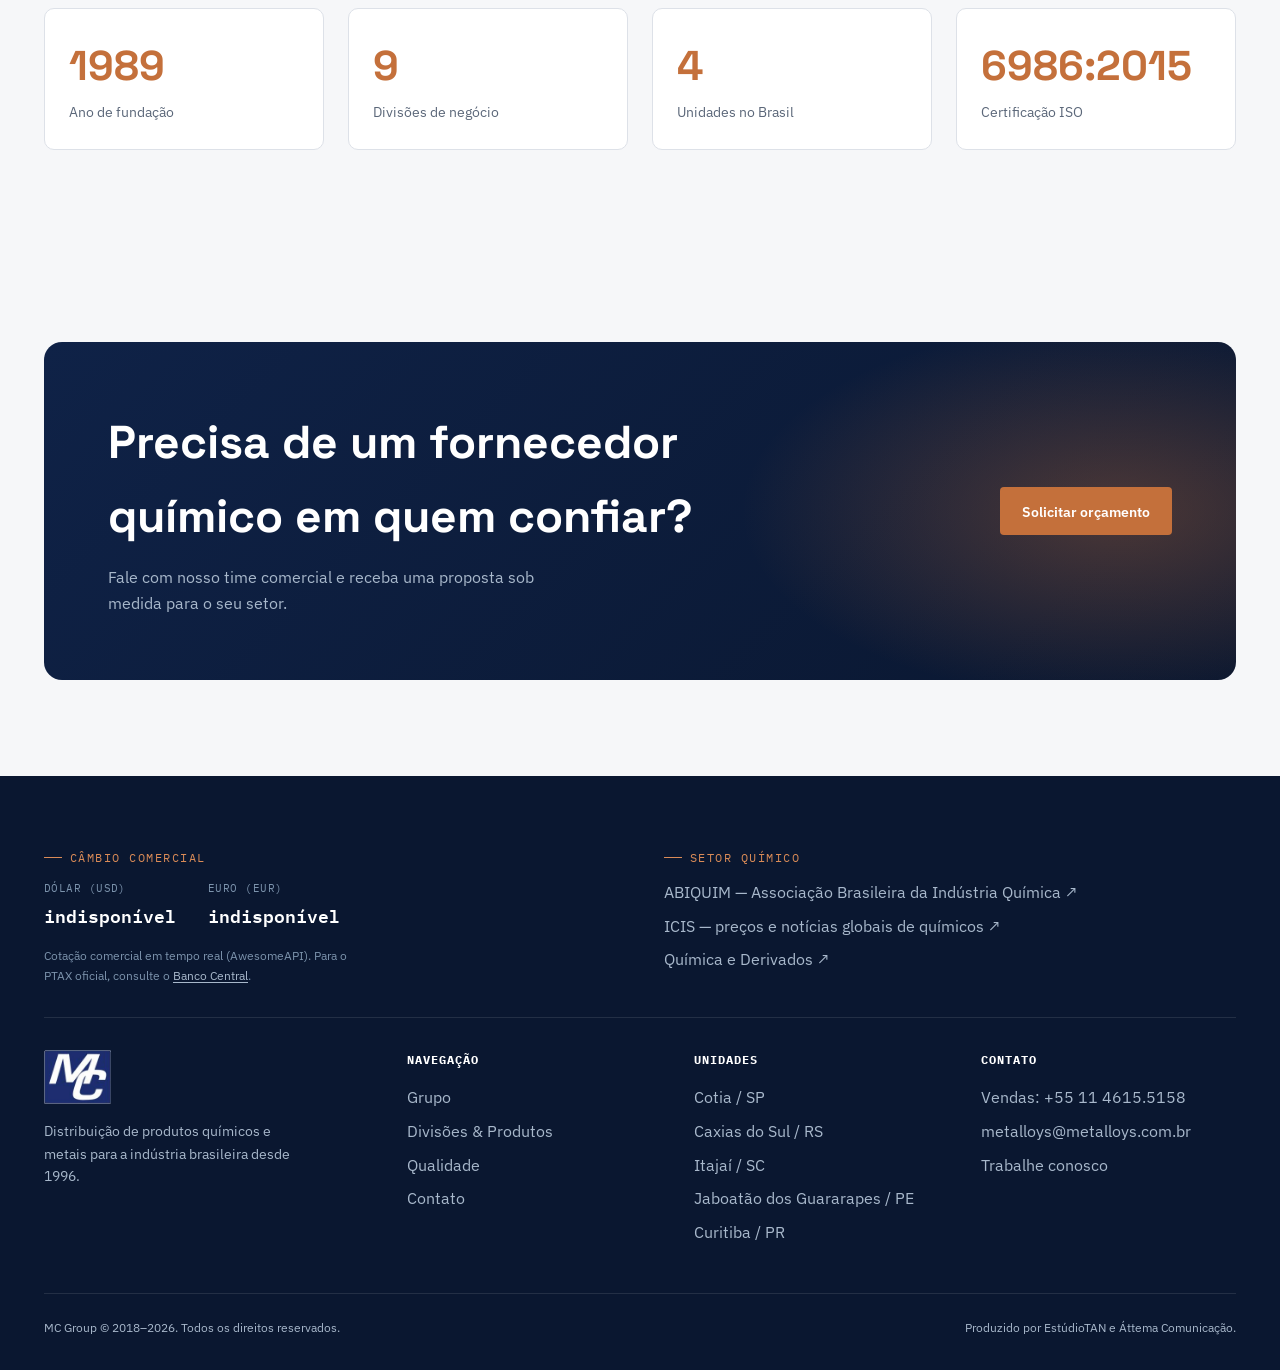
==== commit d3b5f574: "Reordena as divisões de negócio na sequência definida pelo cliente Nova ordem, aplicada tanto na hom" ====
--- a/index.html
+++ b/index.html
@@ -104,7 +104,7 @@
         <p>Cada divisão atende um setor com insumos e formulações específicas. Passe o mouse para conhecer cada uma — ou veja a linha completa de produtos.</p>
       </div>
       <div class="elements-grid reveal">
-        <div class="element">
+<div class="element">
           <div class="element__media">
             <img class="element__photo" src="assets/img/divisions/nh.jpg" alt="" loading="lazy">
             <span class="element__code-tag">Nh</span>
@@ -139,6 +139,39 @@
         </div>
         <div class="element">
           <div class="element__media">
+            <img class="element__photo" src="assets/img/divisions/hc.jpg" alt="" loading="lazy">
+            <span class="element__code-tag">Hc</span>
+            <span class="element__overlay-name">Home Care</span>
+          </div>
+          <div class="element__body">
+            <span class="element__desc">Matérias-primas para produtos de limpeza doméstica.</span>
+          </div>
+          <a class="element__link" href="divisoes-e-produtos.html#home-care" aria-label="Ver Home Care"></a>
+        </div>
+        <div class="element">
+          <div class="element__media">
+            <img class="element__photo" src="assets/img/divisions/pc.jpg" alt="" loading="lazy">
+            <span class="element__code-tag">Pc</span>
+            <span class="element__overlay-name">Personal Care</span>
+          </div>
+          <div class="element__body">
+            <span class="element__desc">Ingredientes para cosméticos e cuidados pessoais.</span>
+          </div>
+          <a class="element__link" href="divisoes-e-produtos.html#personal-care" aria-label="Ver Personal Care"></a>
+        </div>
+        <div class="element">
+          <div class="element__media">
+            <img class="element__photo" src="assets/img/divisions/vb.jpg" alt="" loading="lazy">
+            <span class="element__code-tag">Vb</span>
+            <span class="element__overlay-name">Vitta BioCare</span>
+          </div>
+          <div class="element__body">
+            <span class="element__desc">Linha própria de ativos e bases para cosméticos e cuidados capilares.</span>
+          </div>
+          <a class="element__link" href="divisoes-e-produtos.html#vitta-biocare" aria-label="Ver Vitta BioCare"></a>
+        </div>
+        <div class="element">
+          <div class="element__media">
             <img class="element__photo" src="assets/img/divisions/ts.jpg" alt="" loading="lazy">
             <span class="element__code-tag">Ts</span>
             <span class="element__overlay-name">Tratamento de Superfície</span>
@@ -150,6 +183,50 @@
         </div>
         <div class="element">
           <div class="element__media">
+            <img class="element__photo" src="assets/img/divisions/ta.jpg" alt="" loading="lazy">
+            <span class="element__code-tag">Ta</span>
+            <span class="element__overlay-name">Tratamento de Água e Efluentes</span>
+          </div>
+          <div class="element__body">
+            <span class="element__desc">Produtos para tratamento e purificação de água e efluentes industriais.</span>
+          </div>
+          <a class="element__link" href="divisoes-e-produtos.html#agua-efluentes" aria-label="Ver Tratamento de Água e Efluentes"></a>
+        </div>
+<div class="element">
+          <div class="element__media">
+            <img class="element__photo" src="assets/img/divisions/cv.jpg" alt="" loading="lazy">
+            <span class="element__code-tag">Cv</span>
+            <span class="element__overlay-name">Cerâmica &amp; Vidros</span>
+          </div>
+          <div class="element__body">
+            <span class="element__desc">Matérias-primas e aditivos para cerâmica e vidro.</span>
+          </div>
+          <a class="element__link" href="divisoes-e-produtos.html#ceramica-vidros" aria-label="Ver Cerâmica &amp; Vidros"></a>
+        </div>
+        <div class="element">
+          <div class="element__media">
+            <img class="element__photo" src="assets/img/divisions/mt.jpg" alt="" loading="lazy">
+            <span class="element__code-tag">Mt</span>
+            <span class="element__overlay-name">Metalurgia</span>
+          </div>
+          <div class="element__body">
+            <span class="element__desc">Ligas e insumos técnicos para fundição e metalurgia.</span>
+          </div>
+          <a class="element__link" href="divisoes-e-produtos.html#metalurgia" aria-label="Ver Metalurgia"></a>
+        </div>
+        <div class="element">
+          <div class="element__media">
+            <img class="element__photo" src="assets/img/divisions/qi.jpg" alt="" loading="lazy">
+            <span class="element__code-tag">Qi</span>
+            <span class="element__overlay-name">Química Industrial</span>
+          </div>
+          <div class="element__body">
+            <span class="element__desc">Insumos de base para processos industriais diversos.</span>
+          </div>
+          <a class="element__link" href="divisoes-e-produtos.html#quimica-industrial" aria-label="Ver Química Industrial"></a>
+        </div>
+        <div class="element">
+          <div class="element__media">
             <img class="element__photo" src="assets/img/divisions/ti.jpg" alt="" loading="lazy">
             <span class="element__code-tag">Ti</span>
             <span class="element__overlay-name">Tintas</span>
@@ -159,84 +236,7 @@
           </div>
           <a class="element__link" href="divisoes-e-produtos.html#tintas" aria-label="Ver Tintas"></a>
         </div>
-        <div class="element">
-          <div class="element__media">
-            <img class="element__photo" src="assets/img/divisions/qi.jpg" alt="" loading="lazy">
-            <span class="element__code-tag">Qi</span>
-            <span class="element__overlay-name">Química Industrial</span>
-          </div>
-          <div class="element__body">
-            <span class="element__desc">Insumos de base para processos industriais diversos.</span>
-          </div>
-          <a class="element__link" href="divisoes-e-produtos.html#quimica-industrial" aria-label="Ver Química Industrial"></a>
-        </div>
-        <div class="element">
-          <div class="element__media">
-            <img class="element__photo" src="assets/img/divisions/cv.jpg" alt="" loading="lazy">
-            <span class="element__code-tag">Cv</span>
-            <span class="element__overlay-name">Cerâmica &amp; Vidros</span>
-          </div>
-          <div class="element__body">
-            <span class="element__desc">Matérias-primas e aditivos para cerâmica e vidro.</span>
-          </div>
-          <a class="element__link" href="divisoes-e-produtos.html#ceramica-vidros" aria-label="Ver Cerâmica &amp; Vidros"></a>
-        </div>
-        <div class="element">
-          <div class="element__media">
-            <img class="element__photo" src="assets/img/divisions/mt.jpg" alt="" loading="lazy">
-            <span class="element__code-tag">Mt</span>
-            <span class="element__overlay-name">Metalurgia</span>
-          </div>
-          <div class="element__body">
-            <span class="element__desc">Ligas e insumos técnicos para fundição e metalurgia.</span>
-          </div>
-          <a class="element__link" href="divisoes-e-produtos.html#metalurgia" aria-label="Ver Metalurgia"></a>
-        </div>
-        <div class="element">
-          <div class="element__media">
-            <img class="element__photo" src="assets/img/divisions/hc.jpg" alt="" loading="lazy">
-            <span class="element__code-tag">Hc</span>
-            <span class="element__overlay-name">Home Care</span>
-          </div>
-          <div class="element__body">
-            <span class="element__desc">Matérias-primas para produtos de limpeza doméstica.</span>
-          </div>
-          <a class="element__link" href="divisoes-e-produtos.html#home-care" aria-label="Ver Home Care"></a>
-        </div>
-        <div class="element">
-          <div class="element__media">
-            <img class="element__photo" src="assets/img/divisions/pc.jpg" alt="" loading="lazy">
-            <span class="element__code-tag">Pc</span>
-            <span class="element__overlay-name">Personal Care</span>
-          </div>
-          <div class="element__body">
-            <span class="element__desc">Ingredientes para cosméticos e cuidados pessoais.</span>
-          </div>
-          <a class="element__link" href="divisoes-e-produtos.html#personal-care" aria-label="Ver Personal Care"></a>
-        </div>
-        <div class="element">
-          <div class="element__media">
-            <img class="element__photo" src="assets/img/divisions/vb.jpg" alt="" loading="lazy">
-            <span class="element__code-tag">Vb</span>
-            <span class="element__overlay-name">Vitta BioCare</span>
-          </div>
-          <div class="element__body">
-            <span class="element__desc">Linha própria de ativos e bases para cosméticos e cuidados capilares.</span>
-          </div>
-          <a class="element__link" href="divisoes-e-produtos.html#vitta-biocare" aria-label="Ver Vitta BioCare"></a>
-        </div>
-        <div class="element">
-          <div class="element__media">
-            <img class="element__photo" src="assets/img/divisions/ta.jpg" alt="" loading="lazy">
-            <span class="element__code-tag">Ta</span>
-            <span class="element__overlay-name">Tratamento de Água e Efluentes</span>
-          </div>
-          <div class="element__body">
-            <span class="element__desc">Produtos para tratamento e purificação de água e efluentes industriais.</span>
-          </div>
-          <a class="element__link" href="divisoes-e-produtos.html#agua-efluentes" aria-label="Ver Tratamento de Água e Efluentes"></a>
-        </div>
-      </div>
+              </div>
     </div>
   </section>
 
